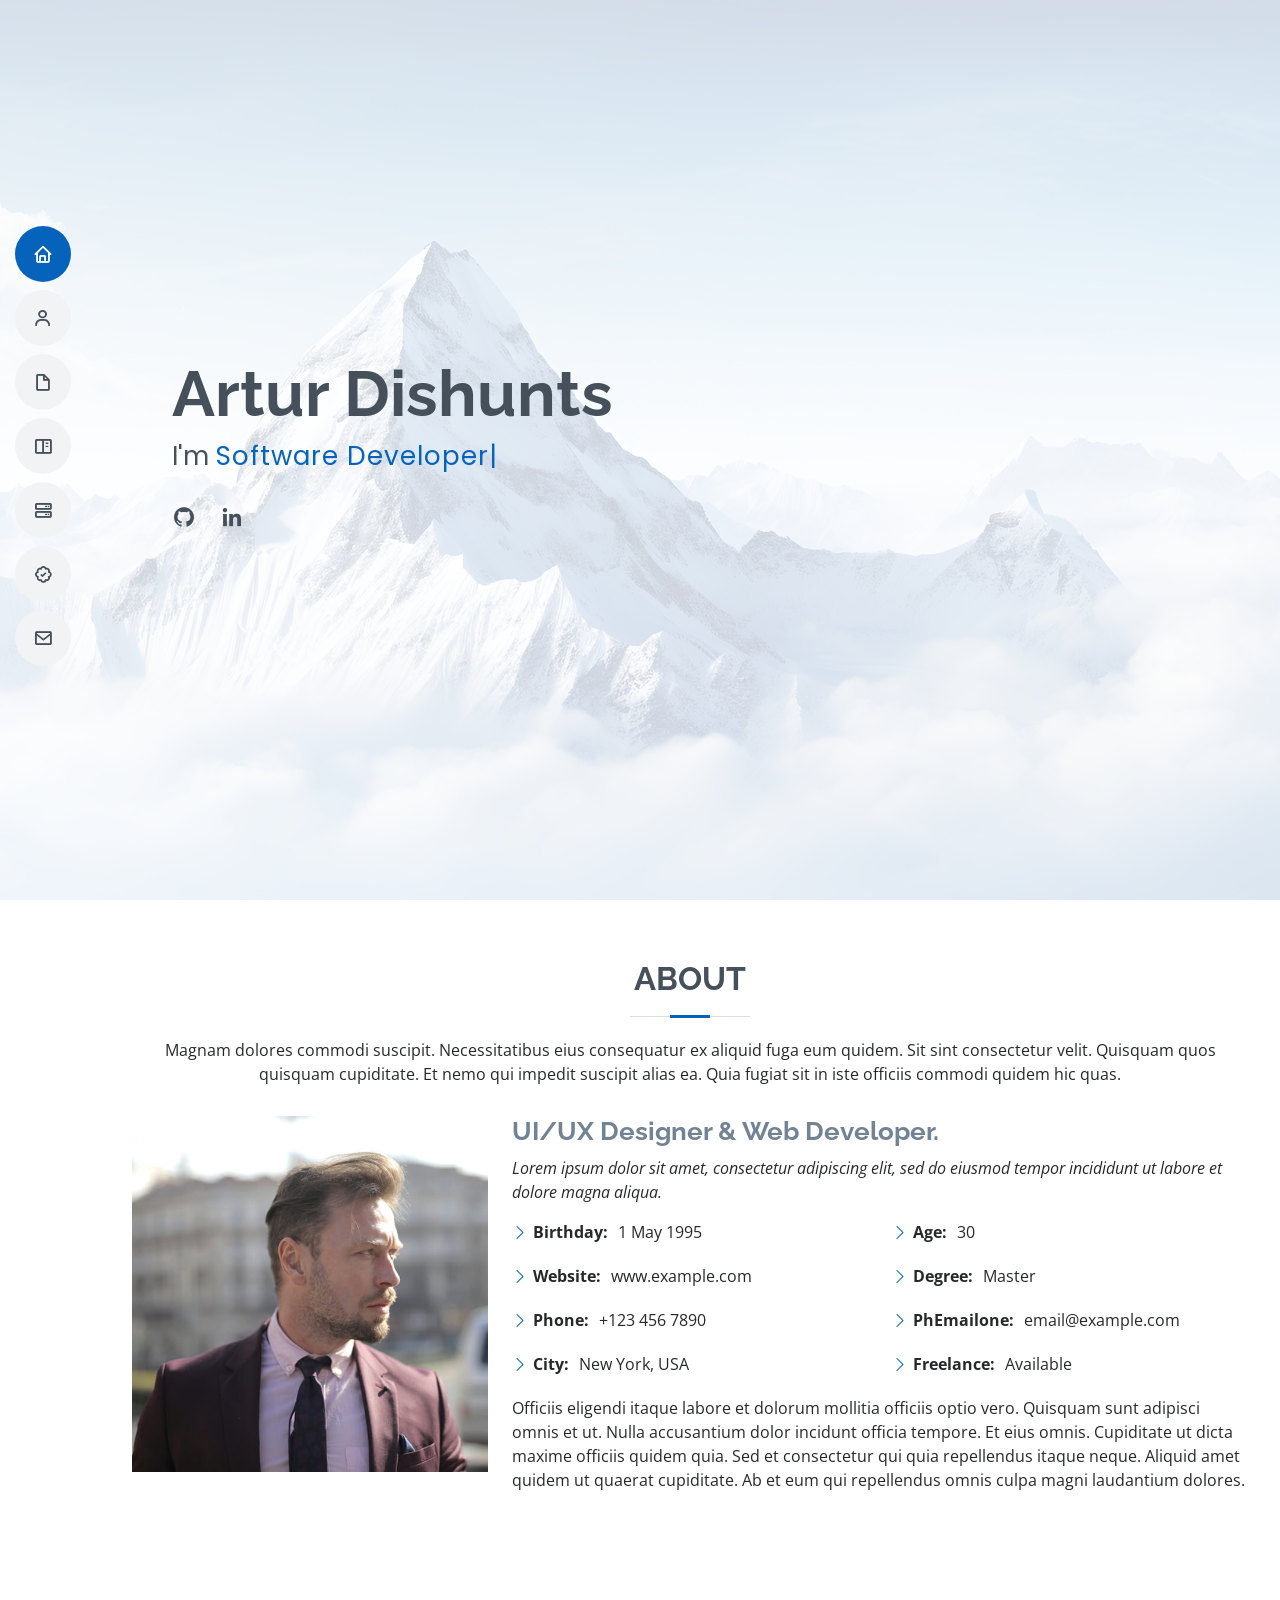
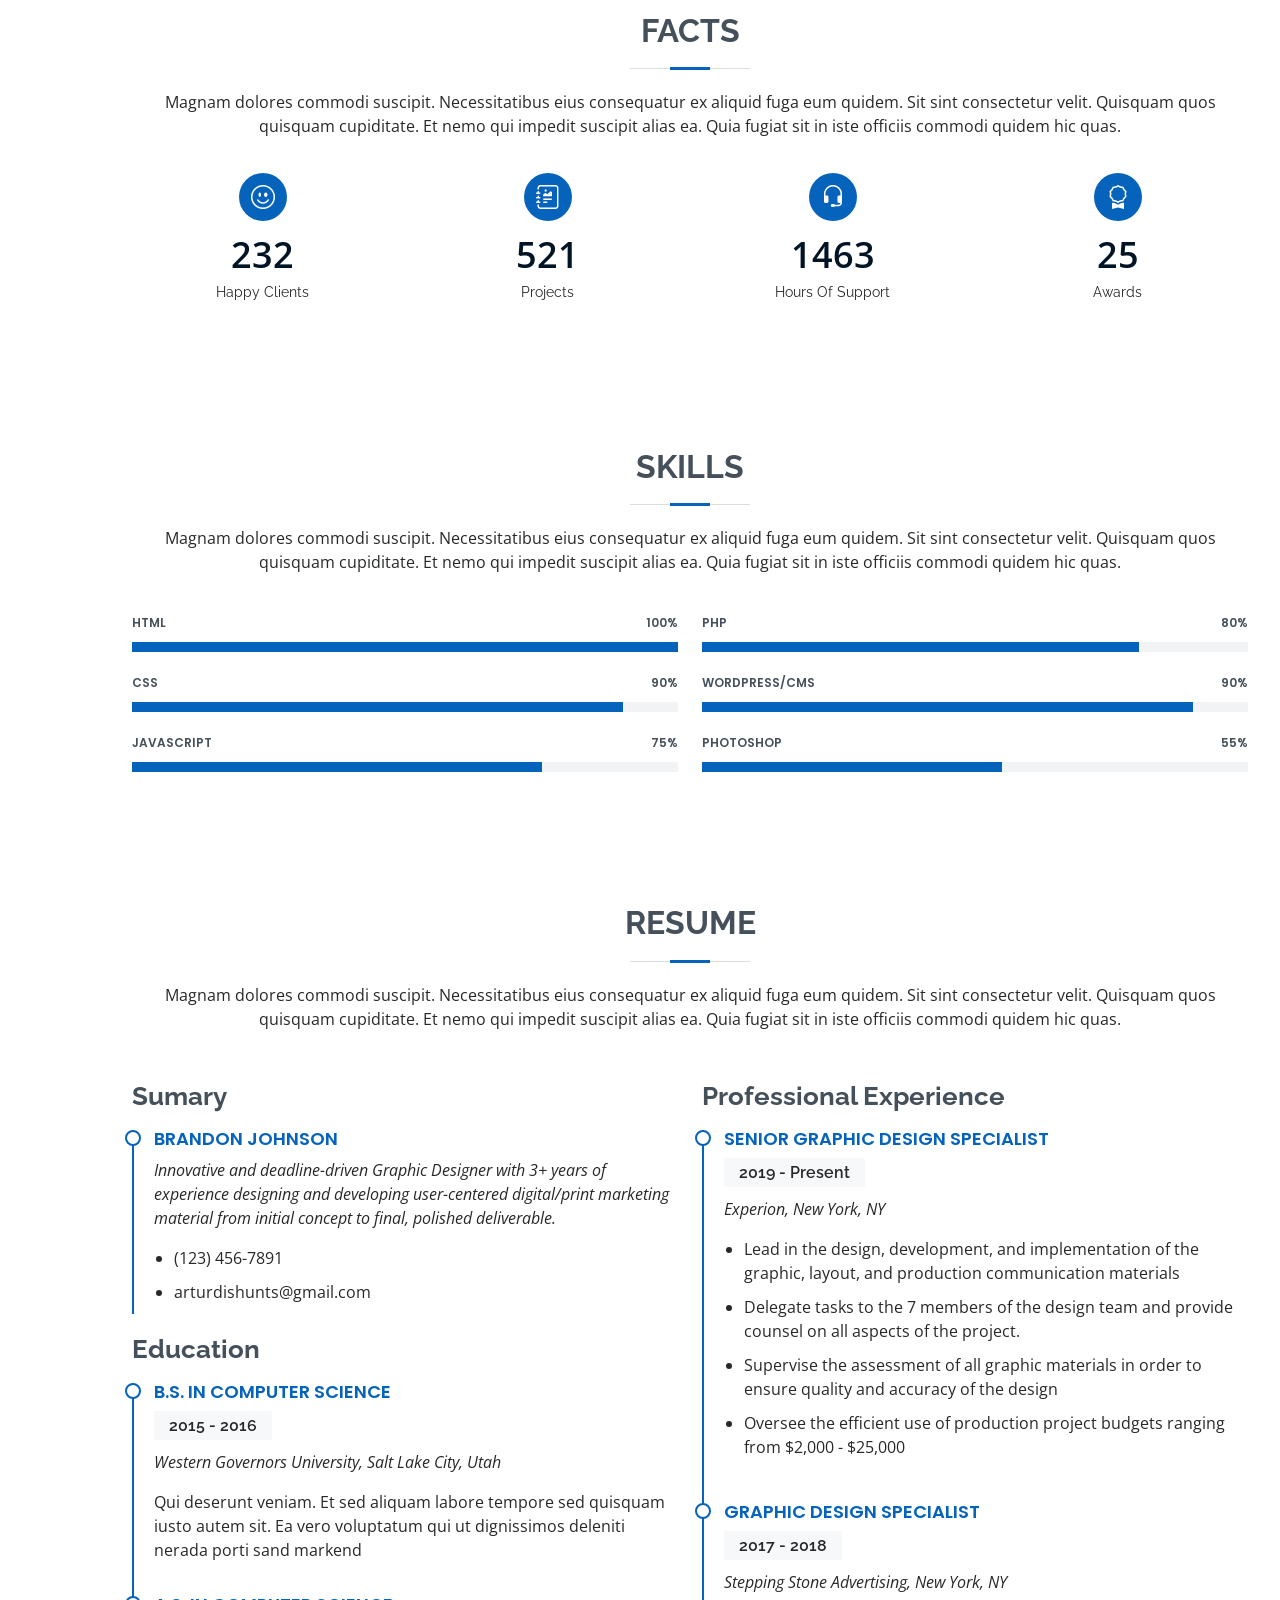
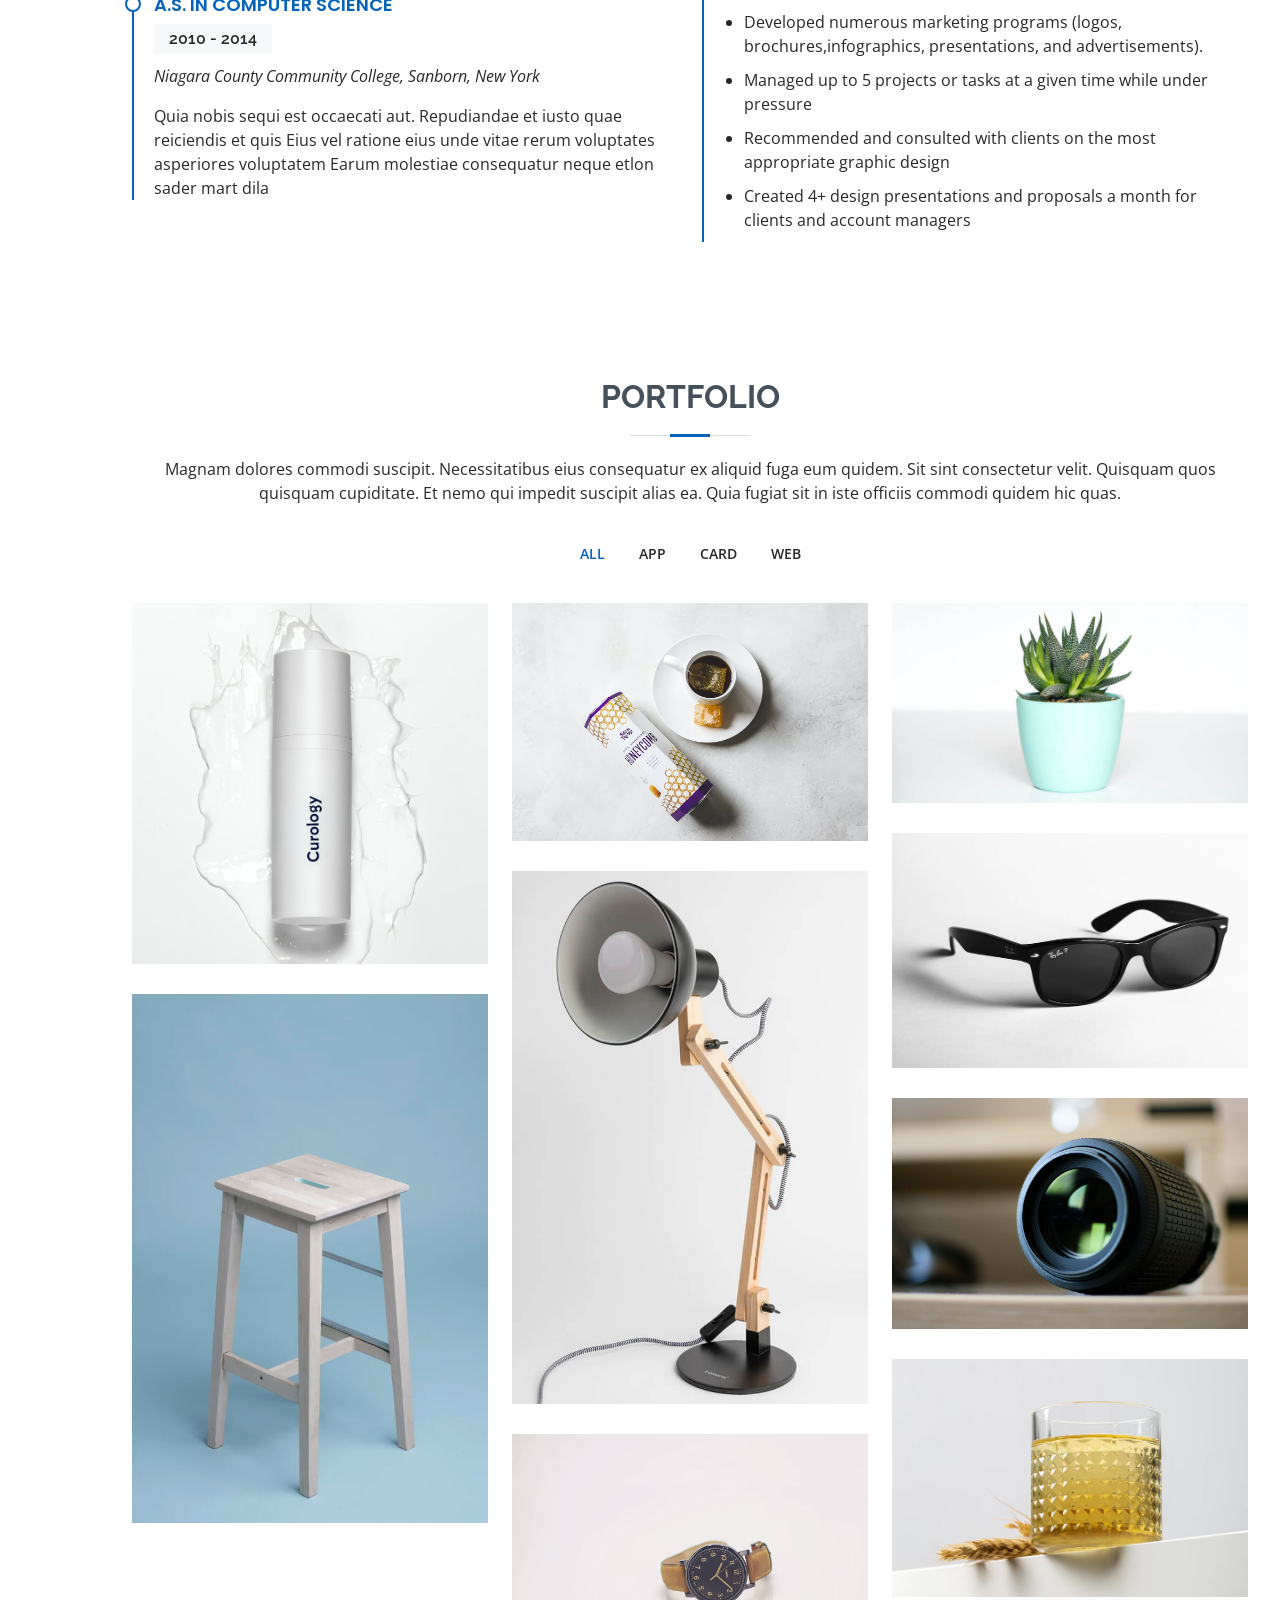
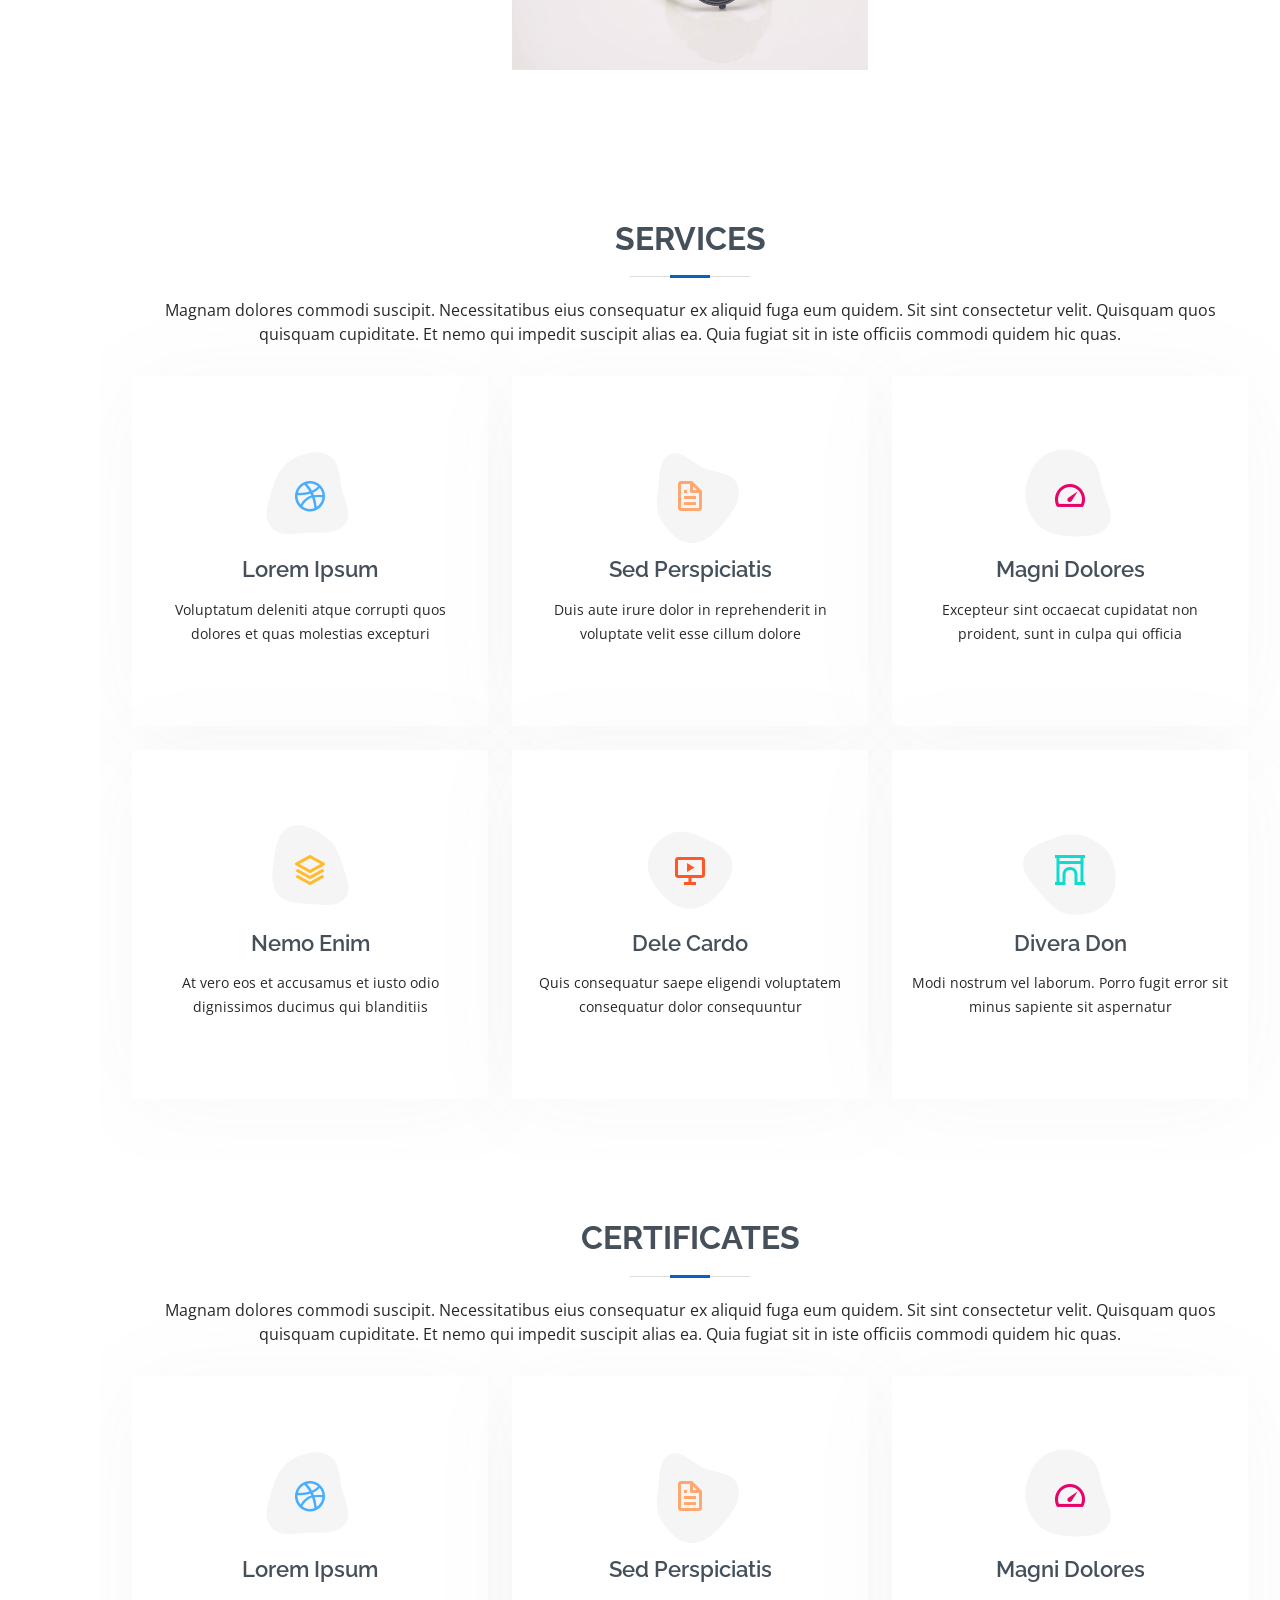
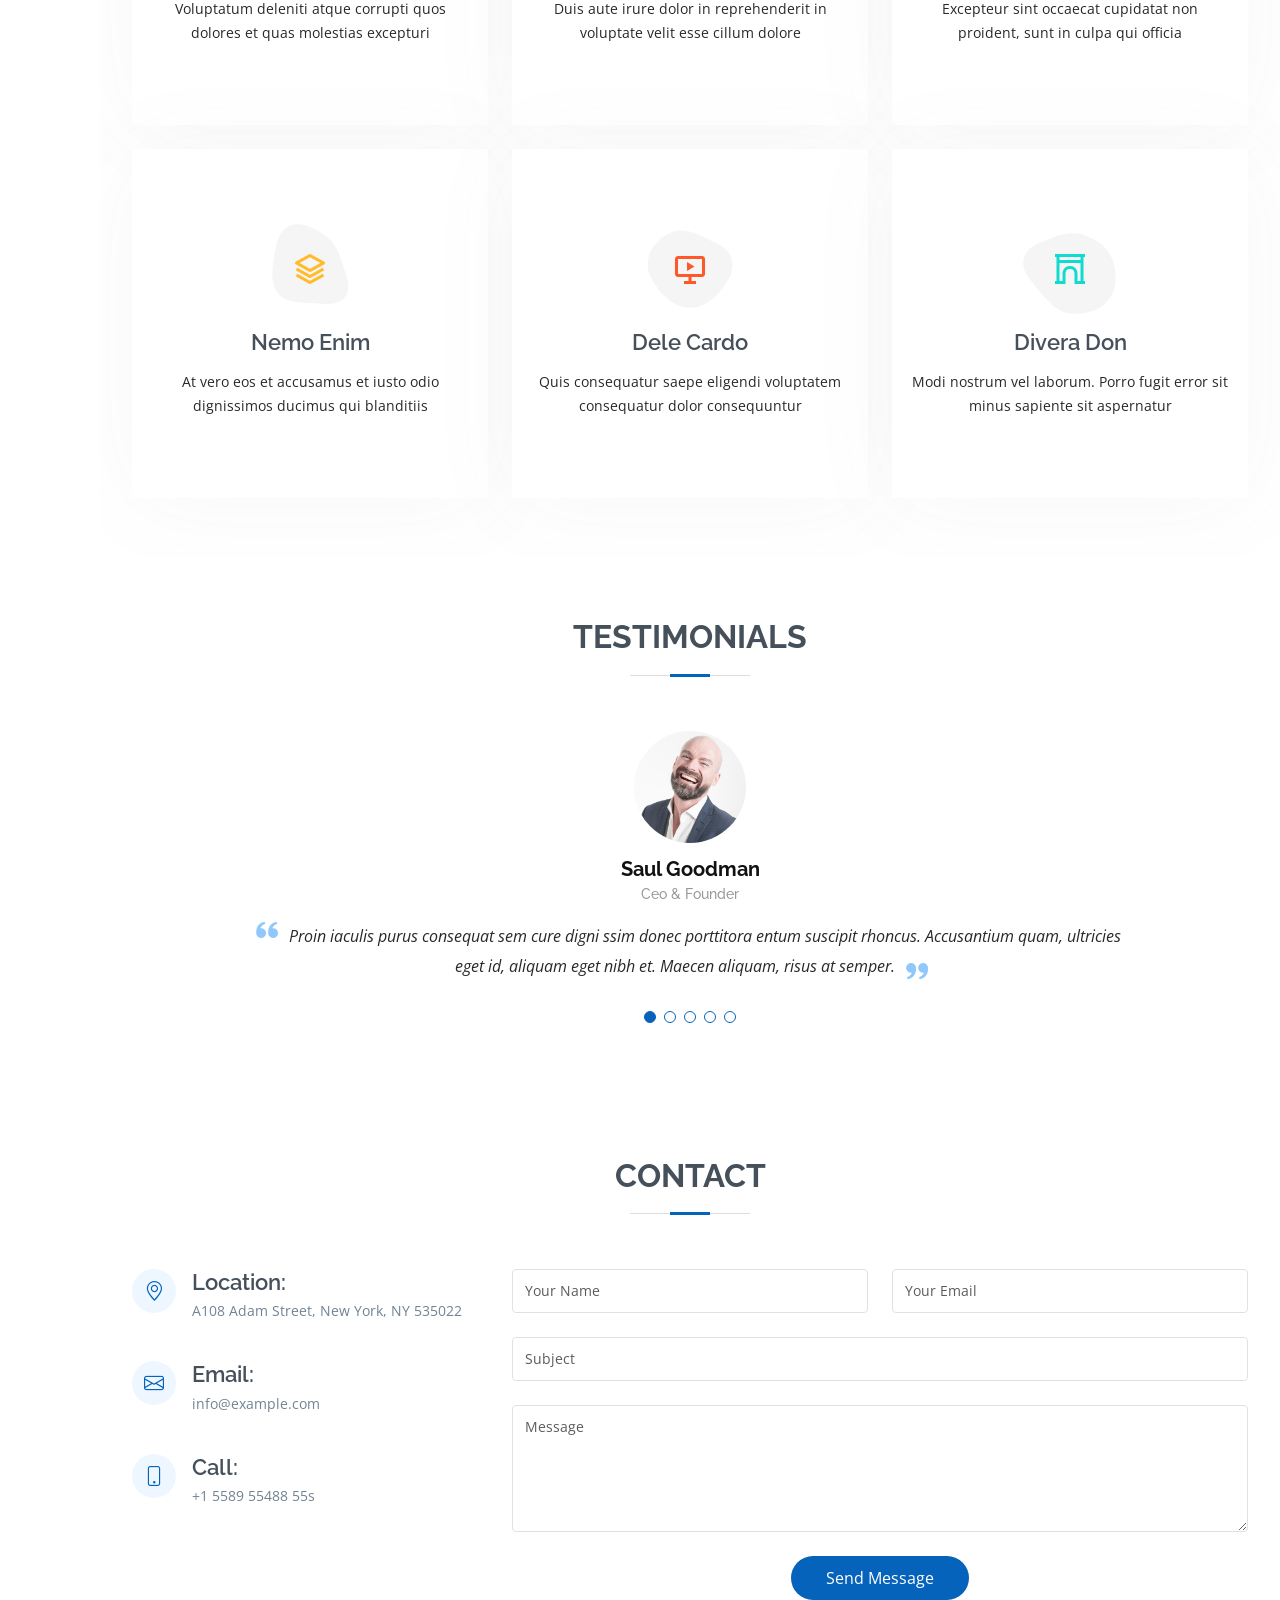
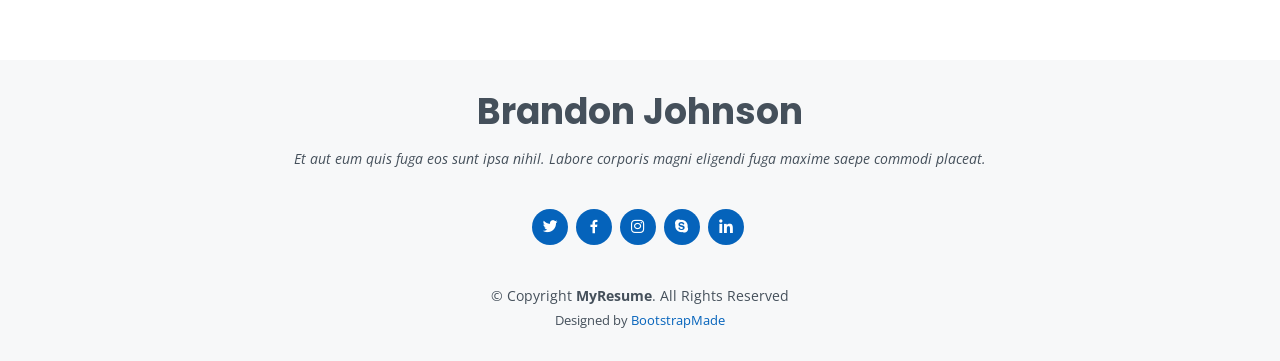
==== index.html @ 03eabfe5 "changed title" ====
<!DOCTYPE html>
<html lang="en">

<head>
  <meta charset="utf-8">
  <meta content="width=device-width, initial-scale=1.0" name="viewport">

  <title>MyResume Bootstrap Template - Index</title>
  <meta content="" name="description">
  <meta content="" name="keywords">

  <!-- Favicons -->
  <link href="assets/img/favicon.png" rel="icon">
  <link href="assets/img/apple-touch-icon.png" rel="apple-touch-icon">

  <!-- Google Fonts -->
  <link href="https://fonts.googleapis.com/css?family=Open+Sans:300,300i,400,400i,600,600i,700,700i|Raleway:300,300i,400,400i,500,500i,600,600i,700,700i|Poppins:300,300i,400,400i,500,500i,600,600i,700,700i" rel="stylesheet">

  <!-- Vendor CSS Files -->
  <link href="assets/vendor/aos/aos.css" rel="stylesheet">
  <link href="assets/vendor/bootstrap/css/bootstrap.min.css" rel="stylesheet">
  <link href="assets/vendor/bootstrap-icons/bootstrap-icons.css" rel="stylesheet">
  <link href="assets/vendor/boxicons/css/boxicons.min.css" rel="stylesheet">
  <link href="assets/vendor/glightbox/css/glightbox.min.css" rel="stylesheet">
  <link href="assets/vendor/swiper/swiper-bundle.min.css" rel="stylesheet">

  <!-- Template Main CSS File -->
  <link href="assets/css/style.css" rel="stylesheet">

  <!-- =======================================================
  * Template Name: MyResume
  * Template URL: https://bootstrapmade.com/free-html-bootstrap-template-my-resume/
  * Updated: Mar 17 2024 with Bootstrap v5.3.3
  * Author: BootstrapMade.com
  * License: https://bootstrapmade.com/license/
  ======================================================== -->
</head>

<body>

  <!-- ======= Mobile nav toggle button ======= -->
  <!-- <button type="button" class="mobile-nav-toggle d-xl-none"><i class="bi bi-list mobile-nav-toggle"></i></button> -->
  <i class="bi bi-list mobile-nav-toggle d-lg-none"></i>
  <!-- ======= Header ======= -->
  <header id="header" class="d-flex flex-column justify-content-center">

    <nav id="navbar" class="navbar nav-menu">
      <ul>
        <li><a href="#hero" class="nav-link scrollto active"><i class="bx bx-home"></i> <span>Home</span></a></li>
        <li><a href="#about" class="nav-link scrollto"><i class="bx bx-user"></i> <span>About</span></a></li>
        <li><a href="#resume" class="nav-link scrollto"><i class="bx bx-file-blank"></i> <span>Resume</span></a></li>
        <li><a href="#portfolio" class="nav-link scrollto"><i class="bx bx-book-content"></i> <span>Portfolio</span></a></li>
        <li><a href="#services" class="nav-link scrollto"><i class="bx bx-server"></i> <span>Services</span></a></li>
		<li><a href="#certificates" class="nav-link scrollto"><i class="bx bx-badge-check"></i> <span>Certificates</span></a></li>
        <li><a href="#contact" class="nav-link scrollto"><i class="bx bx-envelope"></i> <span>Contact</span></a></li>
      </ul>
    </nav><!-- .nav-menu -->

  </header><!-- End Header -->

  <!-- ======= Hero Section ======= -->
  <section id="hero" class="d-flex flex-column justify-content-center">
    <div class="container" data-aos="zoom-in" data-aos-delay="100">
      <h1>Artur Dishunts</h1>
      <p>I'm <span class="typed" data-typed-items="Software Developer, Consultant, Freelancer"></span></p>
      <div class="social-links">
        <a href="https://github.com/arturd03" class="github"><i class="bx bxl-github"></i></a>
        <a href="https://www.linkedin.com/in/artur-dishunts/" class="linkedin"><i class="bx bxl-linkedin"></i></a>
      </div>
    </div>
  </section><!-- End Hero -->

  <main id="main">

    <!-- ======= About Section ======= -->
    <section id="about" class="about">
      <div class="container" data-aos="fade-up">

        <div class="section-title">
          <h2>About</h2>
          <p>Magnam dolores commodi suscipit. Necessitatibus eius consequatur ex aliquid fuga eum quidem. Sit sint consectetur velit. Quisquam quos quisquam cupiditate. Et nemo qui impedit suscipit alias ea. Quia fugiat sit in iste officiis commodi quidem hic quas.</p>
        </div>

        <div class="row">
          <div class="col-lg-4">
            <img src="assets/img/profile-img.jpg" class="img-fluid" alt="">
          </div>
          <div class="col-lg-8 pt-4 pt-lg-0 content">
            <h3>UI/UX Designer &amp; Web Developer.</h3>
            <p class="fst-italic">
              Lorem ipsum dolor sit amet, consectetur adipiscing elit, sed do eiusmod tempor incididunt ut labore et dolore
              magna aliqua.
            </p>
            <div class="row">
              <div class="col-lg-6">
                <ul>
                  <li><i class="bi bi-chevron-right"></i> <strong>Birthday:</strong> <span>1 May 1995</span></li>
                  <li><i class="bi bi-chevron-right"></i> <strong>Website:</strong> <span>www.example.com</span></li>
                  <li><i class="bi bi-chevron-right"></i> <strong>Phone:</strong> <span>+123 456 7890</span></li>
                  <li><i class="bi bi-chevron-right"></i> <strong>City:</strong> <span>New York, USA</span></li>
                </ul>
              </div>
              <div class="col-lg-6">
                <ul>
                  <li><i class="bi bi-chevron-right"></i> <strong>Age:</strong> <span>30</span></li>
                  <li><i class="bi bi-chevron-right"></i> <strong>Degree:</strong> <span>Master</span></li>
                  <li><i class="bi bi-chevron-right"></i> <strong>PhEmailone:</strong> <span>email@example.com</span></li>
                  <li><i class="bi bi-chevron-right"></i> <strong>Freelance:</strong> <span>Available</span></li>
                </ul>
              </div>
            </div>
            <p>
              Officiis eligendi itaque labore et dolorum mollitia officiis optio vero. Quisquam sunt adipisci omnis et ut. Nulla accusantium dolor incidunt officia tempore. Et eius omnis.
              Cupiditate ut dicta maxime officiis quidem quia. Sed et consectetur qui quia repellendus itaque neque. Aliquid amet quidem ut quaerat cupiditate. Ab et eum qui repellendus omnis culpa magni laudantium dolores.
            </p>
          </div>
        </div>

      </div>
    </section><!-- End About Section -->

    <!-- ======= Facts Section ======= -->
    <section id="facts" class="facts">
      <div class="container" data-aos="fade-up">

        <div class="section-title">
          <h2>Facts</h2>
          <p>Magnam dolores commodi suscipit. Necessitatibus eius consequatur ex aliquid fuga eum quidem. Sit sint consectetur velit. Quisquam quos quisquam cupiditate. Et nemo qui impedit suscipit alias ea. Quia fugiat sit in iste officiis commodi quidem hic quas.</p>
        </div>

        <div class="row">

          <div class="col-lg-3 col-md-6">
            <div class="count-box">
              <i class="bi bi-emoji-smile"></i>
              <span data-purecounter-start="0" data-purecounter-end="232" data-purecounter-duration="1" class="purecounter"></span>
              <p>Happy Clients</p>
            </div>
          </div>

          <div class="col-lg-3 col-md-6 mt-5 mt-md-0">
            <div class="count-box">
              <i class="bi bi-journal-richtext"></i>
              <span data-purecounter-start="0" data-purecounter-end="521" data-purecounter-duration="1" class="purecounter"></span>
              <p>Projects</p>
            </div>
          </div>

          <div class="col-lg-3 col-md-6 mt-5 mt-lg-0">
            <div class="count-box">
              <i class="bi bi-headset"></i>
              <span data-purecounter-start="0" data-purecounter-end="1463" data-purecounter-duration="1" class="purecounter"></span>
              <p>Hours Of Support</p>
            </div>
          </div>

          <div class="col-lg-3 col-md-6 mt-5 mt-lg-0">
            <div class="count-box">
              <i class="bi bi-award"></i>
              <span data-purecounter-start="0" data-purecounter-end="25" data-purecounter-duration="1" class="purecounter"></span>
              <p>Awards</p>
            </div>
          </div>

        </div>

      </div>
    </section><!-- End Facts Section -->

    <!-- ======= Skills Section ======= -->
    <section id="skills" class="skills section-bg">
      <div class="container" data-aos="fade-up">

        <div class="section-title">
          <h2>Skills</h2>
          <p>Magnam dolores commodi suscipit. Necessitatibus eius consequatur ex aliquid fuga eum quidem. Sit sint consectetur velit. Quisquam quos quisquam cupiditate. Et nemo qui impedit suscipit alias ea. Quia fugiat sit in iste officiis commodi quidem hic quas.</p>
        </div>

        <div class="row skills-content">

          <div class="col-lg-6">

            <div class="progress">
              <span class="skill">HTML <i class="val">100%</i></span>
              <div class="progress-bar-wrap">
                <div class="progress-bar" role="progressbar" aria-valuenow="100" aria-valuemin="0" aria-valuemax="100"></div>
              </div>
            </div>

            <div class="progress">
              <span class="skill">CSS <i class="val">90%</i></span>
              <div class="progress-bar-wrap">
                <div class="progress-bar" role="progressbar" aria-valuenow="90" aria-valuemin="0" aria-valuemax="100"></div>
              </div>
            </div>

            <div class="progress">
              <span class="skill">JavaScript <i class="val">75%</i></span>
              <div class="progress-bar-wrap">
                <div class="progress-bar" role="progressbar" aria-valuenow="75" aria-valuemin="0" aria-valuemax="100"></div>
              </div>
            </div>

          </div>

          <div class="col-lg-6">

            <div class="progress">
              <span class="skill">PHP <i class="val">80%</i></span>
              <div class="progress-bar-wrap">
                <div class="progress-bar" role="progressbar" aria-valuenow="80" aria-valuemin="0" aria-valuemax="100"></div>
              </div>
            </div>

            <div class="progress">
              <span class="skill">WordPress/CMS <i class="val">90%</i></span>
              <div class="progress-bar-wrap">
                <div class="progress-bar" role="progressbar" aria-valuenow="90" aria-valuemin="0" aria-valuemax="100"></div>
              </div>
            </div>

            <div class="progress">
              <span class="skill">Photoshop <i class="val">55%</i></span>
              <div class="progress-bar-wrap">
                <div class="progress-bar" role="progressbar" aria-valuenow="55" aria-valuemin="0" aria-valuemax="100"></div>
              </div>
            </div>

          </div>

        </div>

      </div>
    </section><!-- End Skills Section -->

    <!-- ======= Resume Section ======= -->
    <section id="resume" class="resume">
      <div class="container" data-aos="fade-up">

        <div class="section-title">
          <h2>Resume</h2>
          <p>Magnam dolores commodi suscipit. Necessitatibus eius consequatur ex aliquid fuga eum quidem. Sit sint consectetur velit. Quisquam quos quisquam cupiditate. Et nemo qui impedit suscipit alias ea. Quia fugiat sit in iste officiis commodi quidem hic quas.</p>
        </div>

        <div class="row">
          <div class="col-lg-6">
            <h3 class="resume-title">Sumary</h3>
            <div class="resume-item pb-0">
              <h4>Brandon Johnson</h4>
              <p><em>Innovative and deadline-driven Graphic Designer with 3+ years of experience designing and developing user-centered digital/print marketing material from initial concept to final, polished deliverable.</em></p>
              <ul>
                <li>(123) 456-7891</li>
                <li>arturdishunts@gmail.com</li>
              </ul>
            </div>

            <h3 class="resume-title">Education</h3>
            <div class="resume-item">
              <h4>B.S. in Computer Science</h4>
              <h5>2015 - 2016</h5>
              <p><em>Western Governors University, Salt Lake City, Utah</em></p>
              <p>Qui deserunt veniam. Et sed aliquam labore tempore sed quisquam iusto autem sit. Ea vero voluptatum qui ut dignissimos deleniti nerada porti sand markend</p>
            </div>
            <div class="resume-item">
              <h4>A.S. in Computer Science</h4>
              <h5>2010 - 2014</h5>
              <p><em>Niagara County Community College, Sanborn, New York</em></p>
              <p>Quia nobis sequi est occaecati aut. Repudiandae et iusto quae reiciendis et quis Eius vel ratione eius unde vitae rerum voluptates asperiores voluptatem Earum molestiae consequatur neque etlon sader mart dila</p>
            </div>
          </div>
          <div class="col-lg-6">
            <h3 class="resume-title">Professional Experience</h3>
            <div class="resume-item">
              <h4>Senior graphic design specialist</h4>
              <h5>2019 - Present</h5>
              <p><em>Experion, New York, NY </em></p>
              <ul>
                <li>Lead in the design, development, and implementation of the graphic, layout, and production communication materials</li>
                <li>Delegate tasks to the 7 members of the design team and provide counsel on all aspects of the project. </li>
                <li>Supervise the assessment of all graphic materials in order to ensure quality and accuracy of the design</li>
                <li>Oversee the efficient use of production project budgets ranging from $2,000 - $25,000</li>
              </ul>
            </div>
            <div class="resume-item">
              <h4>Graphic design specialist</h4>
              <h5>2017 - 2018</h5>
              <p><em>Stepping Stone Advertising, New York, NY</em></p>
              <ul>
                <li>Developed numerous marketing programs (logos, brochures,infographics, presentations, and advertisements).</li>
                <li>Managed up to 5 projects or tasks at a given time while under pressure</li>
                <li>Recommended and consulted with clients on the most appropriate graphic design</li>
                <li>Created 4+ design presentations and proposals a month for clients and account managers</li>
              </ul>
            </div>
          </div>
        </div>

      </div>
    </section><!-- End Resume Section -->

    <!-- ======= Portfolio Section ======= -->
    <section id="portfolio" class="portfolio section-bg">
      <div class="container" data-aos="fade-up">

        <div class="section-title">
          <h2>Portfolio</h2>
          <p>Magnam dolores commodi suscipit. Necessitatibus eius consequatur ex aliquid fuga eum quidem. Sit sint consectetur velit. Quisquam quos quisquam cupiditate. Et nemo qui impedit suscipit alias ea. Quia fugiat sit in iste officiis commodi quidem hic quas.</p>
        </div>

        <div class="row">
          <div class="col-lg-12 d-flex justify-content-center" data-aos="fade-up" data-aos-delay="100">
            <ul id="portfolio-flters">
              <li data-filter="*" class="filter-active">All</li>
              <li data-filter=".filter-app">App</li>
              <li data-filter=".filter-card">Card</li>
              <li data-filter=".filter-web">Web</li>
            </ul>
          </div>
        </div>

        <div class="row portfolio-container" data-aos="fade-up" data-aos-delay="200">

          <div class="col-lg-4 col-md-6 portfolio-item filter-app">
            <div class="portfolio-wrap">
              <img src="assets/img/portfolio/portfolio-1.jpg" class="img-fluid" alt="">
              <div class="portfolio-info">
                <h4>App 1</h4>
                <p>App</p>
                <div class="portfolio-links">
                  <a href="assets/img/portfolio/portfolio-1.jpg" data-gallery="portfolioGallery" class="portfolio-lightbox" title="App 1"><i class="bx bx-plus"></i></a>
                  <a href="portfolio-details.html" class="portfolio-details-lightbox" data-glightbox="type: external" title="Portfolio Details"><i class="bx bx-link"></i></a>
                </div>
              </div>
            </div>
          </div>

          <div class="col-lg-4 col-md-6 portfolio-item filter-web">
            <div class="portfolio-wrap">
              <img src="assets/img/portfolio/portfolio-2.jpg" class="img-fluid" alt="">
              <div class="portfolio-info">
                <h4>Web 3</h4>
                <p>Web</p>
                <div class="portfolio-links">
                  <a href="assets/img/portfolio/portfolio-2.jpg" data-gallery="portfolioGallery" class="portfolio-lightbox" title="Web 3"><i class="bx bx-plus"></i></a>
                  <a href="portfolio-details.html" class="portfolio-details-lightbox" data-glightbox="type: external" title="Portfolio Details"><i class="bx bx-link"></i></a>
                </div>
              </div>
            </div>
          </div>

          <div class="col-lg-4 col-md-6 portfolio-item filter-app">
            <div class="portfolio-wrap">
              <img src="assets/img/portfolio/portfolio-3.jpg" class="img-fluid" alt="">
              <div class="portfolio-info">
                <h4>App 2</h4>
                <p>App</p>
                <div class="portfolio-links">
                  <a href="assets/img/portfolio/portfolio-3.jpg" data-gallery="portfolioGallery" class="portfolio-lightbox" title="App 2"><i class="bx bx-plus"></i></a>
                  <a href="portfolio-details.html" class="portfolio-details-lightbox" data-glightbox="type: external" title="Portfolio Details"><i class="bx bx-link"></i></a>
                </div>
              </div>
            </div>
          </div>

          <div class="col-lg-4 col-md-6 portfolio-item filter-card">
            <div class="portfolio-wrap">
              <img src="assets/img/portfolio/portfolio-4.jpg" class="img-fluid" alt="">
              <div class="portfolio-info">
                <h4>Card 2</h4>
                <p>Card</p>
                <div class="portfolio-links">
                  <a href="assets/img/portfolio/portfolio-4.jpg" data-gallery="portfolioGallery" class="portfolio-lightbox" title="Card 2"><i class="bx bx-plus"></i></a>
                  <a href="portfolio-details.html" class="portfolio-details-lightbox" data-glightbox="type: external" title="Portfolio Details"><i class="bx bx-link"></i></a>
                </div>
              </div>
            </div>
          </div>

          <div class="col-lg-4 col-md-6 portfolio-item filter-web">
            <div class="portfolio-wrap">
              <img src="assets/img/portfolio/portfolio-5.jpg" class="img-fluid" alt="">
              <div class="portfolio-info">
                <h4>Web 2</h4>
                <p>Web</p>
                <div class="portfolio-links">
                  <a href="assets/img/portfolio/portfolio-5.jpg" data-gallery="portfolioGallery" class="portfolio-lightbox" title="Web 2"><i class="bx bx-plus"></i></a>
                  <a href="portfolio-details.html" class="portfolio-details-lightbox" data-glightbox="type: external" title="Portfolio Details"><i class="bx bx-link"></i></a>
                </div>
              </div>
            </div>
          </div>

          <div class="col-lg-4 col-md-6 portfolio-item filter-app">
            <div class="portfolio-wrap">
              <img src="assets/img/portfolio/portfolio-6.jpg" class="img-fluid" alt="">
              <div class="portfolio-info">
                <h4>App 3</h4>
                <p>App</p>
                <div class="portfolio-links">
                  <a href="assets/img/portfolio/portfolio-6.jpg" data-gallery="portfolioGallery" class="portfolio-lightbox" title="App 3"><i class="bx bx-plus"></i></a>
                  <a href="portfolio-details.html" class="portfolio-details-lightbox" data-glightbox="type: external" title="Portfolio Details"><i class="bx bx-link"></i></a>
                </div>
              </div>
            </div>
          </div>

          <div class="col-lg-4 col-md-6 portfolio-item filter-card">
            <div class="portfolio-wrap">
              <img src="assets/img/portfolio/portfolio-7.jpg" class="img-fluid" alt="">
              <div class="portfolio-info">
                <h4>Card 1</h4>
                <p>Card</p>
                <div class="portfolio-links">
                  <a href="assets/img/portfolio/portfolio-7.jpg" data-gallery="portfolioGallery" class="portfolio-lightbox" title="Card 1"><i class="bx bx-plus"></i></a>
                  <a href="portfolio-details.html" class="portfolio-details-lightbox" data-glightbox="type: external" title="Portfolio Details"><i class="bx bx-link"></i></a>
                </div>
              </div>
            </div>
          </div>

          <div class="col-lg-4 col-md-6 portfolio-item filter-card">
            <div class="portfolio-wrap">
              <img src="assets/img/portfolio/portfolio-8.jpg" class="img-fluid" alt="">
              <div class="portfolio-info">
                <h4>Card 3</h4>
                <p>Card</p>
                <div class="portfolio-links">
                  <a href="assets/img/portfolio/portfolio-8.jpg" data-gallery="portfolioGallery" class="portfolio-lightbox" title="Card 3"><i class="bx bx-plus"></i></a>
                  <a href="portfolio-details.html" class="portfolio-details-lightbox" data-glightbox="type: external" title="Portfolio Details"><i class="bx bx-link"></i></a>
                </div>
              </div>
            </div>
          </div>

          <div class="col-lg-4 col-md-6 portfolio-item filter-web">
            <div class="portfolio-wrap">
              <img src="assets/img/portfolio/portfolio-9.jpg" class="img-fluid" alt="">
              <div class="portfolio-info">
                <h4>Web 3</h4>
                <p>Web</p>
                <div class="portfolio-links">
                  <a href="assets/img/portfolio/portfolio-9.jpg" data-gallery="portfolioGallery" class="portfolio-lightbox" title="Web 3"><i class="bx bx-plus"></i></a>
                  <a href="portfolio-details.html" class="portfolio-details-lightbox" data-glightbox="type: external" title="Portfolio Details"><i class="bx bx-link"></i></a>
                </div>
              </div>
            </div>
          </div>

        </div>

      </div>
    </section><!-- End Portfolio Section -->

    <!-- ======= Services Section ======= -->
    <section id="services" class="services">
      <div class="container" data-aos="fade-up">

        <div class="section-title">
          <h2>Services</h2>
          <p>Magnam dolores commodi suscipit. Necessitatibus eius consequatur ex aliquid fuga eum quidem. Sit sint consectetur velit. Quisquam quos quisquam cupiditate. Et nemo qui impedit suscipit alias ea. Quia fugiat sit in iste officiis commodi quidem hic quas.</p>
        </div>

        <div class="row">

          <div class="col-lg-4 col-md-6 d-flex align-items-stretch" data-aos="zoom-in" data-aos-delay="100">
            <div class="icon-box iconbox-blue">
              <div class="icon">
                <svg width="100" height="100" viewBox="0 0 600 600" xmlns="http://www.w3.org/2000/svg">
                  <path stroke="none" stroke-width="0" fill="#f5f5f5" d="M300,521.0016835830174C376.1290562159157,517.8887921683347,466.0731472004068,529.7835943286574,510.70327084640275,468.03025145048787C554.3714126377745,407.6079735673963,508.03601936045806,328.9844924480964,491.2728898941984,256.3432110539036C474.5976632858925,184.082847569629,479.9380746630129,96.60480741107993,416.23090153303,58.64404602377083C348.86323505073057,18.502131276798302,261.93793281208167,40.57373210992963,193.5410806939664,78.93577620505333C130.42746243093433,114.334589627462,98.30271207620316,179.96522072025542,76.75703585869454,249.04625023123273C51.97151888228291,328.5150500222984,13.704378332031375,421.85034740162234,66.52175969318436,486.19268352777647C119.04800174914682,550.1803526380478,217.28368757567262,524.383925680826,300,521.0016835830174"></path>
                </svg>
                <i class="bx bxl-dribbble"></i>
              </div>
              <h4><a href="">Lorem Ipsum</a></h4>
              <p>Voluptatum deleniti atque corrupti quos dolores et quas molestias excepturi</p>
            </div>
          </div>

          <div class="col-lg-4 col-md-6 d-flex align-items-stretch mt-4 mt-md-0" data-aos="zoom-in" data-aos-delay="200">
            <div class="icon-box iconbox-orange ">
              <div class="icon">
                <svg width="100" height="100" viewBox="0 0 600 600" xmlns="http://www.w3.org/2000/svg">
                  <path stroke="none" stroke-width="0" fill="#f5f5f5" d="M300,582.0697525312426C382.5290701553225,586.8405444964366,449.9789794690241,525.3245884688669,502.5850820975895,461.55621195738473C556.606425686781,396.0723002908107,615.8543463187945,314.28637112970534,586.6730223649479,234.56875336149918C558.9533121215079,158.8439757836574,454.9685369536778,164.00468322053177,381.49747125262974,130.76875717737553C312.15926192815925,99.40240125094834,248.97055460311594,18.661163978235184,179.8680185752513,50.54337015887873C110.5421016452524,82.52863877960104,119.82277516462835,180.83849132639028,109.12597500060166,256.43424936330496C100.08760227029461,320.3096726198365,92.17705696193138,384.0621239912766,124.79988738764834,439.7174275375508C164.83382741302287,508.01625554203684,220.96474134820875,577.5009287672846,300,582.0697525312426"></path>
                </svg>
                <i class="bx bx-file"></i>
              </div>
              <h4><a href="">Sed Perspiciatis</a></h4>
              <p>Duis aute irure dolor in reprehenderit in voluptate velit esse cillum dolore</p>
            </div>
          </div>

          <div class="col-lg-4 col-md-6 d-flex align-items-stretch mt-4 mt-lg-0" data-aos="zoom-in" data-aos-delay="300">
            <div class="icon-box iconbox-pink">
              <div class="icon">
                <svg width="100" height="100" viewBox="0 0 600 600" xmlns="http://www.w3.org/2000/svg">
                  <path stroke="none" stroke-width="0" fill="#f5f5f5" d="M300,541.5067337569781C382.14930387511276,545.0595476570109,479.8736841581634,548.3450877840088,526.4010558755058,480.5488172755941C571.5218469581645,414.80211281144784,517.5187510058486,332.0715597781072,496.52539010469104,255.14436215662573C477.37192572678356,184.95920475031193,473.57363656557914,105.61284051026155,413.0603344069578,65.22779650032875C343.27470386102294,18.654635553484475,251.2091493199835,5.337323636656869,175.0934190732945,40.62881213300186C97.87086631185822,76.43348514350839,51.98124368387456,156.15599469081315,36.44837278890362,239.84606092416172C21.716077023791087,319.22268207091537,43.775223500013084,401.1760424656574,96.891909868211,461.97329694683043C147.22146801428983,519.5804099606455,223.5754009179313,538.201503339737,300,541.5067337569781"></path>
                </svg>
                <i class="bx bx-tachometer"></i>
              </div>
              <h4><a href="">Magni Dolores</a></h4>
              <p>Excepteur sint occaecat cupidatat non proident, sunt in culpa qui officia</p>
            </div>
          </div>

          <div class="col-lg-4 col-md-6 d-flex align-items-stretch mt-4" data-aos="zoom-in" data-aos-delay="100">
            <div class="icon-box iconbox-yellow">
              <div class="icon">
                <svg width="100" height="100" viewBox="0 0 600 600" xmlns="http://www.w3.org/2000/svg">
                  <path stroke="none" stroke-width="0" fill="#f5f5f5" d="M300,503.46388370962813C374.79870501325706,506.71871716319447,464.8034551963731,527.1746412648533,510.4981551193396,467.86667711651364C555.9287308511215,408.9015244558933,512.6030010748507,327.5744911775523,490.211057578863,256.5855673507754C471.097692560561,195.9906835881958,447.69079081568157,138.11976852964426,395.19560036434837,102.3242989838813C329.3053358748298,57.3949838291264,248.02791733380457,8.279543830951368,175.87071277845988,42.242879143198664C103.41431057327972,76.34704239035025,93.79494320519305,170.9812938413882,81.28167332365135,250.07896920659033C70.17666984294237,320.27484674793965,64.84698225790005,396.69656628748305,111.28512138212992,450.4950937839243C156.20124167950087,502.5303643271138,231.32542653798444,500.4755392045468,300,503.46388370962813"></path>
                </svg>
                <i class="bx bx-layer"></i>
              </div>
              <h4><a href="">Nemo Enim</a></h4>
              <p>At vero eos et accusamus et iusto odio dignissimos ducimus qui blanditiis</p>
            </div>
          </div>

          <div class="col-lg-4 col-md-6 d-flex align-items-stretch mt-4" data-aos="zoom-in" data-aos-delay="200">
            <div class="icon-box iconbox-red">
              <div class="icon">
                <svg width="100" height="100" viewBox="0 0 600 600" xmlns="http://www.w3.org/2000/svg">
                  <path stroke="none" stroke-width="0" fill="#f5f5f5" d="M300,532.3542879108572C369.38199826031484,532.3153073249985,429.10787420159085,491.63046689027357,474.5244479745417,439.17860296908856C522.8885846962883,383.3225815378663,569.1668002868075,314.3205725914397,550.7432151929288,242.7694973846089C532.6665558377875,172.5657663291529,456.2379748765914,142.6223662098291,390.3689995646985,112.34683881706744C326.66090330228417,83.06452184765237,258.84405631176094,53.51806209861945,193.32584062364296,78.48882559362697C121.61183558270385,105.82097193414197,62.805066853699245,167.19869350419734,48.57481801355237,242.6138429142374C34.843463184063346,315.3850353017275,76.69343916112496,383.4422959591041,125.22947124332185,439.3748458443577C170.7312796277747,491.8107796887764,230.57421082200815,532.3932930995766,300,532.3542879108572"></path>
                </svg>
                <i class="bx bx-slideshow"></i>
              </div>
              <h4><a href="">Dele Cardo</a></h4>
              <p>Quis consequatur saepe eligendi voluptatem consequatur dolor consequuntur</p>
            </div>
          </div>

          <div class="col-lg-4 col-md-6 d-flex align-items-stretch mt-4" data-aos="zoom-in" data-aos-delay="300">
            <div class="icon-box iconbox-teal">
              <div class="icon">
                <svg width="100" height="100" viewBox="0 0 600 600" xmlns="http://www.w3.org/2000/svg">
                  <path stroke="none" stroke-width="0" fill="#f5f5f5" d="M300,566.797414625762C385.7384707136149,576.1784315230908,478.7894351017131,552.8928747891023,531.9192734346935,484.94944893311C584.6109503024035,417.5663521118492,582.489472248146,322.67544863468447,553.9536738515405,242.03673114598146C529.1557734026468,171.96086150256528,465.24506316201064,127.66468636344209,395.9583748389544,100.7403814666027C334.2173773831606,76.7482773500951,269.4350130405921,84.62216499799875,207.1952322260088,107.2889140133804C132.92018162631612,134.33871894543012,41.79353780512637,160.00259165414826,22.644507872594943,236.69541883565114C3.319112789854554,314.0945973066697,72.72355303640163,379.243833228382,124.04198916343866,440.3218312028393C172.9286146004772,498.5055451809895,224.45579914871206,558.5317968840102,300,566.797414625762"></path>
                </svg>
                <i class="bx bx-arch"></i>
              </div>
              <h4><a href="">Divera Don</a></h4>
              <p>Modi nostrum vel laborum. Porro fugit error sit minus sapiente sit aspernatur</p>
            </div>
          </div>

        </div>

      </div>
    </section><!-- End Services Section -->
 <!-- ======= Certificates Section ======= -->
 <section id="certificates" class="services">
	<div class="container" data-aos="fade-up">

	  <div class="section-title">
		<h2>Certificates</h2>
		<p>Magnam dolores commodi suscipit. Necessitatibus eius consequatur ex aliquid fuga eum quidem. Sit sint consectetur velit. Quisquam quos quisquam cupiditate. Et nemo qui impedit suscipit alias ea. Quia fugiat sit in iste officiis commodi quidem hic quas.</p>
	  </div>

	  <div class="row">

		<div class="col-lg-4 col-md-6 d-flex align-items-stretch" data-aos="zoom-in" data-aos-delay="100">
		  <div class="icon-box iconbox-blue">
			<div class="icon">
			  <svg width="100" height="100" viewBox="0 0 600 600" xmlns="http://www.w3.org/2000/svg">
				<path stroke="none" stroke-width="0" fill="#f5f5f5" d="M300,521.0016835830174C376.1290562159157,517.8887921683347,466.0731472004068,529.7835943286574,510.70327084640275,468.03025145048787C554.3714126377745,407.6079735673963,508.03601936045806,328.9844924480964,491.2728898941984,256.3432110539036C474.5976632858925,184.082847569629,479.9380746630129,96.60480741107993,416.23090153303,58.64404602377083C348.86323505073057,18.502131276798302,261.93793281208167,40.57373210992963,193.5410806939664,78.93577620505333C130.42746243093433,114.334589627462,98.30271207620316,179.96522072025542,76.75703585869454,249.04625023123273C51.97151888228291,328.5150500222984,13.704378332031375,421.85034740162234,66.52175969318436,486.19268352777647C119.04800174914682,550.1803526380478,217.28368757567262,524.383925680826,300,521.0016835830174"></path>
			  </svg>
			  <i class="bx bxl-dribbble"></i>
			</div>
			<h4><a href="">Lorem Ipsum</a></h4>
			<p>Voluptatum deleniti atque corrupti quos dolores et quas molestias excepturi</p>
		  </div>
		</div>

		<div class="col-lg-4 col-md-6 d-flex align-items-stretch mt-4 mt-md-0" data-aos="zoom-in" data-aos-delay="200">
		  <div class="icon-box iconbox-orange ">
			<div class="icon">
			  <svg width="100" height="100" viewBox="0 0 600 600" xmlns="http://www.w3.org/2000/svg">
				<path stroke="none" stroke-width="0" fill="#f5f5f5" d="M300,582.0697525312426C382.5290701553225,586.8405444964366,449.9789794690241,525.3245884688669,502.5850820975895,461.55621195738473C556.606425686781,396.0723002908107,615.8543463187945,314.28637112970534,586.6730223649479,234.56875336149918C558.9533121215079,158.8439757836574,454.9685369536778,164.00468322053177,381.49747125262974,130.76875717737553C312.15926192815925,99.40240125094834,248.97055460311594,18.661163978235184,179.8680185752513,50.54337015887873C110.5421016452524,82.52863877960104,119.82277516462835,180.83849132639028,109.12597500060166,256.43424936330496C100.08760227029461,320.3096726198365,92.17705696193138,384.0621239912766,124.79988738764834,439.7174275375508C164.83382741302287,508.01625554203684,220.96474134820875,577.5009287672846,300,582.0697525312426"></path>
			  </svg>
			  <i class="bx bx-file"></i>
			</div>
			<h4><a href="">Sed Perspiciatis</a></h4>
			<p>Duis aute irure dolor in reprehenderit in voluptate velit esse cillum dolore</p>
		  </div>
		</div>

		<div class="col-lg-4 col-md-6 d-flex align-items-stretch mt-4 mt-lg-0" data-aos="zoom-in" data-aos-delay="300">
		  <div class="icon-box iconbox-pink">
			<div class="icon">
			  <svg width="100" height="100" viewBox="0 0 600 600" xmlns="http://www.w3.org/2000/svg">
				<path stroke="none" stroke-width="0" fill="#f5f5f5" d="M300,541.5067337569781C382.14930387511276,545.0595476570109,479.8736841581634,548.3450877840088,526.4010558755058,480.5488172755941C571.5218469581645,414.80211281144784,517.5187510058486,332.0715597781072,496.52539010469104,255.14436215662573C477.37192572678356,184.95920475031193,473.57363656557914,105.61284051026155,413.0603344069578,65.22779650032875C343.27470386102294,18.654635553484475,251.2091493199835,5.337323636656869,175.0934190732945,40.62881213300186C97.87086631185822,76.43348514350839,51.98124368387456,156.15599469081315,36.44837278890362,239.84606092416172C21.716077023791087,319.22268207091537,43.775223500013084,401.1760424656574,96.891909868211,461.97329694683043C147.22146801428983,519.5804099606455,223.5754009179313,538.201503339737,300,541.5067337569781"></path>
			  </svg>
			  <i class="bx bx-tachometer"></i>
			</div>
			<h4><a href="">Magni Dolores</a></h4>
			<p>Excepteur sint occaecat cupidatat non proident, sunt in culpa qui officia</p>
		  </div>
		</div>

		<div class="col-lg-4 col-md-6 d-flex align-items-stretch mt-4" data-aos="zoom-in" data-aos-delay="100">
		  <div class="icon-box iconbox-yellow">
			<div class="icon">
			  <svg width="100" height="100" viewBox="0 0 600 600" xmlns="http://www.w3.org/2000/svg">
				<path stroke="none" stroke-width="0" fill="#f5f5f5" d="M300,503.46388370962813C374.79870501325706,506.71871716319447,464.8034551963731,527.1746412648533,510.4981551193396,467.86667711651364C555.9287308511215,408.9015244558933,512.6030010748507,327.5744911775523,490.211057578863,256.5855673507754C471.097692560561,195.9906835881958,447.69079081568157,138.11976852964426,395.19560036434837,102.3242989838813C329.3053358748298,57.3949838291264,248.02791733380457,8.279543830951368,175.87071277845988,42.242879143198664C103.41431057327972,76.34704239035025,93.79494320519305,170.9812938413882,81.28167332365135,250.07896920659033C70.17666984294237,320.27484674793965,64.84698225790005,396.69656628748305,111.28512138212992,450.4950937839243C156.20124167950087,502.5303643271138,231.32542653798444,500.4755392045468,300,503.46388370962813"></path>
			  </svg>
			  <i class="bx bx-layer"></i>
			</div>
			<h4><a href="">Nemo Enim</a></h4>
			<p>At vero eos et accusamus et iusto odio dignissimos ducimus qui blanditiis</p>
		  </div>
		</div>

		<div class="col-lg-4 col-md-6 d-flex align-items-stretch mt-4" data-aos="zoom-in" data-aos-delay="200">
		  <div class="icon-box iconbox-red">
			<div class="icon">
			  <svg width="100" height="100" viewBox="0 0 600 600" xmlns="http://www.w3.org/2000/svg">
				<path stroke="none" stroke-width="0" fill="#f5f5f5" d="M300,532.3542879108572C369.38199826031484,532.3153073249985,429.10787420159085,491.63046689027357,474.5244479745417,439.17860296908856C522.8885846962883,383.3225815378663,569.1668002868075,314.3205725914397,550.7432151929288,242.7694973846089C532.6665558377875,172.5657663291529,456.2379748765914,142.6223662098291,390.3689995646985,112.34683881706744C326.66090330228417,83.06452184765237,258.84405631176094,53.51806209861945,193.32584062364296,78.48882559362697C121.61183558270385,105.82097193414197,62.805066853699245,167.19869350419734,48.57481801355237,242.6138429142374C34.843463184063346,315.3850353017275,76.69343916112496,383.4422959591041,125.22947124332185,439.3748458443577C170.7312796277747,491.8107796887764,230.57421082200815,532.3932930995766,300,532.3542879108572"></path>
			  </svg>
			  <i class="bx bx-slideshow"></i>
			</div>
			<h4><a href="">Dele Cardo</a></h4>
			<p>Quis consequatur saepe eligendi voluptatem consequatur dolor consequuntur</p>
		  </div>
		</div>

		<div class="col-lg-4 col-md-6 d-flex align-items-stretch mt-4" data-aos="zoom-in" data-aos-delay="300">
		  <div class="icon-box iconbox-teal">
			<div class="icon">
			  <svg width="100" height="100" viewBox="0 0 600 600" xmlns="http://www.w3.org/2000/svg">
				<path stroke="none" stroke-width="0" fill="#f5f5f5" d="M300,566.797414625762C385.7384707136149,576.1784315230908,478.7894351017131,552.8928747891023,531.9192734346935,484.94944893311C584.6109503024035,417.5663521118492,582.489472248146,322.67544863468447,553.9536738515405,242.03673114598146C529.1557734026468,171.96086150256528,465.24506316201064,127.66468636344209,395.9583748389544,100.7403814666027C334.2173773831606,76.7482773500951,269.4350130405921,84.62216499799875,207.1952322260088,107.2889140133804C132.92018162631612,134.33871894543012,41.79353780512637,160.00259165414826,22.644507872594943,236.69541883565114C3.319112789854554,314.0945973066697,72.72355303640163,379.243833228382,124.04198916343866,440.3218312028393C172.9286146004772,498.5055451809895,224.45579914871206,558.5317968840102,300,566.797414625762"></path>
			  </svg>
			  <i class="bx bx-arch"></i>
			</div>
			<h4><a href="">Divera Don</a></h4>
			<p>Modi nostrum vel laborum. Porro fugit error sit minus sapiente sit aspernatur</p>
		  </div>
		</div>

	  </div>

	</div>
  </section><!-- End Certificates Section -->

    <!-- ======= Testimonials Section ======= -->
    <section id="testimonials" class="testimonials section-bg">
      <div class="container" data-aos="fade-up">

        <div class="section-title">
          <h2>Testimonials</h2>
        </div>

        <div class="testimonials-slider swiper" data-aos="fade-up" data-aos-delay="100">
          <div class="swiper-wrapper">

            <div class="swiper-slide">
              <div class="testimonial-item">
                <img src="assets/img/testimonials/testimonials-1.jpg" class="testimonial-img" alt="">
                <h3>Saul Goodman</h3>
                <h4>Ceo &amp; Founder</h4>
                <p>
                  <i class="bx bxs-quote-alt-left quote-icon-left"></i>
                  Proin iaculis purus consequat sem cure digni ssim donec porttitora entum suscipit rhoncus. Accusantium quam, ultricies eget id, aliquam eget nibh et. Maecen aliquam, risus at semper.
                  <i class="bx bxs-quote-alt-right quote-icon-right"></i>
                </p>
              </div>
            </div><!-- End testimonial item -->

            <div class="swiper-slide">
              <div class="testimonial-item">
                <img src="assets/img/testimonials/testimonials-2.jpg" class="testimonial-img" alt="">
                <h3>Sara Wilsson</h3>
                <h4>Designer</h4>
                <p>
                  <i class="bx bxs-quote-alt-left quote-icon-left"></i>
                  Export tempor illum tamen malis malis eram quae irure esse labore quem cillum quid cillum eram malis quorum velit fore eram velit sunt aliqua noster fugiat irure amet legam anim culpa.
                  <i class="bx bxs-quote-alt-right quote-icon-right"></i>
                </p>
              </div>
            </div><!-- End testimonial item -->

            <div class="swiper-slide">
              <div class="testimonial-item">
                <img src="assets/img/testimonials/testimonials-3.jpg" class="testimonial-img" alt="">
                <h3>Jena Karlis</h3>
                <h4>Store Owner</h4>
                <p>
                  <i class="bx bxs-quote-alt-left quote-icon-left"></i>
                  Enim nisi quem export duis labore cillum quae magna enim sint quorum nulla quem veniam duis minim tempor labore quem eram duis noster aute amet eram fore quis sint minim.
                  <i class="bx bxs-quote-alt-right quote-icon-right"></i>
                </p>
              </div>
            </div><!-- End testimonial item -->

            <div class="swiper-slide">
              <div class="testimonial-item">
                <img src="assets/img/testimonials/testimonials-4.jpg" class="testimonial-img" alt="">
                <h3>Matt Brandon</h3>
                <h4>Freelancer</h4>
                <p>
                  <i class="bx bxs-quote-alt-left quote-icon-left"></i>
                  Fugiat enim eram quae cillum dolore dolor amet nulla culpa multos export minim fugiat minim velit minim dolor enim duis veniam ipsum anim magna sunt elit fore quem dolore labore illum veniam.
                  <i class="bx bxs-quote-alt-right quote-icon-right"></i>
                </p>
              </div>
            </div><!-- End testimonial item -->

            <div class="swiper-slide">
              <div class="testimonial-item">
                <img src="assets/img/testimonials/testimonials-5.jpg" class="testimonial-img" alt="">
                <h3>John Larson</h3>
                <h4>Entrepreneur</h4>
                <p>
                  <i class="bx bxs-quote-alt-left quote-icon-left"></i>
                  Quis quorum aliqua sint quem legam fore sunt eram irure aliqua veniam tempor noster veniam enim culpa labore duis sunt culpa nulla illum cillum fugiat legam esse veniam culpa fore nisi cillum quid.
                  <i class="bx bxs-quote-alt-right quote-icon-right"></i>
                </p>
              </div>
            </div><!-- End testimonial item -->

          </div>
          <div class="swiper-pagination"></div>
        </div>

      </div>
    </section><!-- End Testimonials Section -->

    <!-- ======= Contact Section ======= -->
    <section id="contact" class="contact">
      <div class="container" data-aos="fade-up">

        <div class="section-title">
          <h2>Contact</h2>
        </div>

        <div class="row mt-1">

          <div class="col-lg-4">
            <div class="info">
              <div class="address">
                <i class="bi bi-geo-alt"></i>
                <h4>Location:</h4>
                <p>A108 Adam Street, New York, NY 535022</p>
              </div>

              <div class="email">
                <i class="bi bi-envelope"></i>
                <h4>Email:</h4>
                <p>info@example.com</p>
              </div>

              <div class="phone">
                <i class="bi bi-phone"></i>
                <h4>Call:</h4>
                <p>+1 5589 55488 55s</p>
              </div>

            </div>

          </div>

          <div class="col-lg-8 mt-5 mt-lg-0">

            <form action="forms/contact.php" method="post" role="form" class="php-email-form">
              <div class="row">
                <div class="col-md-6 form-group">
                  <input type="text" name="name" class="form-control" id="name" placeholder="Your Name" required>
                </div>
                <div class="col-md-6 form-group mt-3 mt-md-0">
                  <input type="email" class="form-control" name="email" id="email" placeholder="Your Email" required>
                </div>
              </div>
              <div class="form-group mt-3">
                <input type="text" class="form-control" name="subject" id="subject" placeholder="Subject" required>
              </div>
              <div class="form-group mt-3">
                <textarea class="form-control" name="message" rows="5" placeholder="Message" required></textarea>
              </div>
              <div class="my-3">
                <div class="loading">Loading</div>
                <div class="error-message"></div>
                <div class="sent-message">Your message has been sent. Thank you!</div>
              </div>
              <div class="text-center"><button type="submit">Send Message</button></div>
            </form>

          </div>

        </div>

      </div>
    </section><!-- End Contact Section -->

  </main><!-- End #main -->

  <!-- ======= Footer ======= -->
  <footer id="footer">
    <div class="container">
      <h3>Brandon Johnson</h3>
      <p>Et aut eum quis fuga eos sunt ipsa nihil. Labore corporis magni eligendi fuga maxime saepe commodi placeat.</p>
      <div class="social-links">
        <a href="#" class="twitter"><i class="bx bxl-twitter"></i></a>
        <a href="#" class="facebook"><i class="bx bxl-facebook"></i></a>
        <a href="#" class="instagram"><i class="bx bxl-instagram"></i></a>
        <a href="#" class="google-plus"><i class="bx bxl-skype"></i></a>
        <a href="#" class="linkedin"><i class="bx bxl-linkedin"></i></a>
      </div>
      <div class="copyright">
        &copy; Copyright <strong><span>MyResume</span></strong>. All Rights Reserved
      </div>
      <div class="credits">
        <!-- All the links in the footer should remain intact. -->
        <!-- You can delete the links only if you purchased the pro version. -->
        <!-- Licensing information: [license-url] -->
        <!-- Purchase the pro version with working PHP/AJAX contact form: https://bootstrapmade.com/free-html-bootstrap-template-my-resume/ -->
        Designed by <a href="https://bootstrapmade.com/">BootstrapMade</a>
      </div>
    </div>
  </footer><!-- End Footer -->

  <div id="preloader"></div>
  <a href="#" class="back-to-top d-flex align-items-center justify-content-center"><i class="bi bi-arrow-up-short"></i></a>

  <!-- Vendor JS Files -->
  <script src="assets/vendor/purecounter/purecounter_vanilla.js"></script>
  <script src="assets/vendor/aos/aos.js"></script>
  <script src="assets/vendor/bootstrap/js/bootstrap.bundle.min.js"></script>
  <script src="assets/vendor/glightbox/js/glightbox.min.js"></script>
  <script src="assets/vendor/isotope-layout/isotope.pkgd.min.js"></script>
  <script src="assets/vendor/swiper/swiper-bundle.min.js"></script>
  <script src="assets/vendor/typed.js/typed.umd.js"></script>
  <script src="assets/vendor/waypoints/noframework.waypoints.js"></script>
  <script src="assets/vendor/php-email-form/validate.js"></script>

  <!-- Template Main JS File -->
  <script src="assets/js/main.js"></script>

</body>

</html>
---- assets/css/style.css ----
/**
* Template Name: MyResume
* Template URL: https://bootstrapmade.com/free-html-bootstrap-template-my-resume/
* Updated: Mar 17 2024 with Bootstrap v5.3.3
* Author: BootstrapMade.com
* License: https://bootstrapmade.com/license/
*/

/*--------------------------------------------------------------
# General
--------------------------------------------------------------*/
body {
  font-family: "Open Sans", sans-serif;
  color: #272829;
}

a {
  color: #0563bb;
  text-decoration: none;
}

a:hover {
  color: #067ded;
  text-decoration: none;
}

h1,
h2,
h3,
h4,
h5,
h6 {
  font-family: "Raleway", sans-serif;
}

/*--------------------------------------------------------------
# Back to top button
--------------------------------------------------------------*/
.back-to-top {
  position: fixed;
  visibility: hidden;
  opacity: 0;
  right: 15px;
  bottom: 15px;
  z-index: 996;
  background: #0563bb;
  width: 40px;
  height: 40px;
  border-radius: 50px;
  transition: all 0.4s;
}

.back-to-top i {
  font-size: 28px;
  color: #fff;
  line-height: 0;
}

.back-to-top:hover {
  background: #0678e3;
  color: #fff;
}

.back-to-top.active {
  visibility: visible;
  opacity: 1;
}

/*--------------------------------------------------------------
# Preloader
--------------------------------------------------------------*/
#preloader {
  position: fixed;
  top: 0;
  left: 0;
  right: 0;
  bottom: 0;
  z-index: 9999;
  overflow: hidden;
  background: #fff;
}

#preloader:before {
  content: "";
  position: fixed;
  top: calc(50% - 30px);
  left: calc(50% - 30px);
  border: 6px solid #0563bb;
  border-top-color: #fff;
  border-bottom-color: #fff;
  border-radius: 50%;
  width: 60px;
  height: 60px;
  animation: animate-preloader 1s linear infinite;
}

@keyframes animate-preloader {
  0% {
    transform: rotate(0deg);
  }

  100% {
    transform: rotate(360deg);
  }
}

/*--------------------------------------------------------------
# Disable aos animation delay on mobile devices
--------------------------------------------------------------*/
@media screen and (max-width: 768px) {
  [data-aos-delay] {
    transition-delay: 0 !important;
  }
}

/*--------------------------------------------------------------
# Header
--------------------------------------------------------------*/
#header {
  position: fixed;
  top: 0;
  left: 0;
  bottom: 0;
  z-index: 9997;
  transition: all 0.5s;
  padding: 15px;
  overflow-y: auto;
}

@media (max-width: 991px) {
  #header {
    width: 300px;
    background: #fff;
    border-right: 1px solid #e6e9ec;
    left: -300px;
  }
}

@media (min-width: 991px) {
  #main {
    margin-left: 100px;
  }
}

/*--------------------------------------------------------------
# Navigation Menu
--------------------------------------------------------------*/
/**
* Desktop Navigation 
*/
.nav-menu {
  padding: 0;
  display: block;
}

.nav-menu * {
  margin: 0;
  padding: 0;
  list-style: none;
}

.nav-menu>ul>li {
  position: relative;
  white-space: nowrap;
}

.nav-menu a,
.nav-menu a:focus {
  display: flex;
  align-items: center;
  color: #45505b;
  padding: 10px 18px;
  margin-bottom: 8px;
  transition: 0.3s;
  font-size: 15px;
  border-radius: 50px;
  background: #f2f3f5;
  height: 56px;
  width: 100%;
  overflow: hidden;
  transition: 0.3s;
}

.nav-menu a i,
.nav-menu a:focus i {
  font-size: 20px;
}

.nav-menu a span,
.nav-menu a:focus span {
  padding: 0 5px 0 7px;
  color: #45505b;
}

@media (min-width: 992px) {

  .nav-menu a,
  .nav-menu a:focus {
    width: 56px;
  }

  .nav-menu a span,
  .nav-menu a:focus span {
    display: none;
    color: #fff;
  }
}

.nav-menu a:hover,
.nav-menu .active,
.nav-menu .active:focus,
.nav-menu li:hover>a {
  color: #fff;
  background: #0563bb;
}

.nav-menu a:hover span,
.nav-menu .active span,
.nav-menu .active:focus span,
.nav-menu li:hover>a span {
  color: #fff;
}

.nav-menu a:hover,
.nav-menu li:hover>a {
  width: 100%;
  color: #fff;
}

.nav-menu a:hover span,
.nav-menu li:hover>a span {
  display: block;
}

/**
* Mobile Navigation 
*/
.mobile-nav-toggle {
  position: fixed;
  right: 10px;
  top: 10px;
  z-index: 9998;
  border: 0;
  background: none;
  font-size: 28px;
  transition: all 0.4s;
  outline: none !important;
  line-height: 0;
  cursor: pointer;
  border-radius: 50px;
  padding: 5px;
}

.mobile-nav-toggle i {
  color: #45505b;
}

.mobile-nav-active {
  overflow: hidden;
}

.mobile-nav-active #header {
  left: 0;
}

.mobile-nav-active .mobile-nav-toggle {
  color: #fff;
  background-color: #0563bb;
}

/*--------------------------------------------------------------
# Hero Section
--------------------------------------------------------------*/
#hero {
  width: 100%;
  height: 100vh;
  background: url("../img/hero-bg.jpg") top right no-repeat;
  background-size: cover;
  position: relative;
}

@media (min-width: 992px) {
  #hero {
    padding-left: 160px;
  }
}

#hero:before {
  content: "";
  background: rgba(255, 255, 255, 0.8);
  position: absolute;
  bottom: 0;
  top: 0;
  left: 0;
  right: 0;
}

#hero h1 {
  margin: 0;
  font-size: 64px;
  font-weight: 700;
  line-height: 56px;
  color: #45505b;
}

#hero p {
  color: #45505b;
  margin: 15px 0 0 0;
  font-size: 26px;
  font-family: "Poppins", sans-serif;
}

#hero p span {
  color: #0563bb;
  letter-spacing: 1px;
}

#hero .social-links {
  margin-top: 30px;
}

#hero .social-links a {
  font-size: 24px;
  display: inline-block;
  color: #45505b;
  line-height: 1;
  margin-right: 20px;
  transition: 0.3s;
}

#hero .social-links a:hover {
  color: #0563bb;
}

@media (max-width: 992px) {
  #hero {
    text-align: center;
  }

  #hero h1 {
    font-size: 32px;
    line-height: 36px;
  }

  #hero p {
    margin-top: 10px;
    font-size: 20px;
    line-height: 24px;
  }
}

/*--------------------------------------------------------------
# Sections General
--------------------------------------------------------------*/
section {
  padding: 60px 0;
  overflow: hidden;
}

.section-title {
  text-align: center;
  padding-bottom: 30px;
}

.section-title h2 {
  font-size: 32px;
  font-weight: bold;
  text-transform: uppercase;
  margin-bottom: 20px;
  padding-bottom: 20px;
  position: relative;
  color: #45505b;
}

.section-title h2::before {
  content: "";
  position: absolute;
  display: block;
  width: 120px;
  height: 1px;
  background: #ddd;
  bottom: 1px;
  left: calc(50% - 60px);
}

.section-title h2::after {
  content: "";
  position: absolute;
  display: block;
  width: 40px;
  height: 3px;
  background: #0563bb;
  bottom: 0;
  left: calc(50% - 20px);
}

.section-title p {
  margin-bottom: 0;
}

/*--------------------------------------------------------------
# About
--------------------------------------------------------------*/
.about .content h3 {
  font-weight: 700;
  font-size: 26px;
  color: #728394;
}

.about .content ul {
  list-style: none;
  padding: 0;
}

.about .content ul li {
  margin-bottom: 20px;
  display: flex;
  align-items: center;
}

.about .content ul strong {
  margin-right: 10px;
}

.about .content ul i {
  font-size: 16px;
  margin-right: 5px;
  color: #0563bb;
  line-height: 0;
}

.about .content p:last-child {
  margin-bottom: 0;
}

/*--------------------------------------------------------------
# Facts
--------------------------------------------------------------*/
.facts .count-box {
  padding: 30px 30px 25px 30px;
  margin-top: 30px;
  width: 100%;
  position: relative;
  text-align: center;
  background: #fff;
}

.facts .count-box i {
  position: absolute;
  top: -25px;
  left: 50%;
  transform: translateX(-50%);
  font-size: 24px;
  background: #0563bb;
  color: #fff;
  border-radius: 50px;
  display: inline-flex;
  align-items: center;
  justify-content: center;
  width: 48px;
  height: 48px;
}

.facts .count-box span {
  font-size: 36px;
  display: block;
  font-weight: 600;
  color: #011426;
}

.facts .count-box p {
  padding: 0;
  margin: 0;
  font-family: "Raleway", sans-serif;
  font-size: 14px;
}

/*--------------------------------------------------------------
# Akills
--------------------------------------------------------------*/
.skills .progress {
  height: 60px;
  display: block;
  background: none;
  border-radius: 0;
}

.skills .progress .skill {
  padding: 10px 0;
  margin: 0;
  text-transform: uppercase;
  display: block;
  font-weight: 600;
  font-family: "Poppins", sans-serif;
  color: #45505b;
}

.skills .progress .skill .val {
  float: right;
  font-style: normal;
}

.skills .progress-bar-wrap {
  background: #f2f3f5;
}

.skills .progress-bar {
  width: 1px;
  height: 10px;
  transition: 0.9s;
  background-color: #0563bb;
}

/*--------------------------------------------------------------
# Resume
--------------------------------------------------------------*/
.resume .resume-title {
  font-size: 26px;
  font-weight: 700;
  margin-top: 20px;
  margin-bottom: 20px;
  color: #45505b;
}

.resume .resume-item {
  padding: 0 0 20px 20px;
  margin-top: -2px;
  border-left: 2px solid #0563bb;
  position: relative;
}

.resume .resume-item h4 {
  line-height: 18px;
  font-size: 18px;
  font-weight: 600;
  text-transform: uppercase;
  font-family: "Poppins", sans-serif;
  color: #0563bb;
  margin-bottom: 10px;
}

.resume .resume-item h5 {
  font-size: 16px;
  background: #f7f8f9;
  padding: 5px 15px;
  display: inline-block;
  font-weight: 600;
  margin-bottom: 10px;
}

.resume .resume-item ul {
  padding-left: 20px;
}

.resume .resume-item ul li {
  padding-bottom: 10px;
}

.resume .resume-item:last-child {
  padding-bottom: 0;
}

.resume .resume-item::before {
  content: "";
  position: absolute;
  width: 16px;
  height: 16px;
  border-radius: 50px;
  left: -9px;
  top: 0;
  background: #fff;
  border: 2px solid #0563bb;
}

/*--------------------------------------------------------------
# Portfolio
--------------------------------------------------------------*/
.portfolio .portfolio-item {
  margin-bottom: 30px;
}

.portfolio #portfolio-flters {
  padding: 0;
  margin: 0 auto 25px auto;
  list-style: none;
  text-align: center;
  background: #fff;
  border-radius: 50px;
  padding: 2px 15px;
}

.portfolio #portfolio-flters li {
  cursor: pointer;
  display: inline-block;
  padding: 10px 15px;
  font-size: 14px;
  font-weight: 600;
  line-height: 1;
  text-transform: uppercase;
  color: #272829;
  margin-bottom: 5px;
  transition: all 0.3s ease-in-out;
}

.portfolio #portfolio-flters li:hover,
.portfolio #portfolio-flters li.filter-active {
  color: #0563bb;
}

.portfolio #portfolio-flters li:last-child {
  margin-right: 0;
}

.portfolio .portfolio-wrap {
  transition: 0.3s;
  position: relative;
  overflow: hidden;
  z-index: 1;
  background: rgba(69, 80, 91, 0.8);
}

.portfolio .portfolio-wrap::before {
  content: "";
  background: rgba(255, 255, 255, 0.7);
  position: absolute;
  left: 30px;
  right: 30px;
  top: 30px;
  bottom: 30px;
  transition: all ease-in-out 0.3s;
  z-index: 2;
  opacity: 0;
}

.portfolio .portfolio-wrap .portfolio-info {
  opacity: 0;
  position: absolute;
  top: 0;
  left: 0;
  right: 0;
  bottom: 0;
  text-align: center;
  z-index: 3;
  transition: all ease-in-out 0.3s;
  display: flex;
  flex-direction: column;
  justify-content: center;
  align-items: center;
}

.portfolio .portfolio-wrap .portfolio-info::before {
  display: block;
  content: "";
  width: 48px;
  height: 48px;
  position: absolute;
  top: 35px;
  left: 35px;
  border-top: 3px solid #d7dce1;
  border-left: 3px solid #d7dce1;
  transition: all 0.5s ease 0s;
  z-index: 9994;
}

.portfolio .portfolio-wrap .portfolio-info::after {
  display: block;
  content: "";
  width: 48px;
  height: 48px;
  position: absolute;
  bottom: 35px;
  right: 35px;
  border-bottom: 3px solid #d7dce1;
  border-right: 3px solid #d7dce1;
  transition: all 0.5s ease 0s;
  z-index: 9994;
}

.portfolio .portfolio-wrap .portfolio-info h4 {
  font-size: 20px;
  color: #45505b;
  font-weight: 600;
}

.portfolio .portfolio-wrap .portfolio-info p {
  color: #45505b;
  font-size: 14px;
  text-transform: uppercase;
  padding: 0;
  margin: 0;
}

.portfolio .portfolio-wrap .portfolio-links {
  text-align: center;
  z-index: 4;
}

.portfolio .portfolio-wrap .portfolio-links a {
  color: #45505b;
  margin: 0 2px;
  font-size: 28px;
  display: inline-block;
  transition: 0.3s;
}

.portfolio .portfolio-wrap .portfolio-links a:hover {
  color: #148af9;
}

.portfolio .portfolio-wrap:hover::before {
  top: 0;
  left: 0;
  right: 0;
  bottom: 0;
  opacity: 1;
}

.portfolio .portfolio-wrap:hover .portfolio-info {
  opacity: 1;
}

.portfolio .portfolio-wrap:hover .portfolio-info::before {
  top: 15px;
  left: 15px;
}

.portfolio .portfolio-wrap:hover .portfolio-info::after {
  bottom: 15px;
  right: 15px;
}

/*--------------------------------------------------------------
# Portfolio Details
--------------------------------------------------------------*/
.portfolio-details {
  padding-top: 40px;
}

.portfolio-details .portfolio-details-slider img {
  width: 100%;
}

.portfolio-details .portfolio-details-slider .swiper-pagination {
  margin-top: 20px;
  position: relative;
}

.portfolio-details .portfolio-details-slider .swiper-pagination .swiper-pagination-bullet {
  width: 12px;
  height: 12px;
  background-color: #fff;
  opacity: 1;
  border: 1px solid #0563bb;
}

.portfolio-details .portfolio-details-slider .swiper-pagination .swiper-pagination-bullet-active {
  background-color: #0563bb;
}

.portfolio-details .portfolio-info {
  padding: 30px;
  box-shadow: 0px 0 30px rgba(69, 80, 91, 0.08);
}

.portfolio-details .portfolio-info h3 {
  font-size: 22px;
  font-weight: 700;
  margin-bottom: 20px;
  padding-bottom: 20px;
  border-bottom: 1px solid #eee;
}

.portfolio-details .portfolio-info ul {
  list-style: none;
  padding: 0;
  font-size: 15px;
}

.portfolio-details .portfolio-info ul li+li {
  margin-top: 10px;
}

.portfolio-details .portfolio-description {
  padding-top: 30px;
}

.portfolio-details .portfolio-description h2 {
  font-size: 26px;
  font-weight: 700;
  margin-bottom: 20px;
}

.portfolio-details .portfolio-description p {
  padding: 0;
}

/*--------------------------------------------------------------
# Services
--------------------------------------------------------------*/
.services .icon-box {
  text-align: center;
  padding: 70px 20px 80px 20px;
  transition: all ease-in-out 0.3s;
  background: #fff;
  box-shadow: 0px 5px 90px 0px rgba(110, 123, 131, 0.05);
}

.services .icon-box .icon {
  margin: 0 auto;
  width: 100px;
  height: 100px;
  display: flex;
  align-items: center;
  justify-content: center;
  transition: ease-in-out 0.3s;
  position: relative;
}

.services .icon-box .icon i {
  font-size: 36px;
  transition: 0.5s;
  position: relative;
}

.services .icon-box .icon svg {
  position: absolute;
  top: 0;
  left: 0;
}

.services .icon-box .icon svg path {
  transition: 0.5s;
  fill: #f5f5f5;
}

.services .icon-box h4 {
  font-weight: 600;
  margin: 10px 0 15px 0;
  font-size: 22px;
}

.services .icon-box h4 a {
  color: #45505b;
  transition: ease-in-out 0.3s;
}

.services .icon-box p {
  line-height: 24px;
  font-size: 14px;
  margin-bottom: 0;
}

.services .icon-box:hover {
  border-color: #fff;
  box-shadow: 0px 0 35px 0 rgba(0, 0, 0, 0.08);
}

.services .iconbox-blue i {
  color: #47aeff;
}

.services .iconbox-blue:hover .icon i {
  color: #fff;
}

.services .iconbox-blue:hover .icon path {
  fill: #47aeff;
}

.services .iconbox-orange i {
  color: #ffa76e;
}

.services .iconbox-orange:hover .icon i {
  color: #fff;
}

.services .iconbox-orange:hover .icon path {
  fill: #ffa76e;
}

.services .iconbox-pink i {
  color: #e80368;
}

.services .iconbox-pink:hover .icon i {
  color: #fff;
}

.services .iconbox-pink:hover .icon path {
  fill: #e80368;
}

.services .iconbox-yellow i {
  color: #ffbb2c;
}

.services .iconbox-yellow:hover .icon i {
  color: #fff;
}

.services .iconbox-yellow:hover .icon path {
  fill: #ffbb2c;
}

.services .iconbox-red i {
  color: #ff5828;
}

.services .iconbox-red:hover .icon i {
  color: #fff;
}

.services .iconbox-red:hover .icon path {
  fill: #ff5828;
}

.services .iconbox-teal i {
  color: #11dbcf;
}

.services .iconbox-teal:hover .icon i {
  color: #fff;
}

.services .iconbox-teal:hover .icon path {
  fill: #11dbcf;
}

/*--------------------------------------------------------------
# Testimonials
--------------------------------------------------------------*/
.testimonials .section-header {
  margin-bottom: 40px;
}

.testimonials .testimonials-carousel,
.testimonials .testimonials-slider {
  overflow: hidden;
}

.testimonials .testimonial-item {
  text-align: center;
}

.testimonials .testimonial-item .testimonial-img {
  width: 120px;
  border-radius: 50%;
  border: 4px solid #fff;
  margin: 0 auto;
}

.testimonials .testimonial-item h3 {
  font-size: 20px;
  font-weight: bold;
  margin: 10px 0 5px 0;
  color: #111;
}

.testimonials .testimonial-item h4 {
  font-size: 14px;
  color: #999;
  margin: 0 0 15px 0;
}

.testimonials .testimonial-item .quote-icon-left,
.testimonials .testimonial-item .quote-icon-right {
  color: #90c8fc;
  font-size: 26px;
}

.testimonials .testimonial-item .quote-icon-left {
  display: inline-block;
  left: -5px;
  position: relative;
}

.testimonials .testimonial-item .quote-icon-right {
  display: inline-block;
  right: -5px;
  position: relative;
  top: 10px;
}

.testimonials .testimonial-item p {
  font-style: italic;
  margin: 0 auto 15px auto;
}

.testimonials .swiper-pagination {
  margin-top: 20px;
  position: relative;
}

.testimonials .swiper-pagination .swiper-pagination-bullet {
  width: 12px;
  height: 12px;
  background-color: #fff;
  opacity: 1;
  border: 1px solid #0563bb;
}

.testimonials .swiper-pagination .swiper-pagination-bullet-active {
  background-color: #0563bb;
}

@media (min-width: 992px) {
  .testimonials .testimonial-item p {
    width: 80%;
  }
}

/*--------------------------------------------------------------
# Contact
--------------------------------------------------------------*/
.contact .info {
  width: 100%;
  background: #fff;
}

.contact .info i {
  font-size: 20px;
  color: #0563bb;
  float: left;
  width: 44px;
  height: 44px;
  background: #eef7ff;
  display: flex;
  justify-content: center;
  align-items: center;
  border-radius: 50px;
  transition: all 0.3s ease-in-out;
}

.contact .info h4 {
  padding: 0 0 0 60px;
  font-size: 22px;
  font-weight: 600;
  margin-bottom: 5px;
  color: #45505b;
}

.contact .info p {
  padding: 0 0 0 60px;
  margin-bottom: 0;
  font-size: 14px;
  color: #728394;
}

.contact .info .email,
.contact .info .phone {
  margin-top: 40px;
}

.contact .info .email:hover i,
.contact .info .address:hover i,
.contact .info .phone:hover i {
  background: #0563bb;
  color: #fff;
}

.contact .php-email-form {
  width: 100%;
  background: #fff;
}

.contact .php-email-form .form-group {
  padding-bottom: 8px;
}

.contact .php-email-form .error-message {
  display: none;
  color: #fff;
  background: #ed3c0d;
  text-align: left;
  padding: 15px;
  font-weight: 600;
}

.contact .php-email-form .error-message br+br {
  margin-top: 25px;
}

.contact .php-email-form .sent-message {
  display: none;
  color: #fff;
  background: #18d26e;
  text-align: center;
  padding: 15px;
  font-weight: 600;
}

.contact .php-email-form .loading {
  display: none;
  background: #fff;
  text-align: center;
  padding: 15px;
}

.contact .php-email-form .loading:before {
  content: "";
  display: inline-block;
  border-radius: 50%;
  width: 24px;
  height: 24px;
  margin: 0 10px -6px 0;
  border: 3px solid #18d26e;
  border-top-color: #eee;
  animation: animate-loading 1s linear infinite;
}

.contact .php-email-form input,
.contact .php-email-form textarea {
  border-radius: 4px;
  box-shadow: none;
  font-size: 14px;
}

.contact .php-email-form input[type=text],
.contact .php-email-form input[type=email] {
  height: 44px;
}

.contact .php-email-form textarea {
  padding: 10px 12px;
}

.contact .php-email-form button[type=submit] {
  background: #0563bb;
  border: 0;
  padding: 10px 35px;
  color: #fff;
  transition: 0.4s;
  border-radius: 50px;
}

.contact .php-email-form button[type=submit]:hover {
  background: #0678e3;
}

@keyframes animate-loading {
  0% {
    transform: rotate(0deg);
  }

  100% {
    transform: rotate(360deg);
  }
}

/*--------------------------------------------------------------
# Footer
--------------------------------------------------------------*/
#footer {
  background: #f7f8f9;
  color: #45505b;
  font-size: 14px;
  text-align: center;
  padding: 30px 0;
}

#footer h3 {
  font-size: 36px;
  font-weight: 700;
  position: relative;
  font-family: "Poppins", sans-serif;
  padding: 0;
  margin: 0 0 15px 0;
}

#footer p {
  font-size: 15;
  font-style: italic;
  padding: 0;
  margin: 0 0 40px 0;
}

#footer .social-links {
  margin: 0 0 40px 0;
}

#footer .social-links a {
  font-size: 18px;
  display: inline-block;
  background: #0563bb;
  color: #fff;
  line-height: 1;
  padding: 8px 0;
  margin-right: 4px;
  border-radius: 50%;
  text-align: center;
  width: 36px;
  height: 36px;
  transition: 0.3s;
}

#footer .social-links a:hover {
  background: #0678e3;
  color: #fff;
  text-decoration: none;
}

#footer .copyright {
  margin: 0 0 5px 0;
}

#footer .credits {
  font-size: 13px;
}
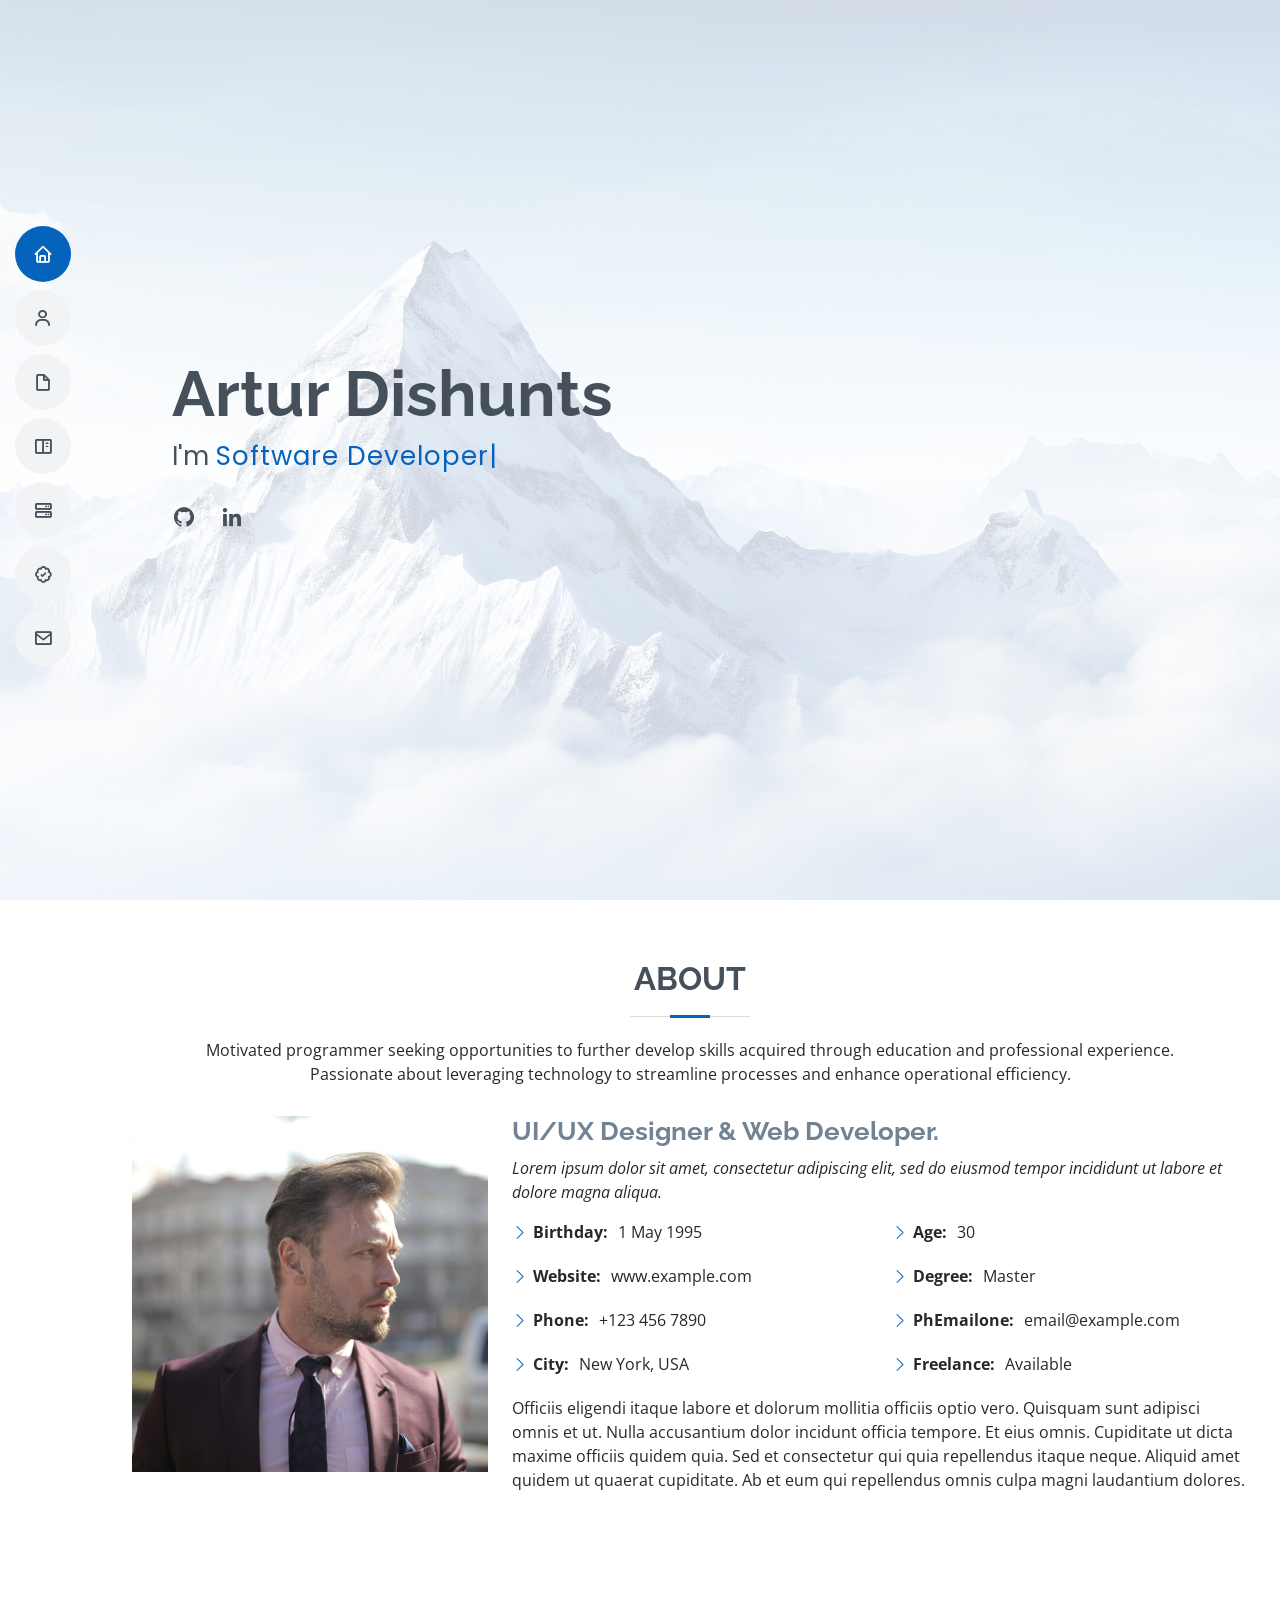
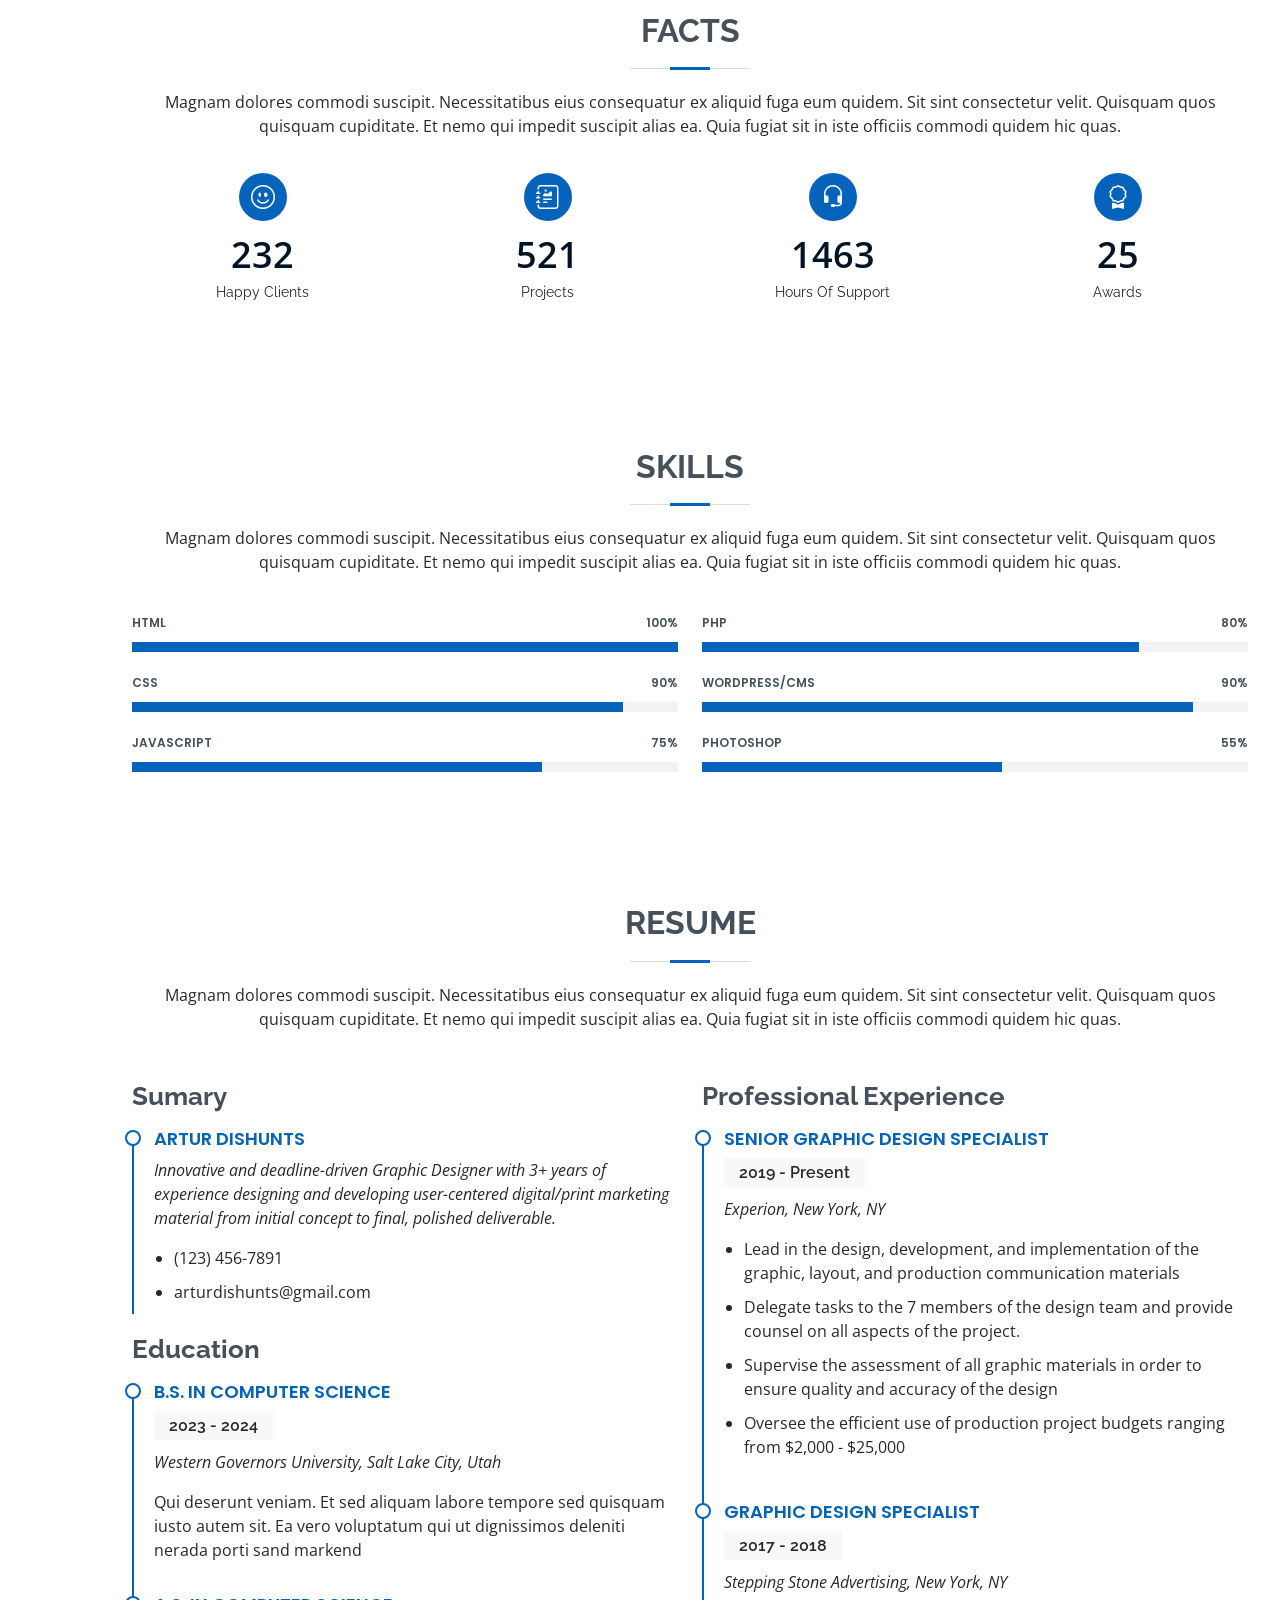
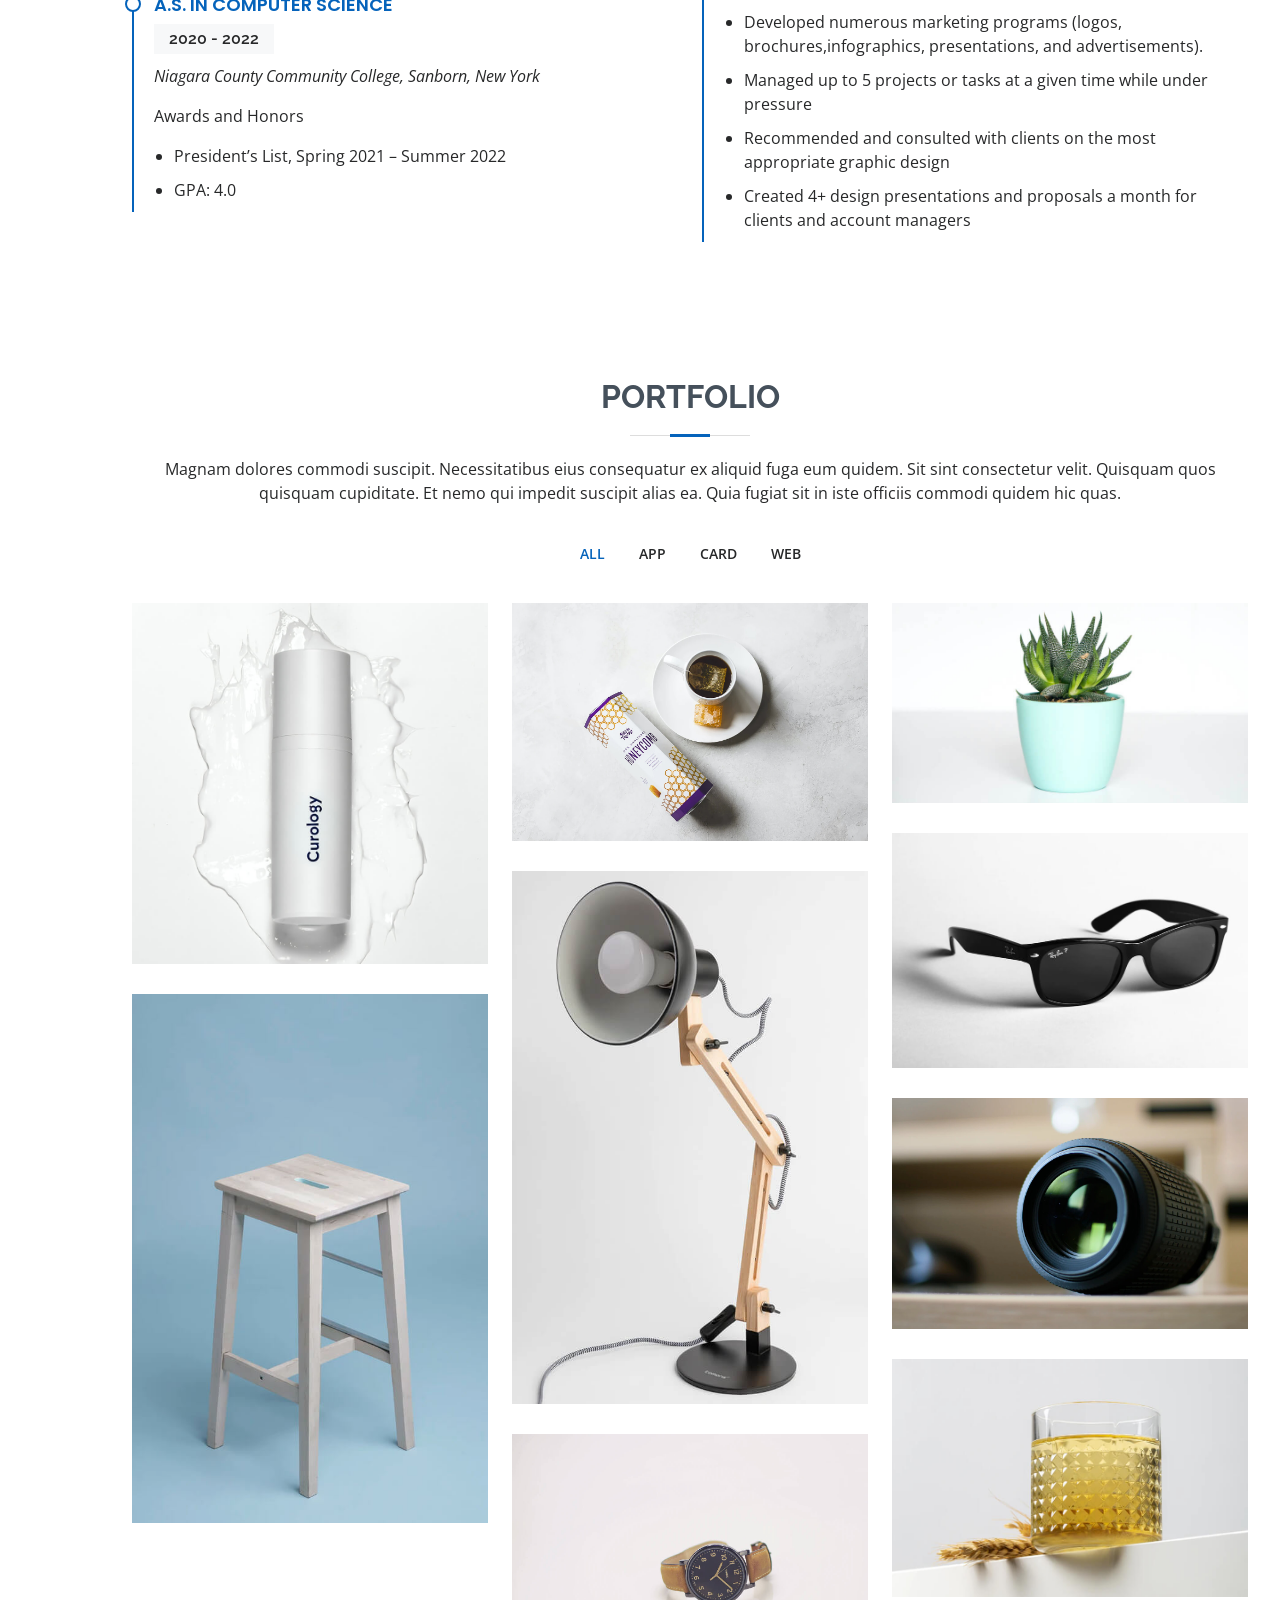
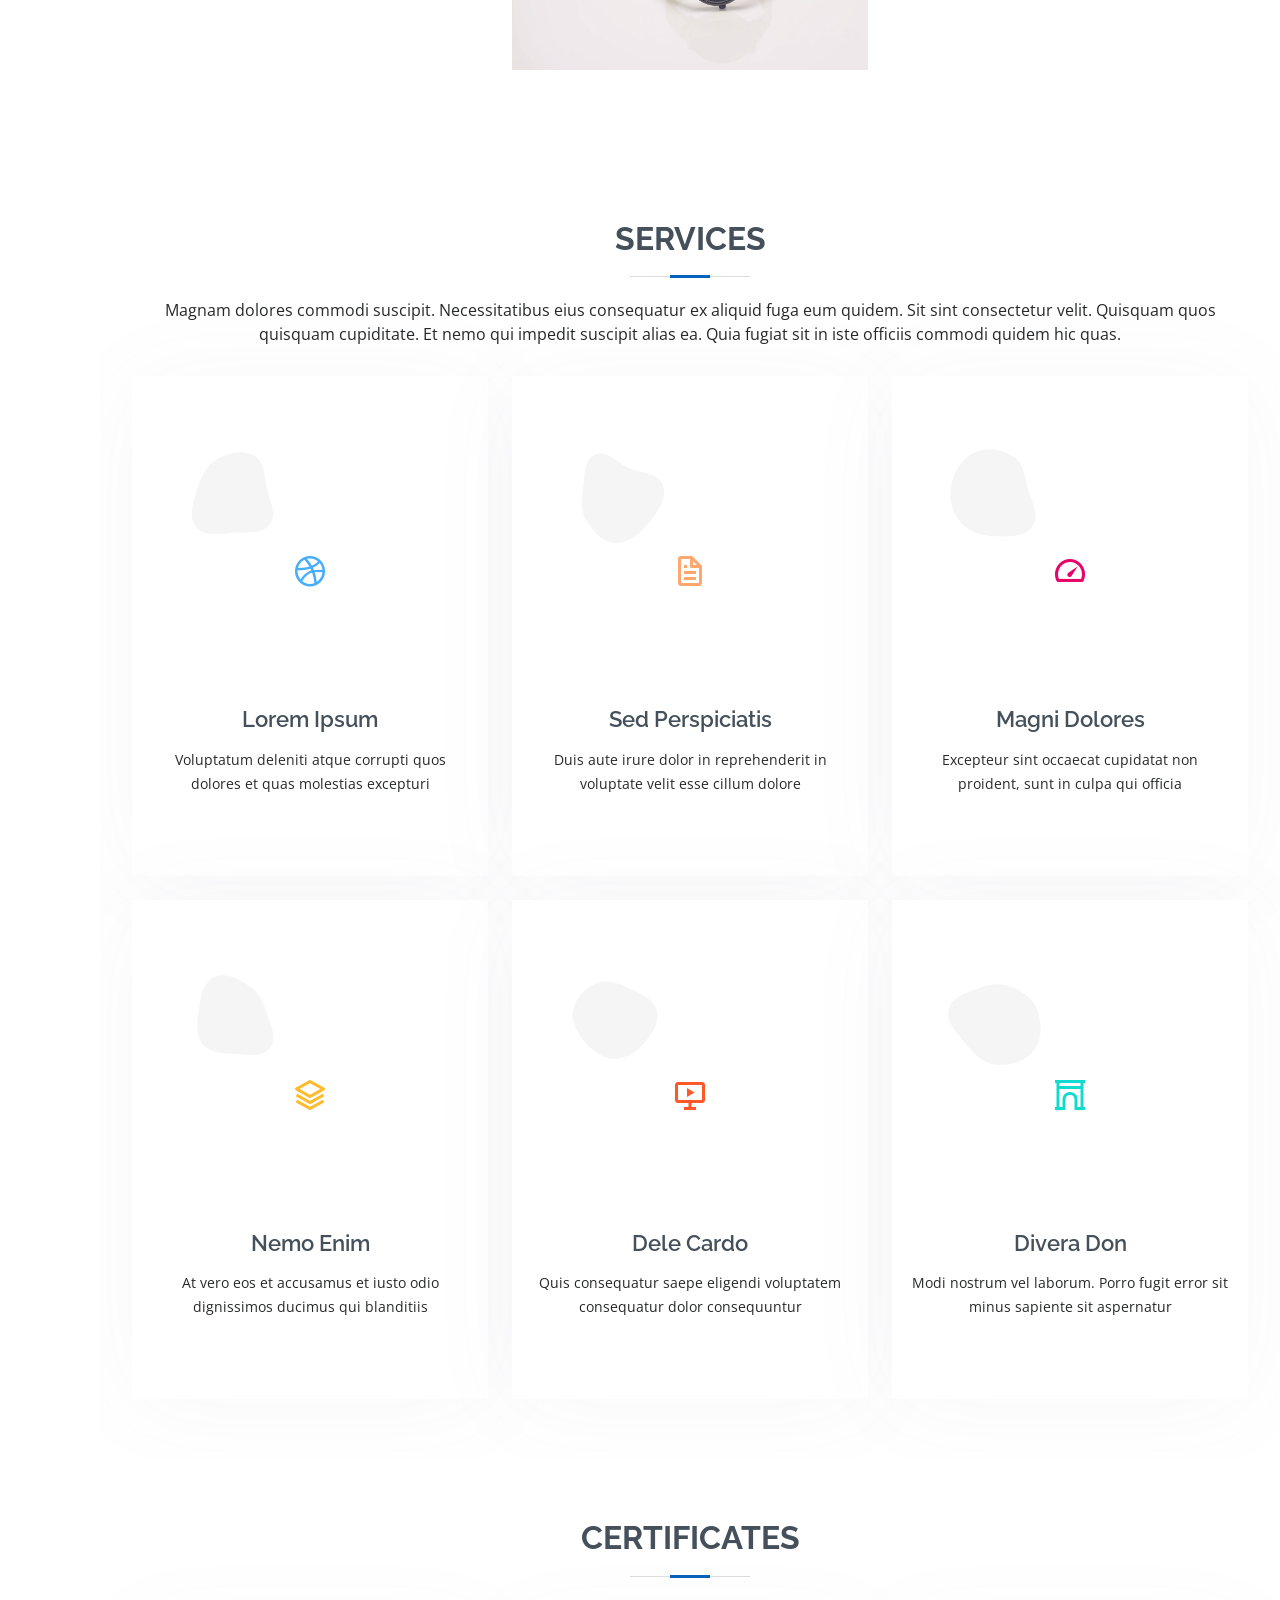
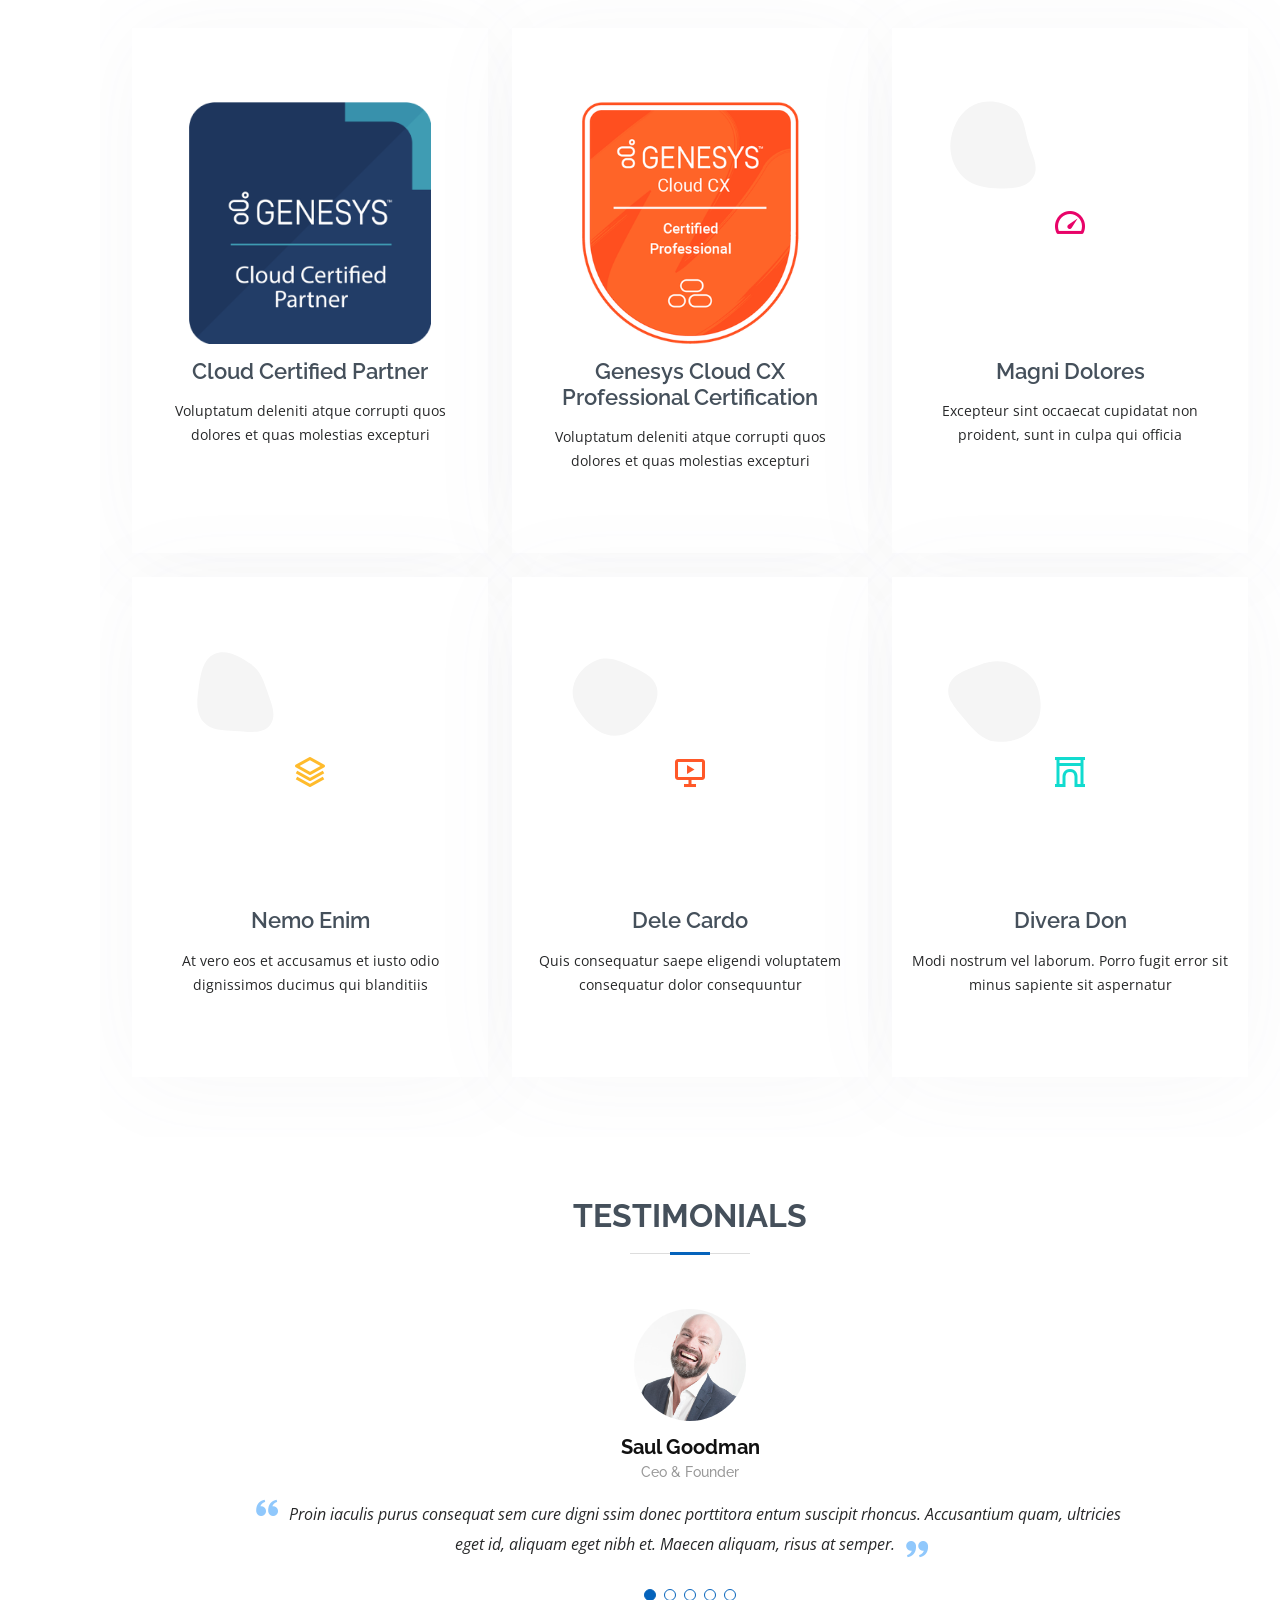
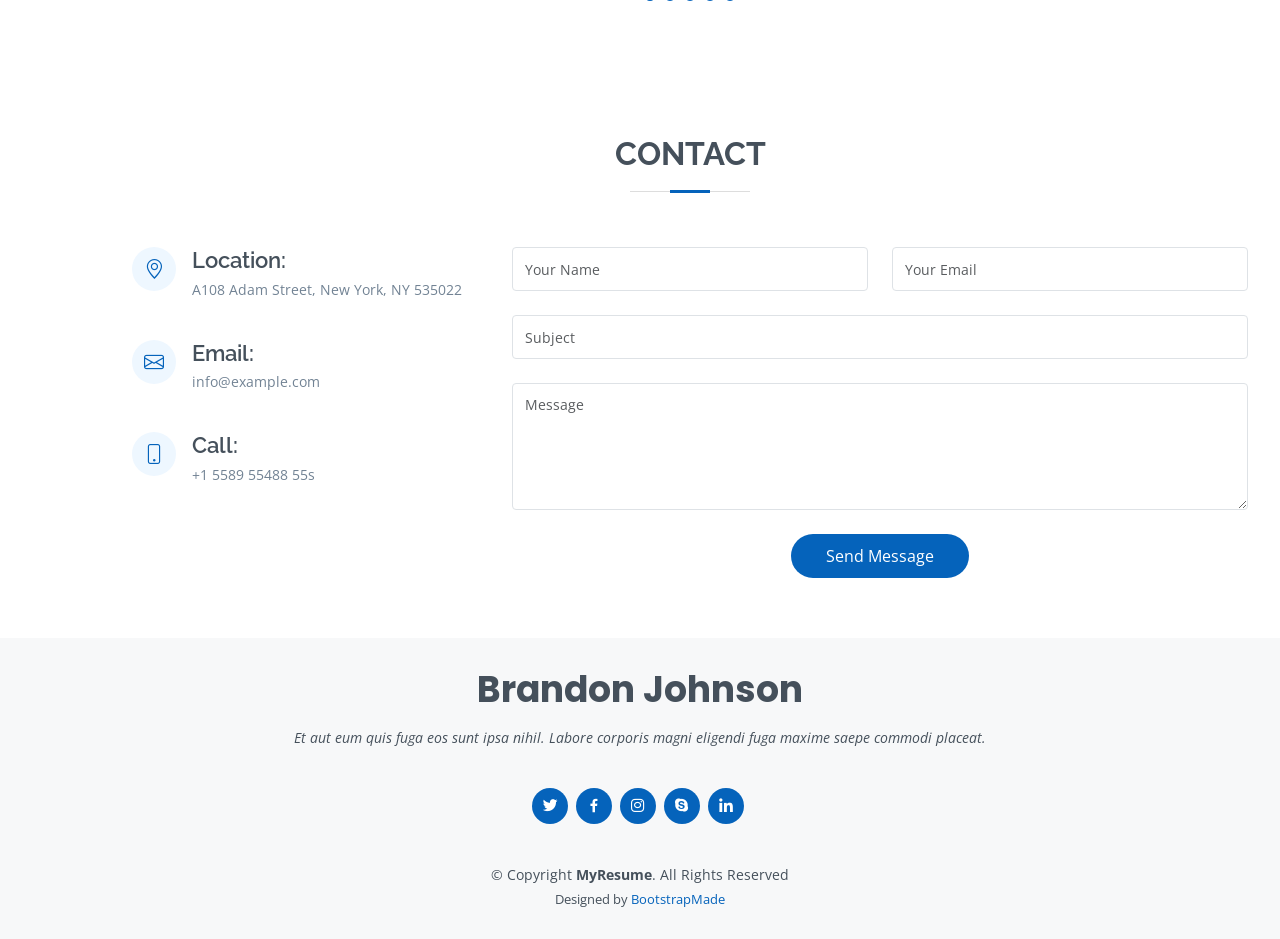
==== commit 831272d4: "add certificates section" ====
--- a/index.html
+++ b/index.html
@@ -78,7 +78,7 @@
 
         <div class="section-title">
           <h2>About</h2>
-          <p>Magnam dolores commodi suscipit. Necessitatibus eius consequatur ex aliquid fuga eum quidem. Sit sint consectetur velit. Quisquam quos quisquam cupiditate. Et nemo qui impedit suscipit alias ea. Quia fugiat sit in iste officiis commodi quidem hic quas.</p>
+          <p>Motivated programmer seeking opportunities to further develop skills acquired through education and professional experience.<br> Passionate about leveraging technology to streamline processes and enhance operational efficiency.</p>
         </div>
 
         <div class="row">
@@ -246,7 +246,7 @@
           <div class="col-lg-6">
             <h3 class="resume-title">Sumary</h3>
             <div class="resume-item pb-0">
-              <h4>Brandon Johnson</h4>
+              <h4>Artur Dishunts</h4>
               <p><em>Innovative and deadline-driven Graphic Designer with 3+ years of experience designing and developing user-centered digital/print marketing material from initial concept to final, polished deliverable.</em></p>
               <ul>
                 <li>(123) 456-7891</li>
@@ -257,15 +257,19 @@
             <h3 class="resume-title">Education</h3>
             <div class="resume-item">
               <h4>B.S. in Computer Science</h4>
-              <h5>2015 - 2016</h5>
+              <h5>2023 - 2024</h5>
               <p><em>Western Governors University, Salt Lake City, Utah</em></p>
               <p>Qui deserunt veniam. Et sed aliquam labore tempore sed quisquam iusto autem sit. Ea vero voluptatum qui ut dignissimos deleniti nerada porti sand markend</p>
             </div>
             <div class="resume-item">
               <h4>A.S. in Computer Science</h4>
-              <h5>2010 - 2014</h5>
+              <h5>2020 - 2022</h5>
               <p><em>Niagara County Community College, Sanborn, New York</em></p>
-              <p>Quia nobis sequi est occaecati aut. Repudiandae et iusto quae reiciendis et quis Eius vel ratione eius unde vitae rerum voluptates asperiores voluptatem Earum molestiae consequatur neque etlon sader mart dila</p>
+              <p>Awards and Honors</p>
+				<ul>
+					<li>President’s List, Spring 2021 – Summer 2022</li>
+					<li>GPA: 4.0</li>
+				</ul>
             </div>
           </div>
           <div class="col-lg-6">
@@ -550,7 +554,6 @@
 
 	  <div class="section-title">
 		<h2>Certificates</h2>
-		<p>Magnam dolores commodi suscipit. Necessitatibus eius consequatur ex aliquid fuga eum quidem. Sit sint consectetur velit. Quisquam quos quisquam cupiditate. Et nemo qui impedit suscipit alias ea. Quia fugiat sit in iste officiis commodi quidem hic quas.</p>
 	  </div>
 
 	  <div class="row">
@@ -558,26 +561,21 @@
 		<div class="col-lg-4 col-md-6 d-flex align-items-stretch" data-aos="zoom-in" data-aos-delay="100">
 		  <div class="icon-box iconbox-blue">
 			<div class="icon">
-			  <svg width="100" height="100" viewBox="0 0 600 600" xmlns="http://www.w3.org/2000/svg">
-				<path stroke="none" stroke-width="0" fill="#f5f5f5" d="M300,521.0016835830174C376.1290562159157,517.8887921683347,466.0731472004068,529.7835943286574,510.70327084640275,468.03025145048787C554.3714126377745,407.6079735673963,508.03601936045806,328.9844924480964,491.2728898941984,256.3432110539036C474.5976632858925,184.082847569629,479.9380746630129,96.60480741107993,416.23090153303,58.64404602377083C348.86323505073057,18.502131276798302,261.93793281208167,40.57373210992963,193.5410806939664,78.93577620505333C130.42746243093433,114.334589627462,98.30271207620316,179.96522072025542,76.75703585869454,249.04625023123273C51.97151888228291,328.5150500222984,13.704378332031375,421.85034740162234,66.52175969318436,486.19268352777647C119.04800174914682,550.1803526380478,217.28368757567262,524.383925680826,300,521.0016835830174"></path>
-			  </svg>
-			  <i class="bx bxl-dribbble"></i>
+				<img class="border-0 img-thumbnail"  src="assets/img/certificates/ccp.png" alt="Cloud Certified Partner">
 			</div>
-			<h4><a href="">Lorem Ipsum</a></h4>
-			<p>Voluptatum deleniti atque corrupti quos dolores et quas molestias excepturi</p>
+			<h4><a href="">Cloud Certified Partner</a></h4>
+			  <p>Voluptatum deleniti atque corrupti quos dolores et quas molestias excepturi</p>
 		  </div>
+		  
 		</div>
 
 		<div class="col-lg-4 col-md-6 d-flex align-items-stretch mt-4 mt-md-0" data-aos="zoom-in" data-aos-delay="200">
 		  <div class="icon-box iconbox-orange ">
 			<div class="icon">
-			  <svg width="100" height="100" viewBox="0 0 600 600" xmlns="http://www.w3.org/2000/svg">
-				<path stroke="none" stroke-width="0" fill="#f5f5f5" d="M300,582.0697525312426C382.5290701553225,586.8405444964366,449.9789794690241,525.3245884688669,502.5850820975895,461.55621195738473C556.606425686781,396.0723002908107,615.8543463187945,314.28637112970534,586.6730223649479,234.56875336149918C558.9533121215079,158.8439757836574,454.9685369536778,164.00468322053177,381.49747125262974,130.76875717737553C312.15926192815925,99.40240125094834,248.97055460311594,18.661163978235184,179.8680185752513,50.54337015887873C110.5421016452524,82.52863877960104,119.82277516462835,180.83849132639028,109.12597500060166,256.43424936330496C100.08760227029461,320.3096726198365,92.17705696193138,384.0621239912766,124.79988738764834,439.7174275375508C164.83382741302287,508.01625554203684,220.96474134820875,577.5009287672846,300,582.0697525312426"></path>
-			  </svg>
-			  <i class="bx bx-file"></i>
+				<img class="border-0 img-thumbnail"  src="assets/img/certificates/GCP.png" alt="Genesys Cloud CX: Professional Certification">
 			</div>
-			<h4><a href="">Sed Perspiciatis</a></h4>
-			<p>Duis aute irure dolor in reprehenderit in voluptate velit esse cillum dolore</p>
+			<h4><a href="">Genesys Cloud CX<br> Professional Certification</a></h4>
+			<p>Voluptatum deleniti atque corrupti quos dolores et quas molestias excepturi</p>
 		  </div>
 		</div>
 
--- a/assets/css/style.css
+++ b/assets/css/style.css
@@ -807,8 +807,8 @@
 
 .services .icon-box .icon {
   margin: 0 auto;
-  width: 100px;
-  height: 100px;
+  width: 250px;
+  height: 250px;
   display: flex;
   align-items: center;
   justify-content: center;
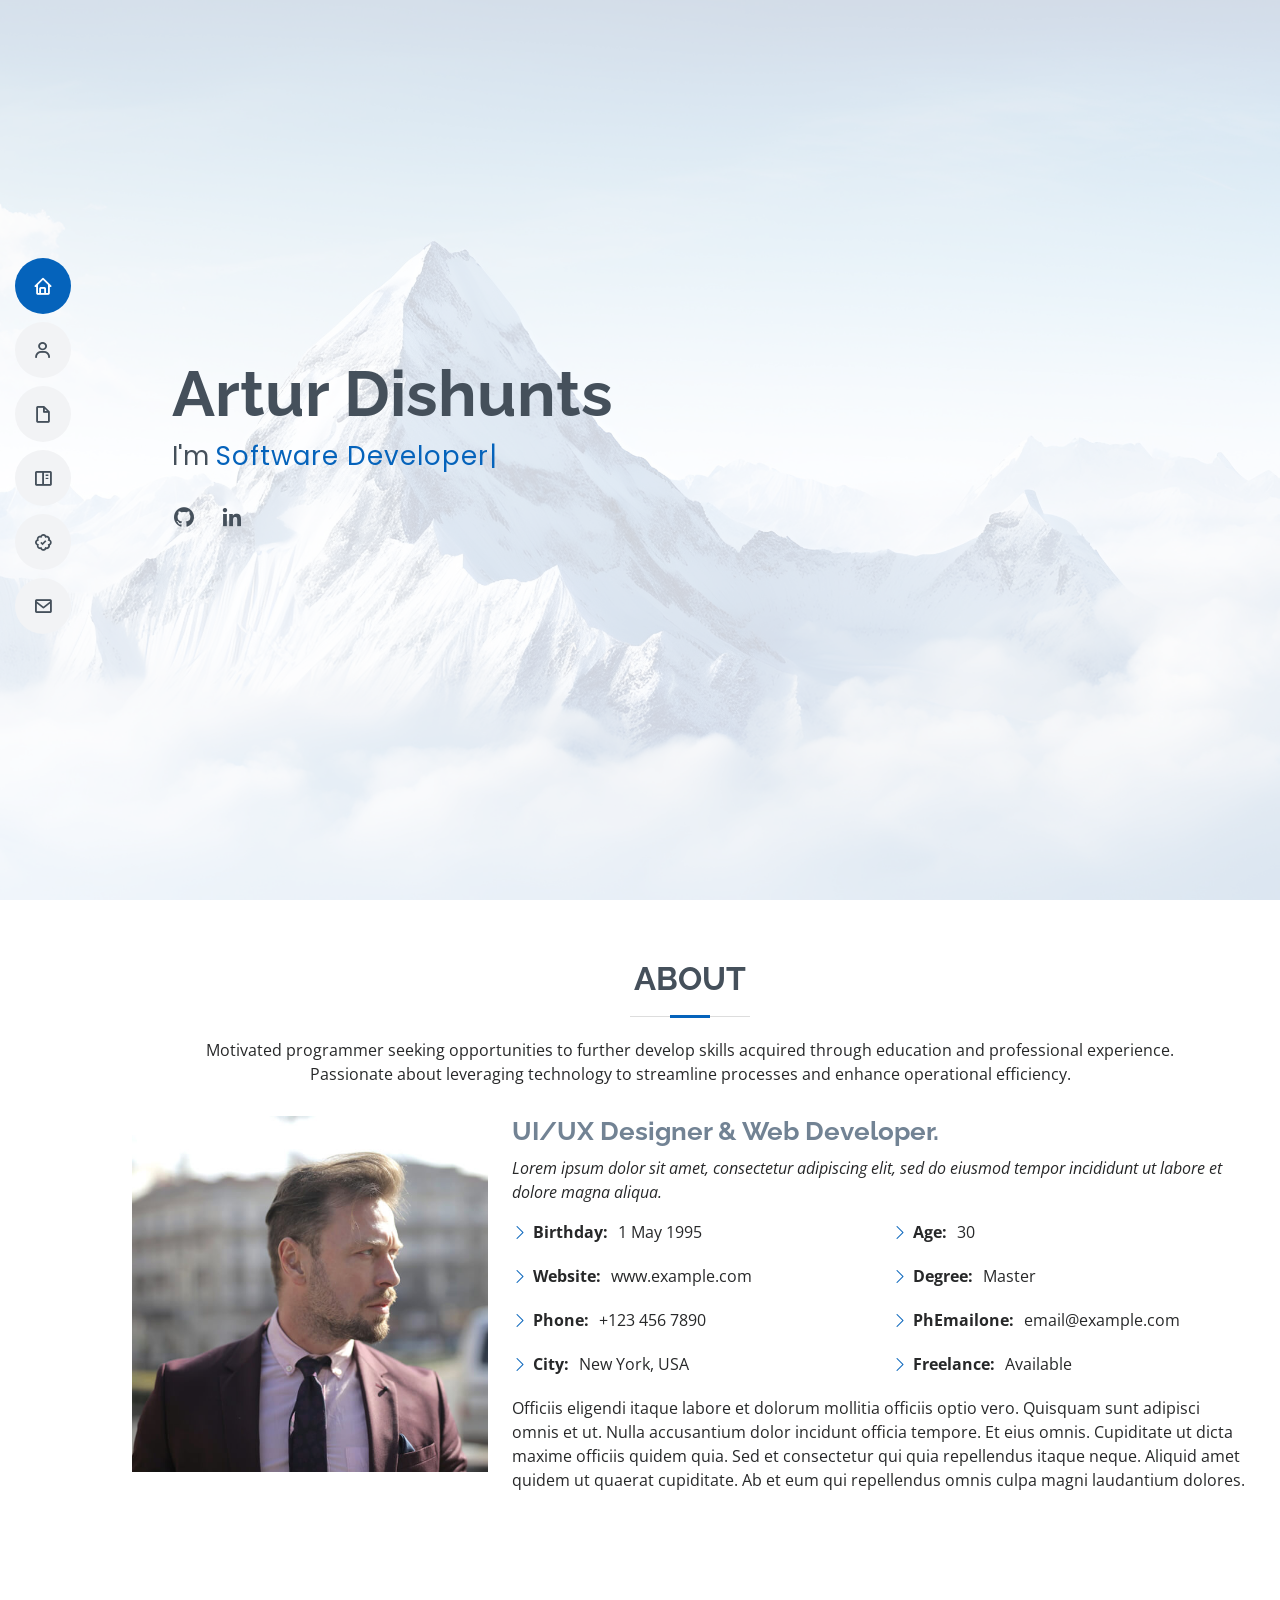
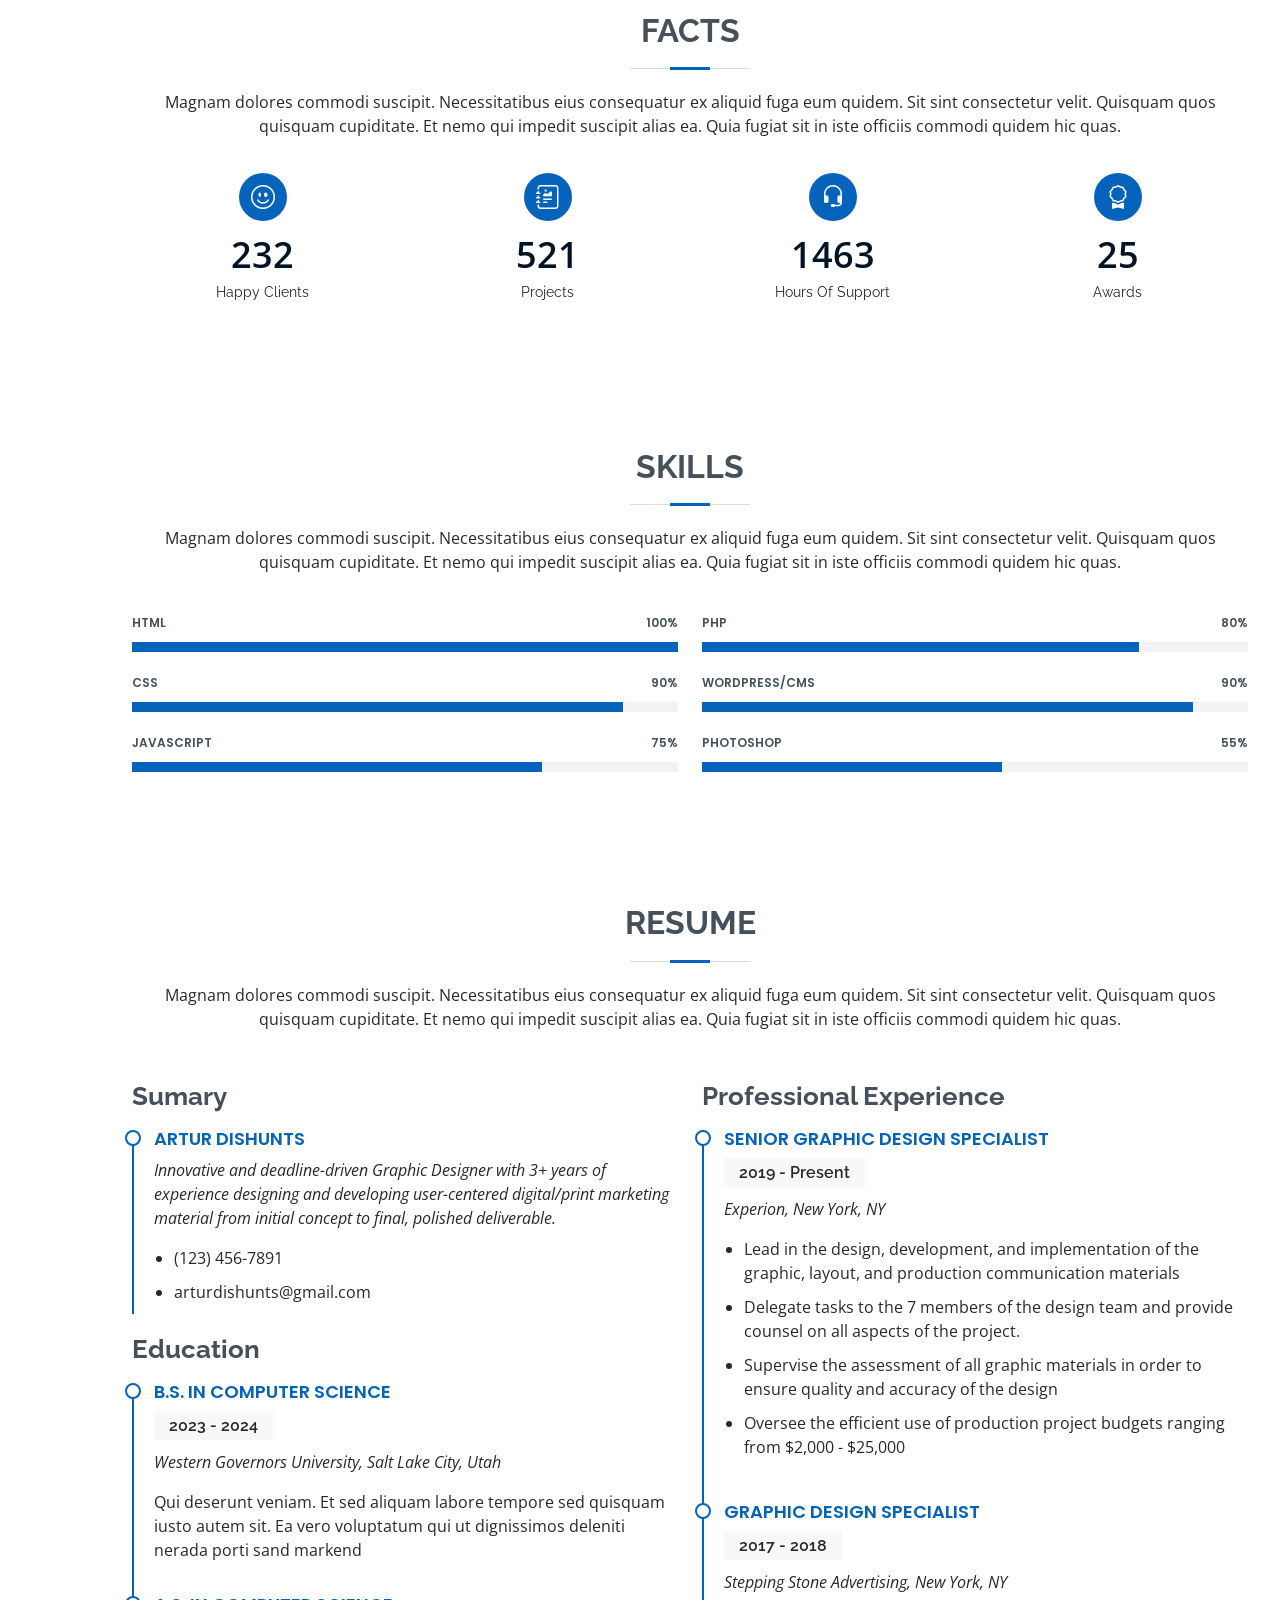
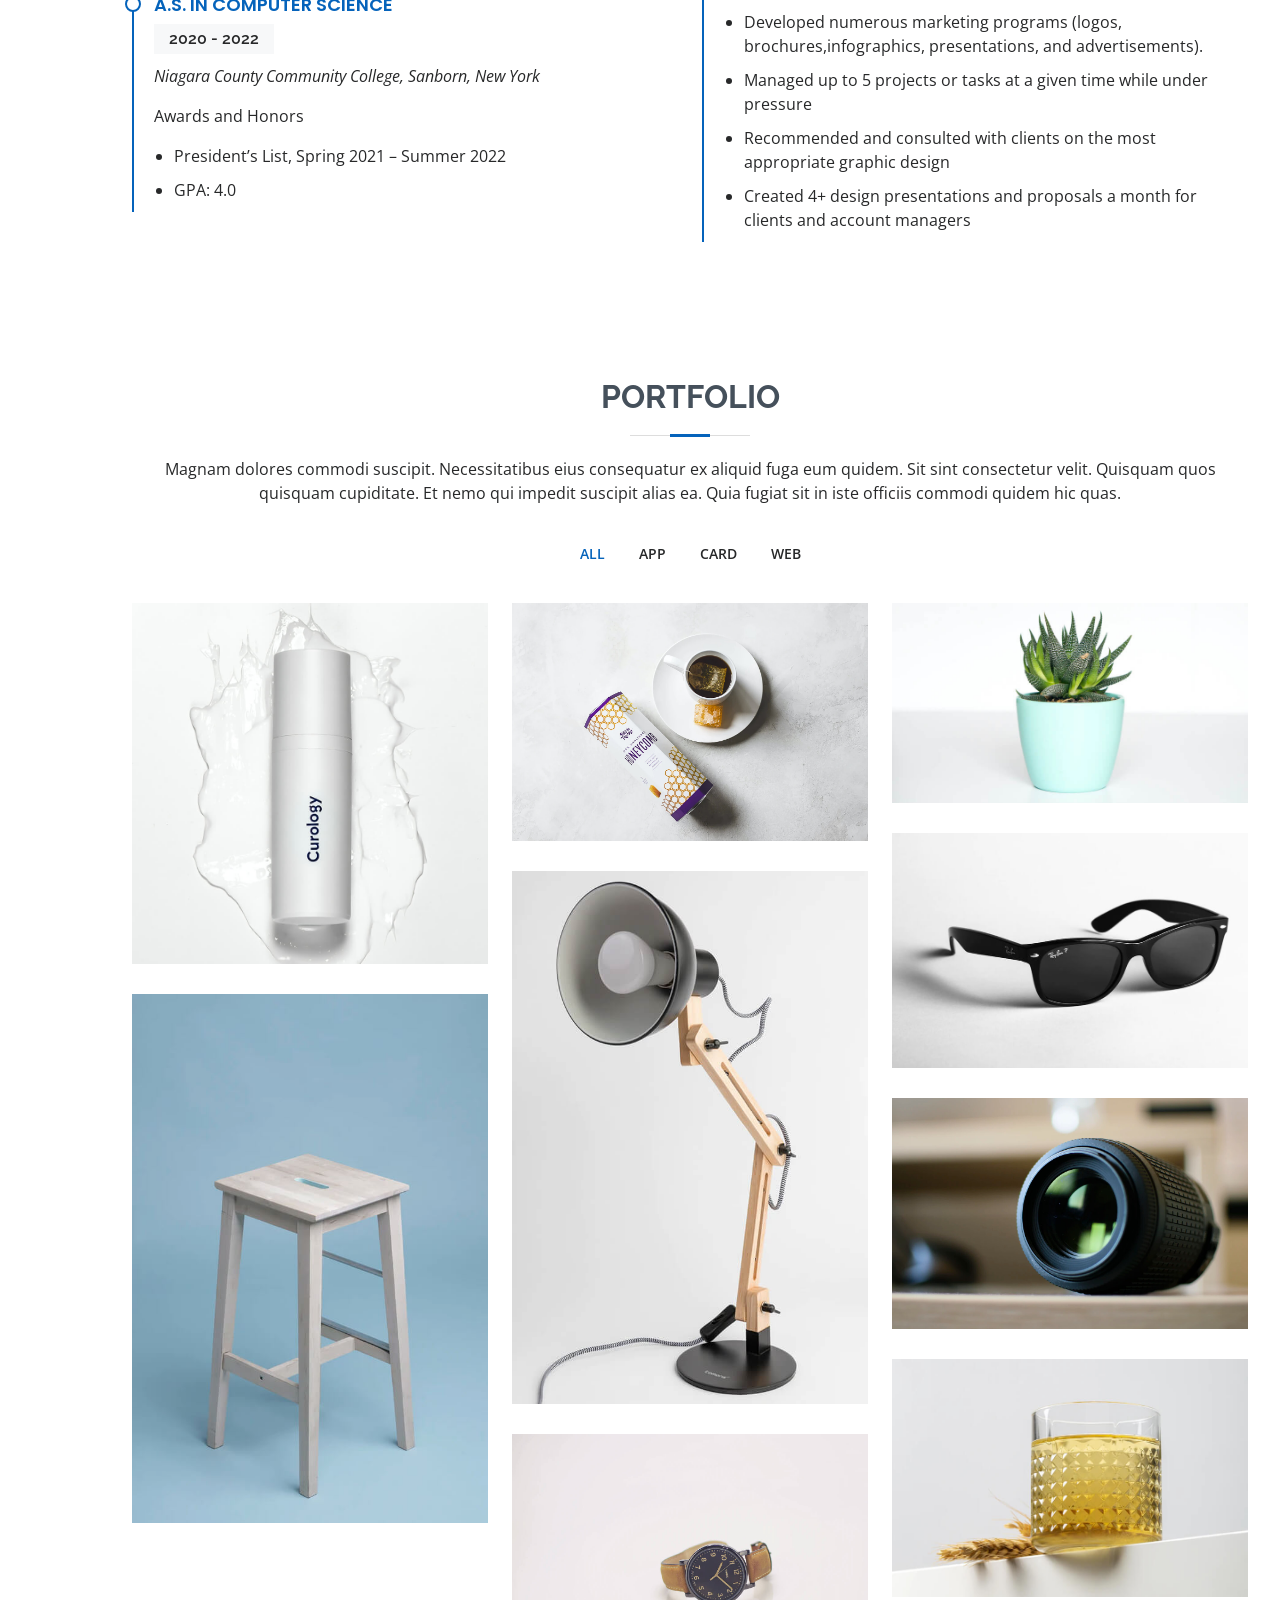
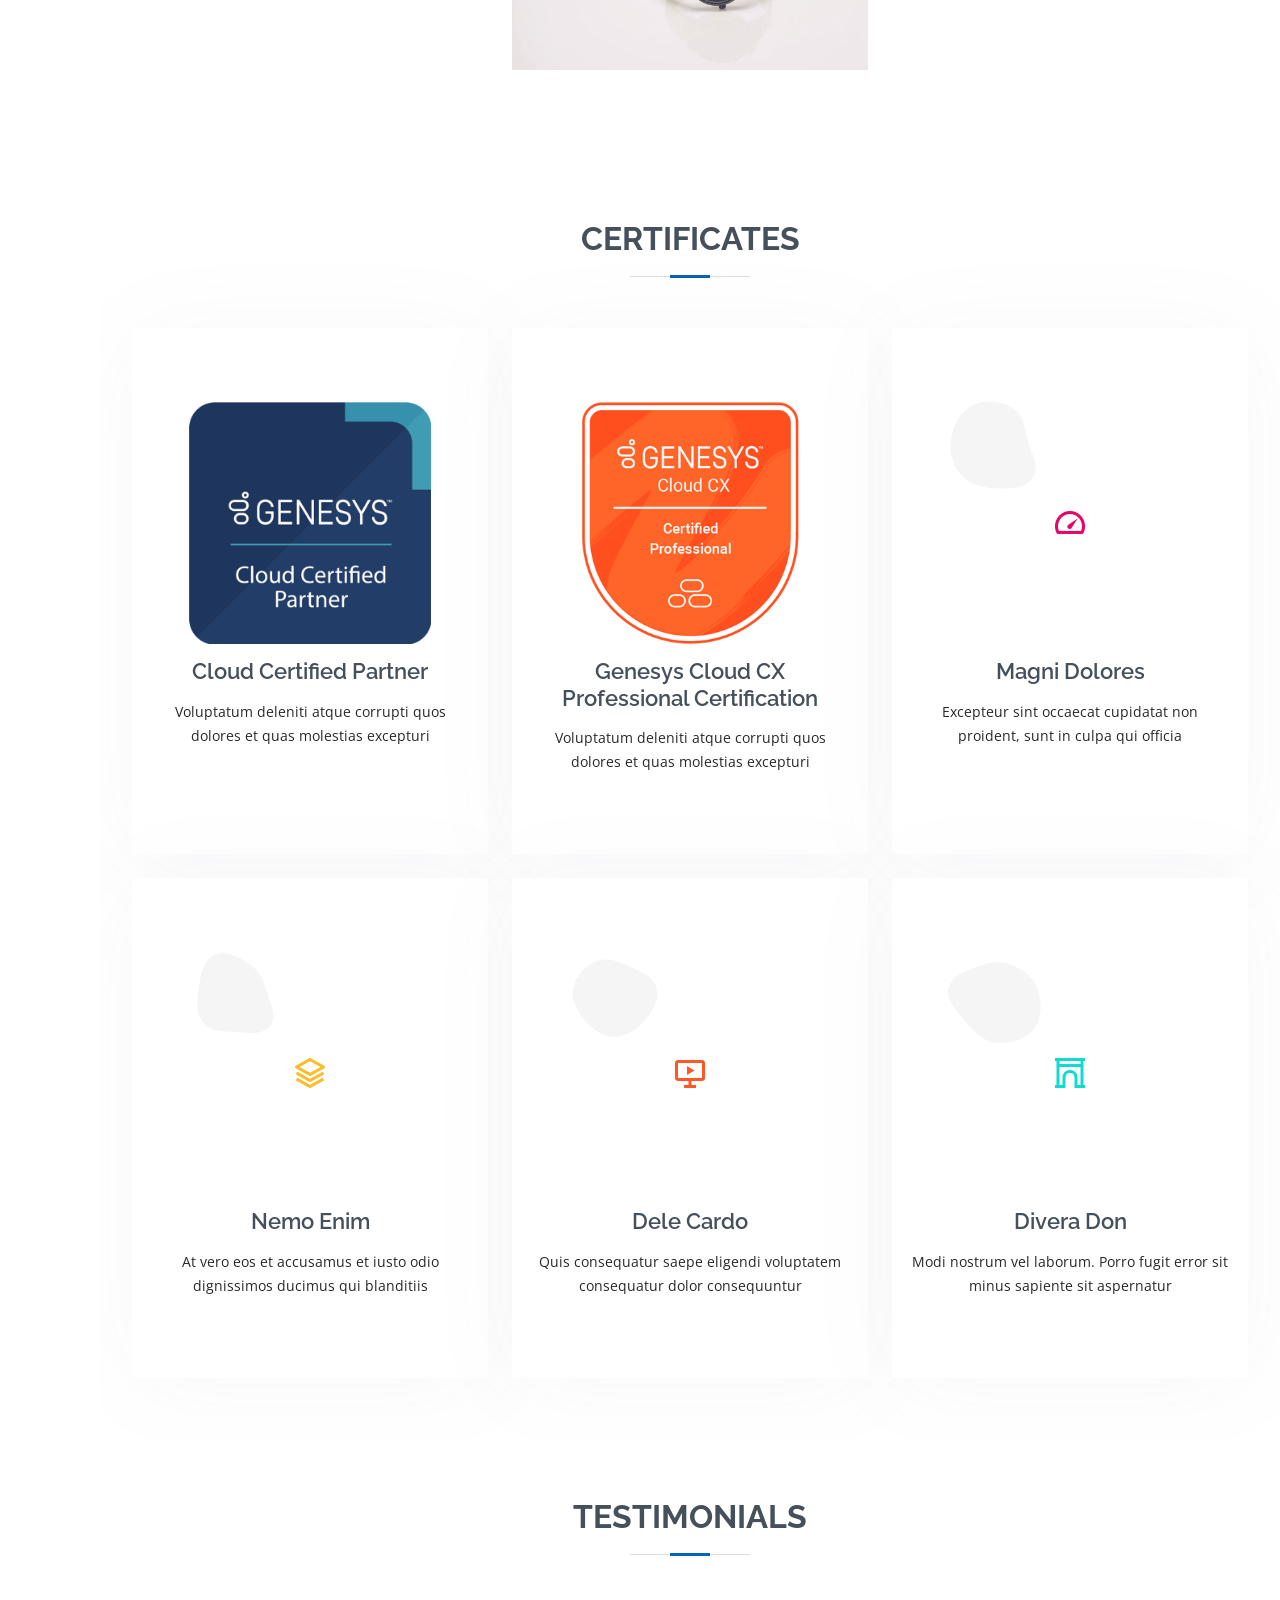
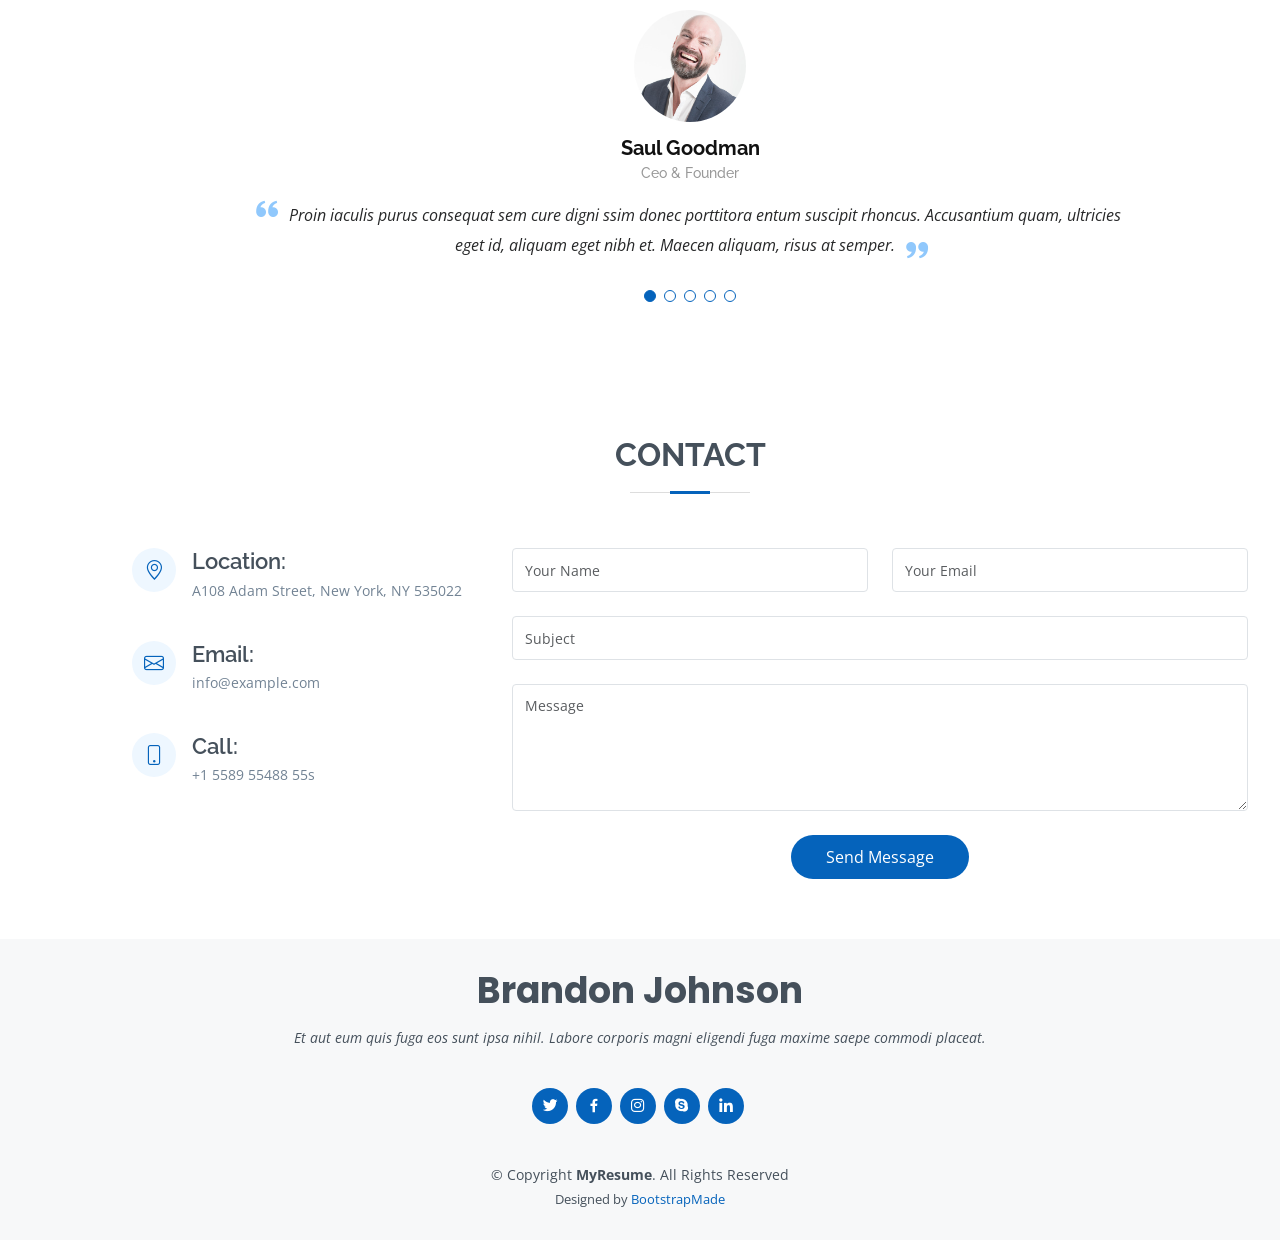
==== commit 89f9956c: "remove certificates section" ====
--- a/index.html
+++ b/index.html
@@ -50,8 +50,7 @@
         <li><a href="#about" class="nav-link scrollto"><i class="bx bx-user"></i> <span>About</span></a></li>
         <li><a href="#resume" class="nav-link scrollto"><i class="bx bx-file-blank"></i> <span>Resume</span></a></li>
         <li><a href="#portfolio" class="nav-link scrollto"><i class="bx bx-book-content"></i> <span>Portfolio</span></a></li>
-        <li><a href="#services" class="nav-link scrollto"><i class="bx bx-server"></i> <span>Services</span></a></li>
-		<li><a href="#certificates" class="nav-link scrollto"><i class="bx bx-badge-check"></i> <span>Certificates</span></a></li>
+        <li><a href="#certificates" class="nav-link scrollto"><i class="bx bx-badge-check"></i> <span>Certificates</span></a></li>
         <li><a href="#contact" class="nav-link scrollto"><i class="bx bx-envelope"></i> <span>Contact</span></a></li>
       </ul>
     </nav><!-- .nav-menu -->
@@ -455,99 +454,7 @@
       </div>
     </section><!-- End Portfolio Section -->
 
-    <!-- ======= Services Section ======= -->
-    <section id="services" class="services">
-      <div class="container" data-aos="fade-up">
-
-        <div class="section-title">
-          <h2>Services</h2>
-          <p>Magnam dolores commodi suscipit. Necessitatibus eius consequatur ex aliquid fuga eum quidem. Sit sint consectetur velit. Quisquam quos quisquam cupiditate. Et nemo qui impedit suscipit alias ea. Quia fugiat sit in iste officiis commodi quidem hic quas.</p>
-        </div>
-
-        <div class="row">
-
-          <div class="col-lg-4 col-md-6 d-flex align-items-stretch" data-aos="zoom-in" data-aos-delay="100">
-            <div class="icon-box iconbox-blue">
-              <div class="icon">
-                <svg width="100" height="100" viewBox="0 0 600 600" xmlns="http://www.w3.org/2000/svg">
-                  <path stroke="none" stroke-width="0" fill="#f5f5f5" d="M300,521.0016835830174C376.1290562159157,517.8887921683347,466.0731472004068,529.7835943286574,510.70327084640275,468.03025145048787C554.3714126377745,407.6079735673963,508.03601936045806,328.9844924480964,491.2728898941984,256.3432110539036C474.5976632858925,184.082847569629,479.9380746630129,96.60480741107993,416.23090153303,58.64404602377083C348.86323505073057,18.502131276798302,261.93793281208167,40.57373210992963,193.5410806939664,78.93577620505333C130.42746243093433,114.334589627462,98.30271207620316,179.96522072025542,76.75703585869454,249.04625023123273C51.97151888228291,328.5150500222984,13.704378332031375,421.85034740162234,66.52175969318436,486.19268352777647C119.04800174914682,550.1803526380478,217.28368757567262,524.383925680826,300,521.0016835830174"></path>
-                </svg>
-                <i class="bx bxl-dribbble"></i>
-              </div>
-              <h4><a href="">Lorem Ipsum</a></h4>
-              <p>Voluptatum deleniti atque corrupti quos dolores et quas molestias excepturi</p>
-            </div>
-          </div>
-
-          <div class="col-lg-4 col-md-6 d-flex align-items-stretch mt-4 mt-md-0" data-aos="zoom-in" data-aos-delay="200">
-            <div class="icon-box iconbox-orange ">
-              <div class="icon">
-                <svg width="100" height="100" viewBox="0 0 600 600" xmlns="http://www.w3.org/2000/svg">
-                  <path stroke="none" stroke-width="0" fill="#f5f5f5" d="M300,582.0697525312426C382.5290701553225,586.8405444964366,449.9789794690241,525.3245884688669,502.5850820975895,461.55621195738473C556.606425686781,396.0723002908107,615.8543463187945,314.28637112970534,586.6730223649479,234.56875336149918C558.9533121215079,158.8439757836574,454.9685369536778,164.00468322053177,381.49747125262974,130.76875717737553C312.15926192815925,99.40240125094834,248.97055460311594,18.661163978235184,179.8680185752513,50.54337015887873C110.5421016452524,82.52863877960104,119.82277516462835,180.83849132639028,109.12597500060166,256.43424936330496C100.08760227029461,320.3096726198365,92.17705696193138,384.0621239912766,124.79988738764834,439.7174275375508C164.83382741302287,508.01625554203684,220.96474134820875,577.5009287672846,300,582.0697525312426"></path>
-                </svg>
-                <i class="bx bx-file"></i>
-              </div>
-              <h4><a href="">Sed Perspiciatis</a></h4>
-              <p>Duis aute irure dolor in reprehenderit in voluptate velit esse cillum dolore</p>
-            </div>
-          </div>
-
-          <div class="col-lg-4 col-md-6 d-flex align-items-stretch mt-4 mt-lg-0" data-aos="zoom-in" data-aos-delay="300">
-            <div class="icon-box iconbox-pink">
-              <div class="icon">
-                <svg width="100" height="100" viewBox="0 0 600 600" xmlns="http://www.w3.org/2000/svg">
-                  <path stroke="none" stroke-width="0" fill="#f5f5f5" d="M300,541.5067337569781C382.14930387511276,545.0595476570109,479.8736841581634,548.3450877840088,526.4010558755058,480.5488172755941C571.5218469581645,414.80211281144784,517.5187510058486,332.0715597781072,496.52539010469104,255.14436215662573C477.37192572678356,184.95920475031193,473.57363656557914,105.61284051026155,413.0603344069578,65.22779650032875C343.27470386102294,18.654635553484475,251.2091493199835,5.337323636656869,175.0934190732945,40.62881213300186C97.87086631185822,76.43348514350839,51.98124368387456,156.15599469081315,36.44837278890362,239.84606092416172C21.716077023791087,319.22268207091537,43.775223500013084,401.1760424656574,96.891909868211,461.97329694683043C147.22146801428983,519.5804099606455,223.5754009179313,538.201503339737,300,541.5067337569781"></path>
-                </svg>
-                <i class="bx bx-tachometer"></i>
-              </div>
-              <h4><a href="">Magni Dolores</a></h4>
-              <p>Excepteur sint occaecat cupidatat non proident, sunt in culpa qui officia</p>
-            </div>
-          </div>
-
-          <div class="col-lg-4 col-md-6 d-flex align-items-stretch mt-4" data-aos="zoom-in" data-aos-delay="100">
-            <div class="icon-box iconbox-yellow">
-              <div class="icon">
-                <svg width="100" height="100" viewBox="0 0 600 600" xmlns="http://www.w3.org/2000/svg">
-                  <path stroke="none" stroke-width="0" fill="#f5f5f5" d="M300,503.46388370962813C374.79870501325706,506.71871716319447,464.8034551963731,527.1746412648533,510.4981551193396,467.86667711651364C555.9287308511215,408.9015244558933,512.6030010748507,327.5744911775523,490.211057578863,256.5855673507754C471.097692560561,195.9906835881958,447.69079081568157,138.11976852964426,395.19560036434837,102.3242989838813C329.3053358748298,57.3949838291264,248.02791733380457,8.279543830951368,175.87071277845988,42.242879143198664C103.41431057327972,76.34704239035025,93.79494320519305,170.9812938413882,81.28167332365135,250.07896920659033C70.17666984294237,320.27484674793965,64.84698225790005,396.69656628748305,111.28512138212992,450.4950937839243C156.20124167950087,502.5303643271138,231.32542653798444,500.4755392045468,300,503.46388370962813"></path>
-                </svg>
-                <i class="bx bx-layer"></i>
-              </div>
-              <h4><a href="">Nemo Enim</a></h4>
-              <p>At vero eos et accusamus et iusto odio dignissimos ducimus qui blanditiis</p>
-            </div>
-          </div>
-
-          <div class="col-lg-4 col-md-6 d-flex align-items-stretch mt-4" data-aos="zoom-in" data-aos-delay="200">
-            <div class="icon-box iconbox-red">
-              <div class="icon">
-                <svg width="100" height="100" viewBox="0 0 600 600" xmlns="http://www.w3.org/2000/svg">
-                  <path stroke="none" stroke-width="0" fill="#f5f5f5" d="M300,532.3542879108572C369.38199826031484,532.3153073249985,429.10787420159085,491.63046689027357,474.5244479745417,439.17860296908856C522.8885846962883,383.3225815378663,569.1668002868075,314.3205725914397,550.7432151929288,242.7694973846089C532.6665558377875,172.5657663291529,456.2379748765914,142.6223662098291,390.3689995646985,112.34683881706744C326.66090330228417,83.06452184765237,258.84405631176094,53.51806209861945,193.32584062364296,78.48882559362697C121.61183558270385,105.82097193414197,62.805066853699245,167.19869350419734,48.57481801355237,242.6138429142374C34.843463184063346,315.3850353017275,76.69343916112496,383.4422959591041,125.22947124332185,439.3748458443577C170.7312796277747,491.8107796887764,230.57421082200815,532.3932930995766,300,532.3542879108572"></path>
-                </svg>
-                <i class="bx bx-slideshow"></i>
-              </div>
-              <h4><a href="">Dele Cardo</a></h4>
-              <p>Quis consequatur saepe eligendi voluptatem consequatur dolor consequuntur</p>
-            </div>
-          </div>
-
-          <div class="col-lg-4 col-md-6 d-flex align-items-stretch mt-4" data-aos="zoom-in" data-aos-delay="300">
-            <div class="icon-box iconbox-teal">
-              <div class="icon">
-                <svg width="100" height="100" viewBox="0 0 600 600" xmlns="http://www.w3.org/2000/svg">
-                  <path stroke="none" stroke-width="0" fill="#f5f5f5" d="M300,566.797414625762C385.7384707136149,576.1784315230908,478.7894351017131,552.8928747891023,531.9192734346935,484.94944893311C584.6109503024035,417.5663521118492,582.489472248146,322.67544863468447,553.9536738515405,242.03673114598146C529.1557734026468,171.96086150256528,465.24506316201064,127.66468636344209,395.9583748389544,100.7403814666027C334.2173773831606,76.7482773500951,269.4350130405921,84.62216499799875,207.1952322260088,107.2889140133804C132.92018162631612,134.33871894543012,41.79353780512637,160.00259165414826,22.644507872594943,236.69541883565114C3.319112789854554,314.0945973066697,72.72355303640163,379.243833228382,124.04198916343866,440.3218312028393C172.9286146004772,498.5055451809895,224.45579914871206,558.5317968840102,300,566.797414625762"></path>
-                </svg>
-                <i class="bx bx-arch"></i>
-              </div>
-              <h4><a href="">Divera Don</a></h4>
-              <p>Modi nostrum vel laborum. Porro fugit error sit minus sapiente sit aspernatur</p>
-            </div>
-          </div>
-
-        </div>
-
-      </div>
-    </section><!-- End Services Section -->
+   
  <!-- ======= Certificates Section ======= -->
  <section id="certificates" class="services">
 	<div class="container" data-aos="fade-up">
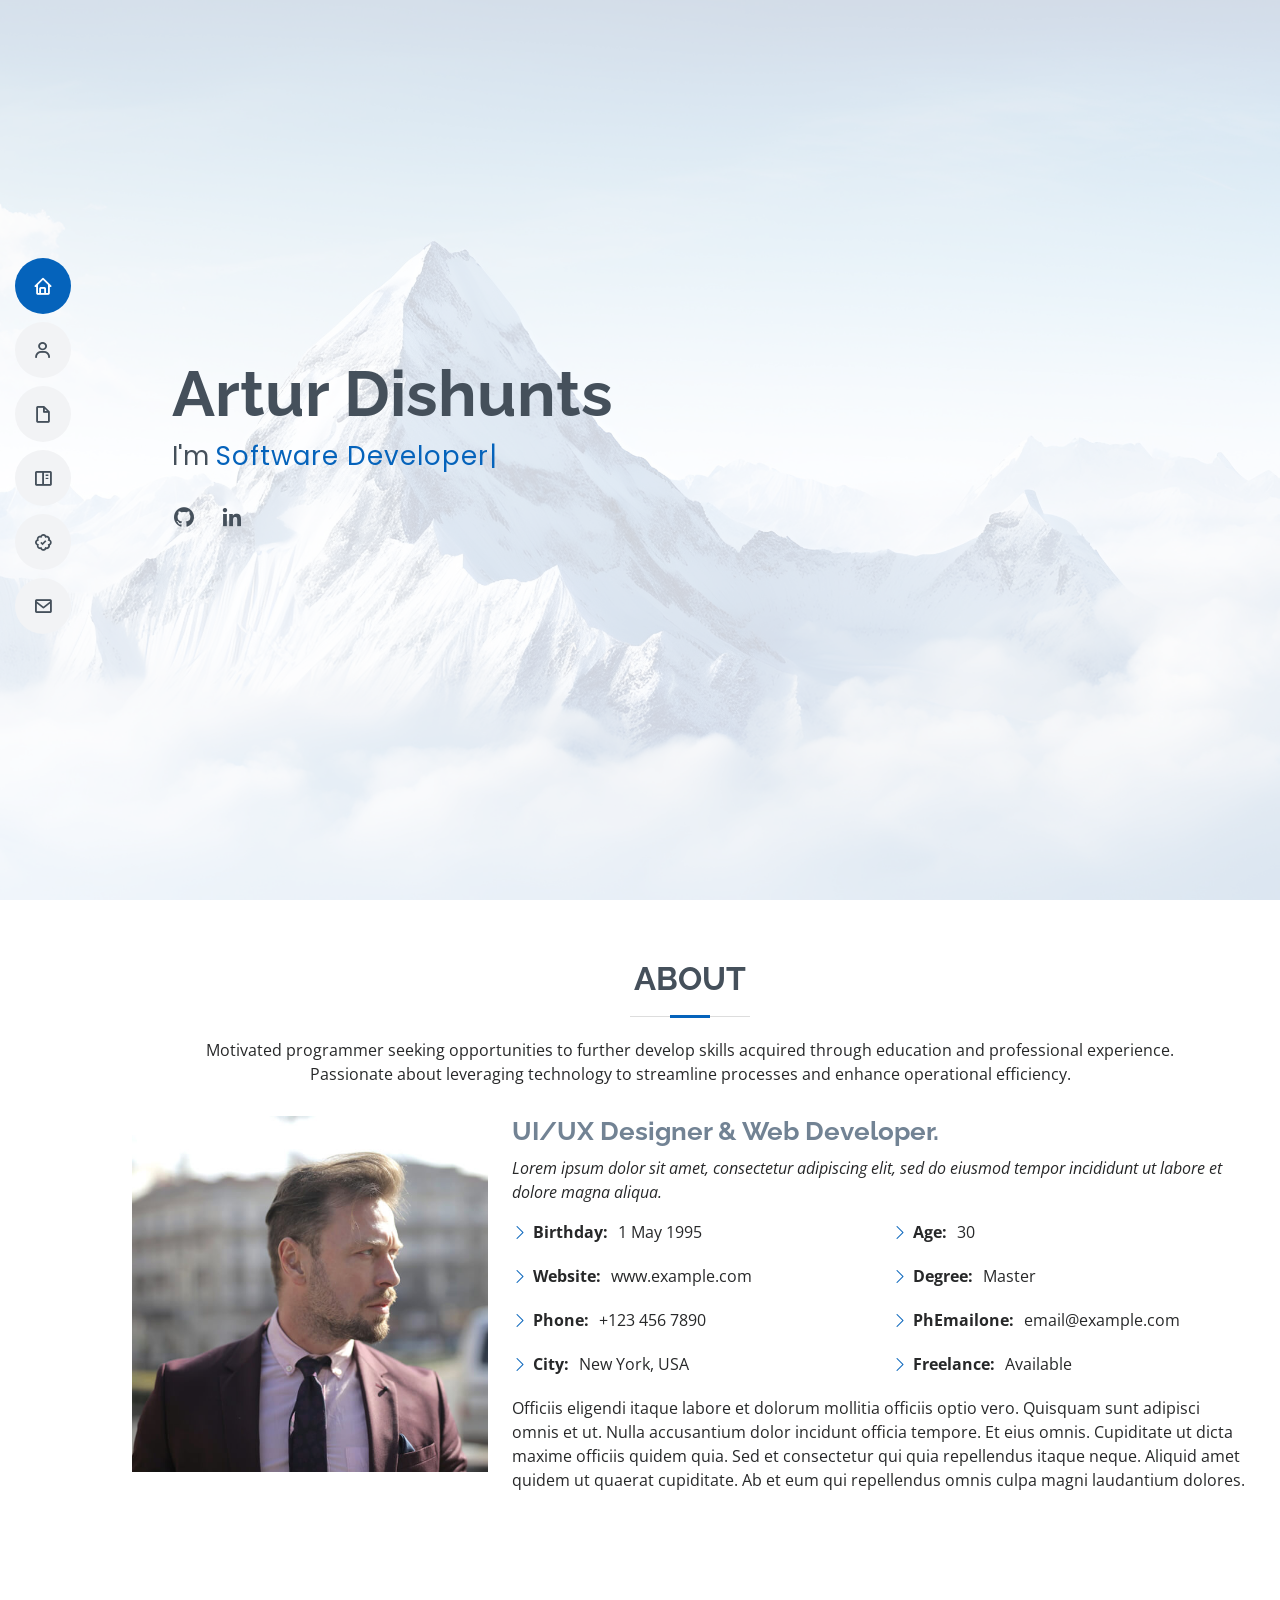
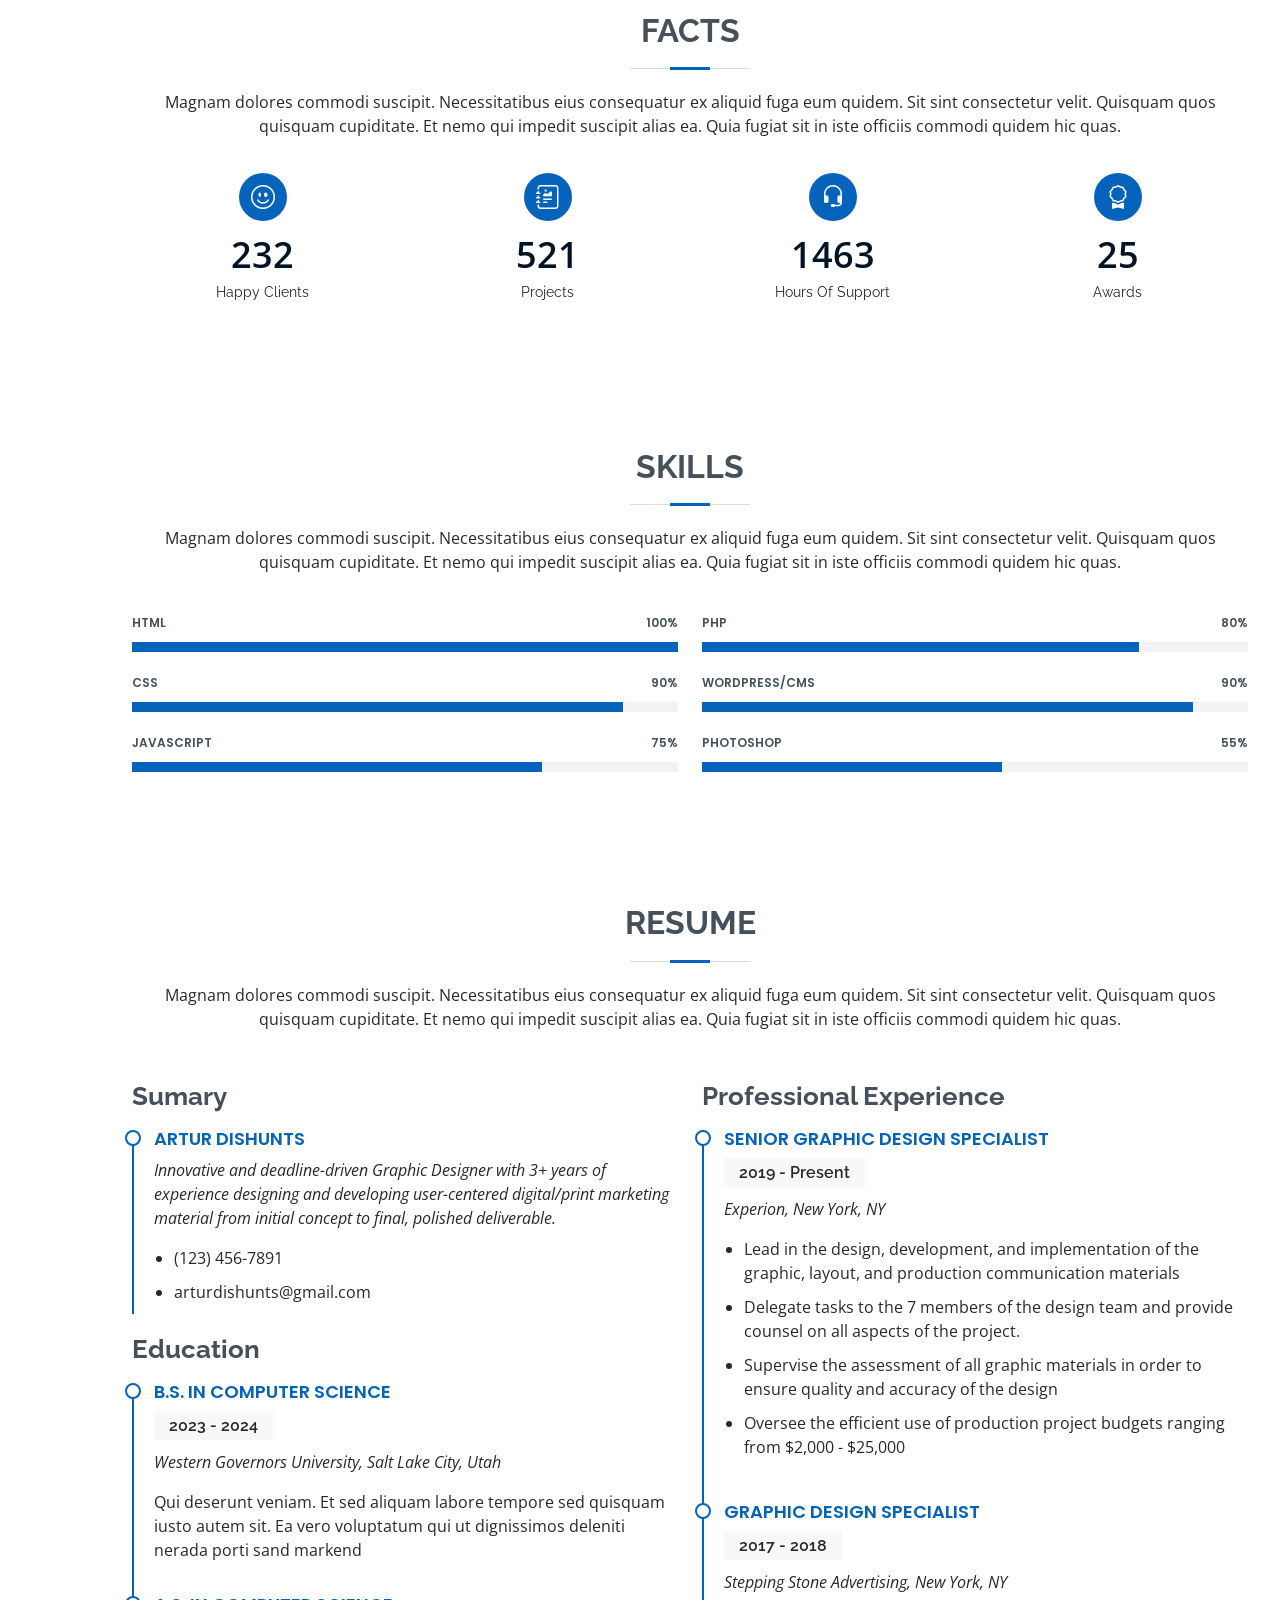
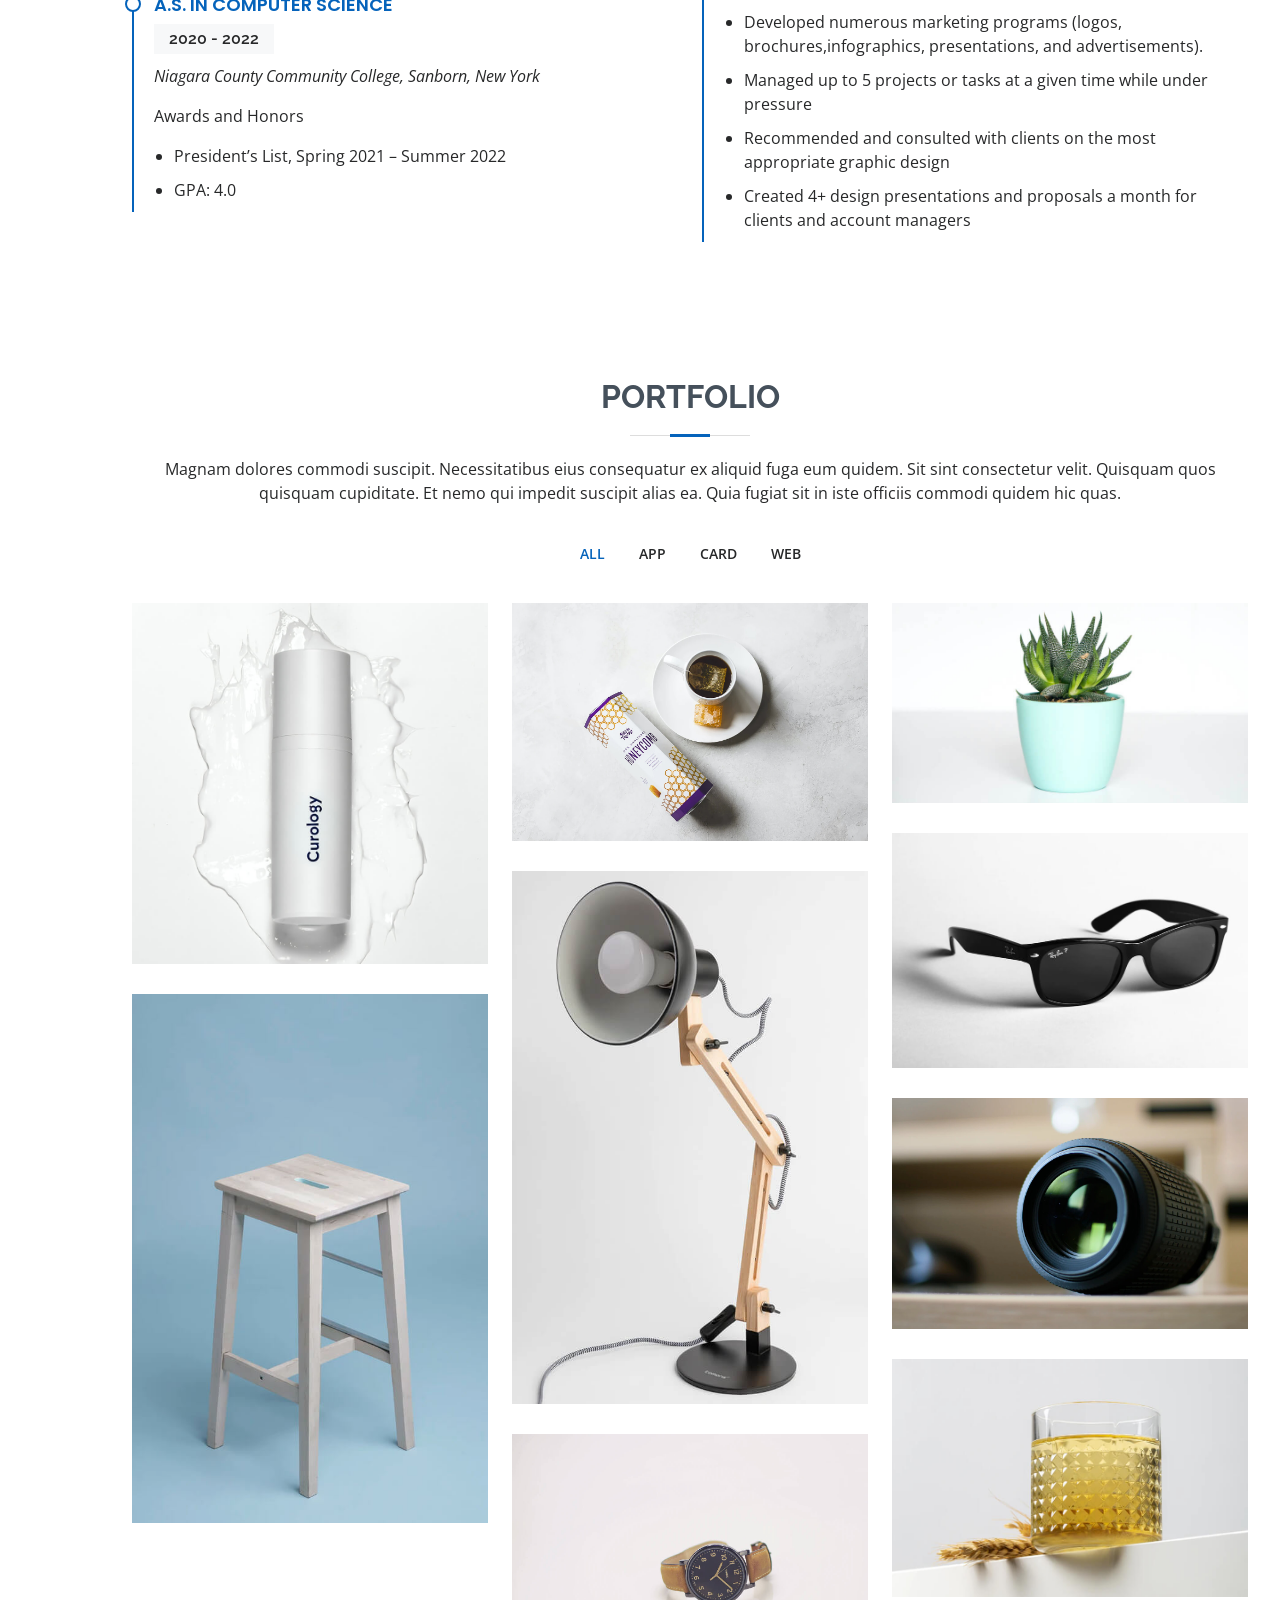
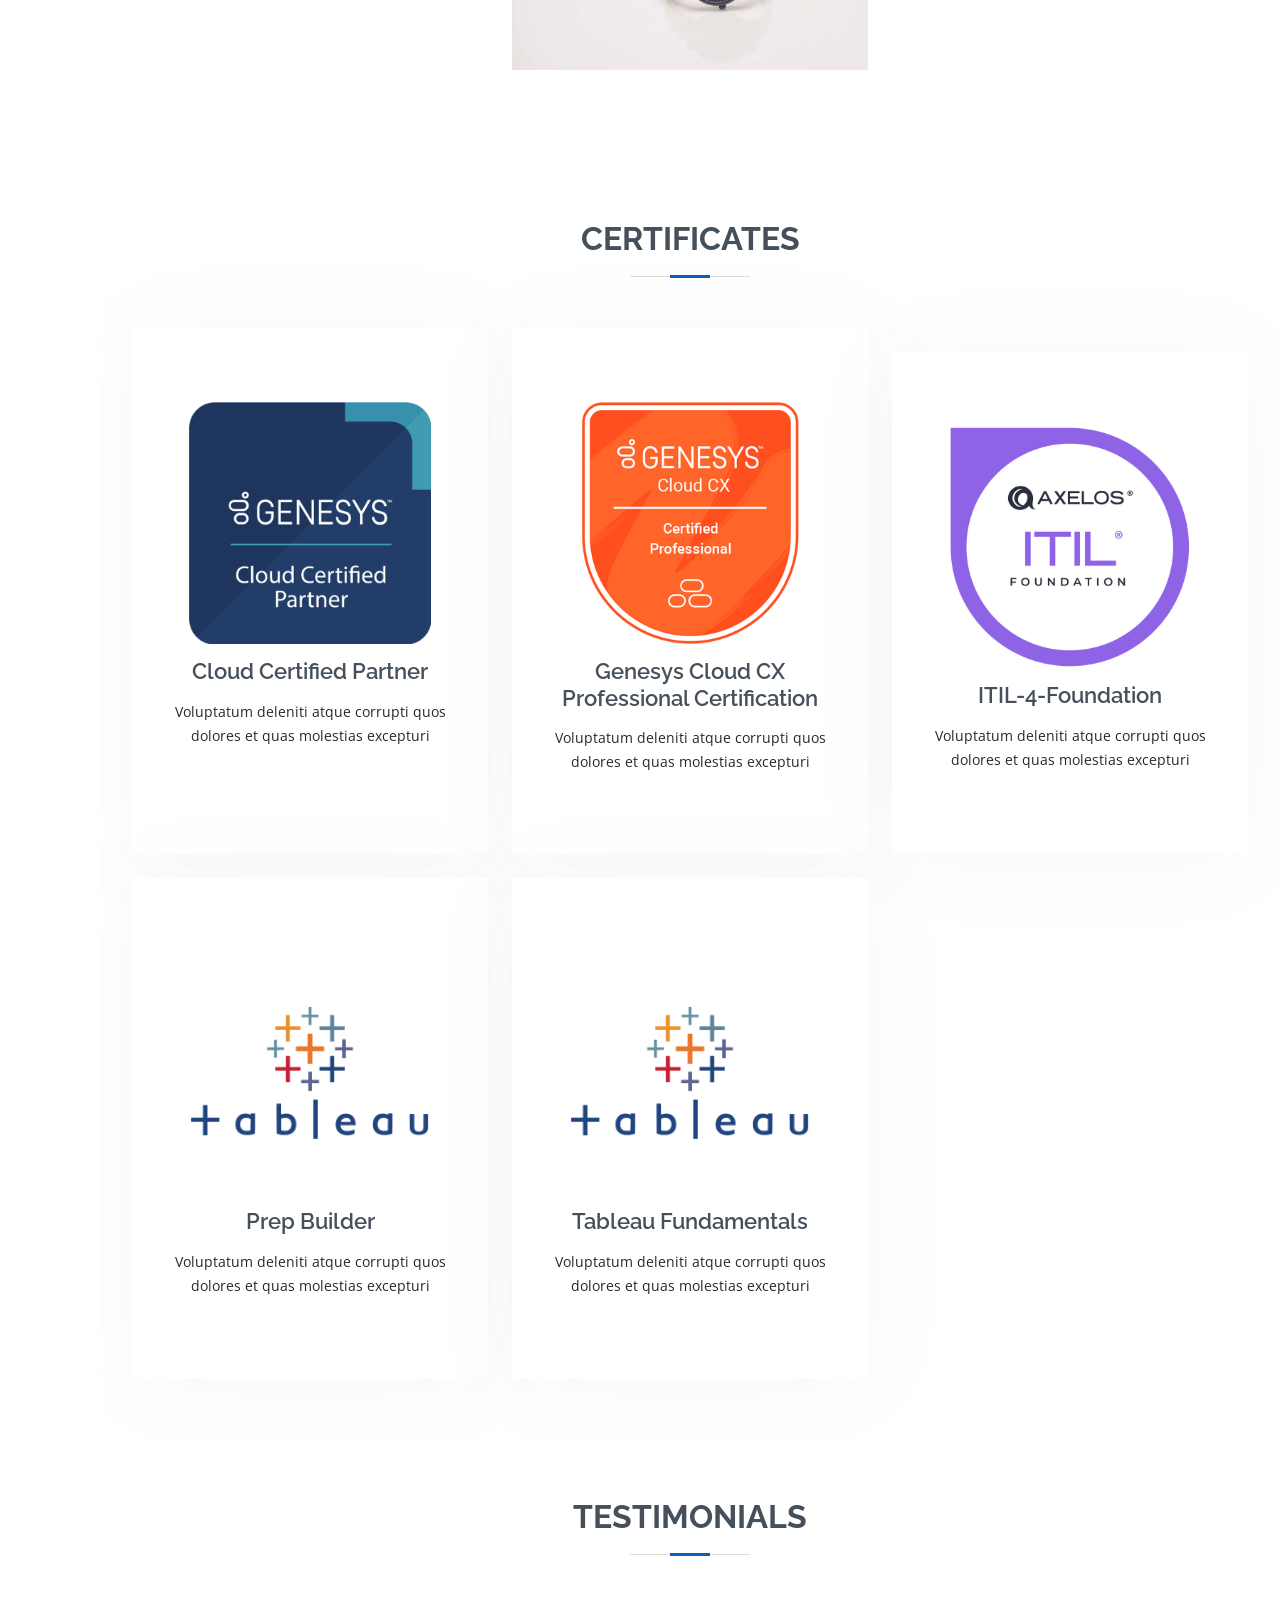
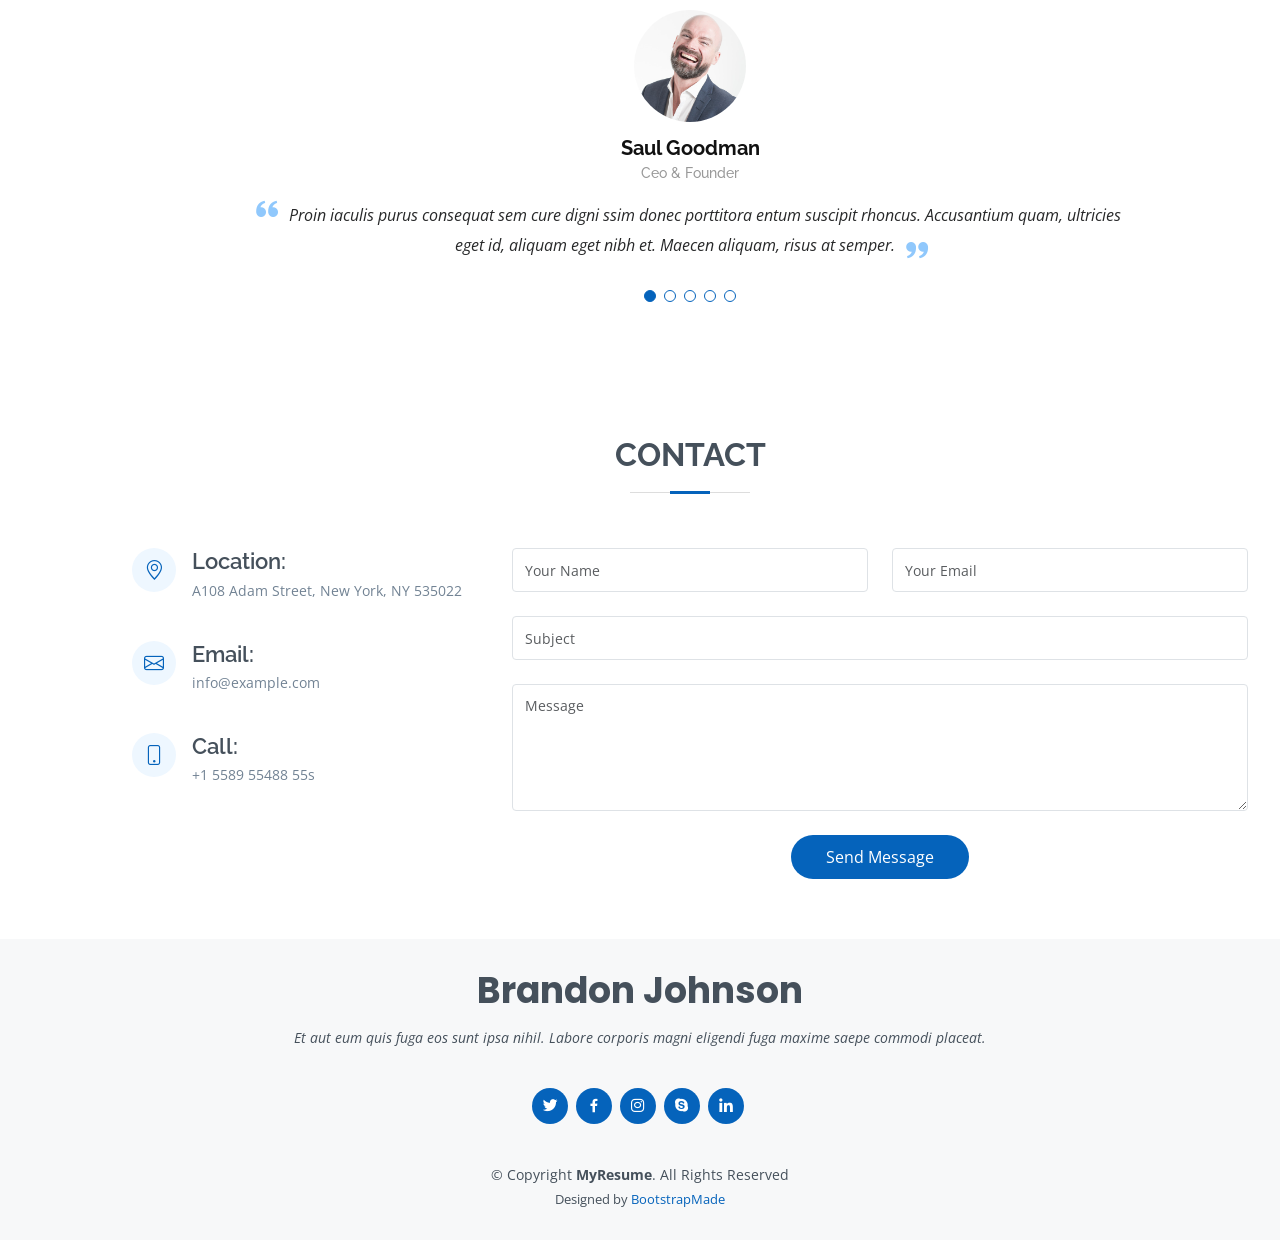
==== commit 18df9ae6: "new changes" ====
--- a/index.html
+++ b/index.html
@@ -470,7 +470,7 @@
 			<div class="icon">
 				<img class="border-0 img-thumbnail"  src="assets/img/certificates/ccp.png" alt="Cloud Certified Partner">
 			</div>
-			<h4><a href="">Cloud Certified Partner</a></h4>
+			<h4><a href="https://www.credly.com/earner/earned/badge/997a53d7-507c-4ef3-86a1-dd12a46f038d">Cloud Certified Partner</a></h4>
 			  <p>Voluptatum deleniti atque corrupti quos dolores et quas molestias excepturi</p>
 		  </div>
 		  
@@ -481,62 +481,42 @@
 			<div class="icon">
 				<img class="border-0 img-thumbnail"  src="assets/img/certificates/GCP.png" alt="Genesys Cloud CX: Professional Certification">
 			</div>
-			<h4><a href="">Genesys Cloud CX<br> Professional Certification</a></h4>
+			<h4><a href="https://www.credly.com/earner/earned/badge/4163ce62-3622-4432-b85e-bd557515f547">Genesys Cloud CX<br> Professional Certification</a></h4>
 			<p>Voluptatum deleniti atque corrupti quos dolores et quas molestias excepturi</p>
 		  </div>
 		</div>
 
-		<div class="col-lg-4 col-md-6 d-flex align-items-stretch mt-4 mt-lg-0" data-aos="zoom-in" data-aos-delay="300">
-		  <div class="icon-box iconbox-pink">
-			<div class="icon">
-			  <svg width="100" height="100" viewBox="0 0 600 600" xmlns="http://www.w3.org/2000/svg">
-				<path stroke="none" stroke-width="0" fill="#f5f5f5" d="M300,541.5067337569781C382.14930387511276,545.0595476570109,479.8736841581634,548.3450877840088,526.4010558755058,480.5488172755941C571.5218469581645,414.80211281144784,517.5187510058486,332.0715597781072,496.52539010469104,255.14436215662573C477.37192572678356,184.95920475031193,473.57363656557914,105.61284051026155,413.0603344069578,65.22779650032875C343.27470386102294,18.654635553484475,251.2091493199835,5.337323636656869,175.0934190732945,40.62881213300186C97.87086631185822,76.43348514350839,51.98124368387456,156.15599469081315,36.44837278890362,239.84606092416172C21.716077023791087,319.22268207091537,43.775223500013084,401.1760424656574,96.891909868211,461.97329694683043C147.22146801428983,519.5804099606455,223.5754009179313,538.201503339737,300,541.5067337569781"></path>
-			  </svg>
-			  <i class="bx bx-tachometer"></i>
+		<div class="col-lg-4 col-md-6 d-flex align-items-stretch mt-4" data-aos="zoom-in" data-aos-delay="300">
+			<div class="icon-box iconbox-teal">
+			  <div class="icon">
+				  <img class="border-0 img-thumbnail"  src="assets/img/certificates/ITIL-4-Foundation.png" alt="ITIL-4-Foundation">
+			  </div>
+			  <h4><a href="https://verify.skilljar.com/c/w2awg4ncoadi">ITIL-4-Foundation</a></h4>
+			  <p>Voluptatum deleniti atque corrupti quos dolores et quas molestias excepturi</p>
 			</div>
-			<h4><a href="">Magni Dolores</a></h4>
-			<p>Excepteur sint occaecat cupidatat non proident, sunt in culpa qui officia</p>
 		  </div>
-		</div>
 
 		<div class="col-lg-4 col-md-6 d-flex align-items-stretch mt-4" data-aos="zoom-in" data-aos-delay="100">
 		  <div class="icon-box iconbox-yellow">
 			<div class="icon">
-			  <svg width="100" height="100" viewBox="0 0 600 600" xmlns="http://www.w3.org/2000/svg">
-				<path stroke="none" stroke-width="0" fill="#f5f5f5" d="M300,503.46388370962813C374.79870501325706,506.71871716319447,464.8034551963731,527.1746412648533,510.4981551193396,467.86667711651364C555.9287308511215,408.9015244558933,512.6030010748507,327.5744911775523,490.211057578863,256.5855673507754C471.097692560561,195.9906835881958,447.69079081568157,138.11976852964426,395.19560036434837,102.3242989838813C329.3053358748298,57.3949838291264,248.02791733380457,8.279543830951368,175.87071277845988,42.242879143198664C103.41431057327972,76.34704239035025,93.79494320519305,170.9812938413882,81.28167332365135,250.07896920659033C70.17666984294237,320.27484674793965,64.84698225790005,396.69656628748305,111.28512138212992,450.4950937839243C156.20124167950087,502.5303643271138,231.32542653798444,500.4755392045468,300,503.46388370962813"></path>
-			  </svg>
-			  <i class="bx bx-layer"></i>
+				<img class="border-0 img-thumbnail"  src="assets/img/certificates/Tableau.png" alt="Tableau: Prep Builder">
 			</div>
-			<h4><a href="">Nemo Enim</a></h4>
-			<p>At vero eos et accusamus et iusto odio dignissimos ducimus qui blanditiis</p>
+			<h4><a href="https://verify.skilljar.com/c/4ybca4bjeshn">Prep Builder</a></h4>
+			<p>Voluptatum deleniti atque corrupti quos dolores et quas molestias excepturi</p>
 		  </div>
 		</div>
 
 		<div class="col-lg-4 col-md-6 d-flex align-items-stretch mt-4" data-aos="zoom-in" data-aos-delay="200">
 		  <div class="icon-box iconbox-red">
 			<div class="icon">
-			  <svg width="100" height="100" viewBox="0 0 600 600" xmlns="http://www.w3.org/2000/svg">
-				<path stroke="none" stroke-width="0" fill="#f5f5f5" d="M300,532.3542879108572C369.38199826031484,532.3153073249985,429.10787420159085,491.63046689027357,474.5244479745417,439.17860296908856C522.8885846962883,383.3225815378663,569.1668002868075,314.3205725914397,550.7432151929288,242.7694973846089C532.6665558377875,172.5657663291529,456.2379748765914,142.6223662098291,390.3689995646985,112.34683881706744C326.66090330228417,83.06452184765237,258.84405631176094,53.51806209861945,193.32584062364296,78.48882559362697C121.61183558270385,105.82097193414197,62.805066853699245,167.19869350419734,48.57481801355237,242.6138429142374C34.843463184063346,315.3850353017275,76.69343916112496,383.4422959591041,125.22947124332185,439.3748458443577C170.7312796277747,491.8107796887764,230.57421082200815,532.3932930995766,300,532.3542879108572"></path>
-			  </svg>
-			  <i class="bx bx-slideshow"></i>
+				<img class="border-0 img-thumbnail"  src="assets/img/certificates/Tableau.png" alt="Tableau Fundamentals">
 			</div>
-			<h4><a href="">Dele Cardo</a></h4>
-			<p>Quis consequatur saepe eligendi voluptatem consequatur dolor consequuntur</p>
+			<h4><a href="https://verify.skilljar.com/c/w2awg4ncoadi">Tableau Fundamentals</a></h4>
+			<p>Voluptatum deleniti atque corrupti quos dolores et quas molestias excepturi</p>
 		  </div>
 		</div>
 
-		<div class="col-lg-4 col-md-6 d-flex align-items-stretch mt-4" data-aos="zoom-in" data-aos-delay="300">
-		  <div class="icon-box iconbox-teal">
-			<div class="icon">
-			  <svg width="100" height="100" viewBox="0 0 600 600" xmlns="http://www.w3.org/2000/svg">
-				<path stroke="none" stroke-width="0" fill="#f5f5f5" d="M300,566.797414625762C385.7384707136149,576.1784315230908,478.7894351017131,552.8928747891023,531.9192734346935,484.94944893311C584.6109503024035,417.5663521118492,582.489472248146,322.67544863468447,553.9536738515405,242.03673114598146C529.1557734026468,171.96086150256528,465.24506316201064,127.66468636344209,395.9583748389544,100.7403814666027C334.2173773831606,76.7482773500951,269.4350130405921,84.62216499799875,207.1952322260088,107.2889140133804C132.92018162631612,134.33871894543012,41.79353780512637,160.00259165414826,22.644507872594943,236.69541883565114C3.319112789854554,314.0945973066697,72.72355303640163,379.243833228382,124.04198916343866,440.3218312028393C172.9286146004772,498.5055451809895,224.45579914871206,558.5317968840102,300,566.797414625762"></path>
-			  </svg>
-			  <i class="bx bx-arch"></i>
-			</div>
-			<h4><a href="">Divera Don</a></h4>
-			<p>Modi nostrum vel laborum. Porro fugit error sit minus sapiente sit aspernatur</p>
-		  </div>
-		</div>
+		
 
 	  </div>
 
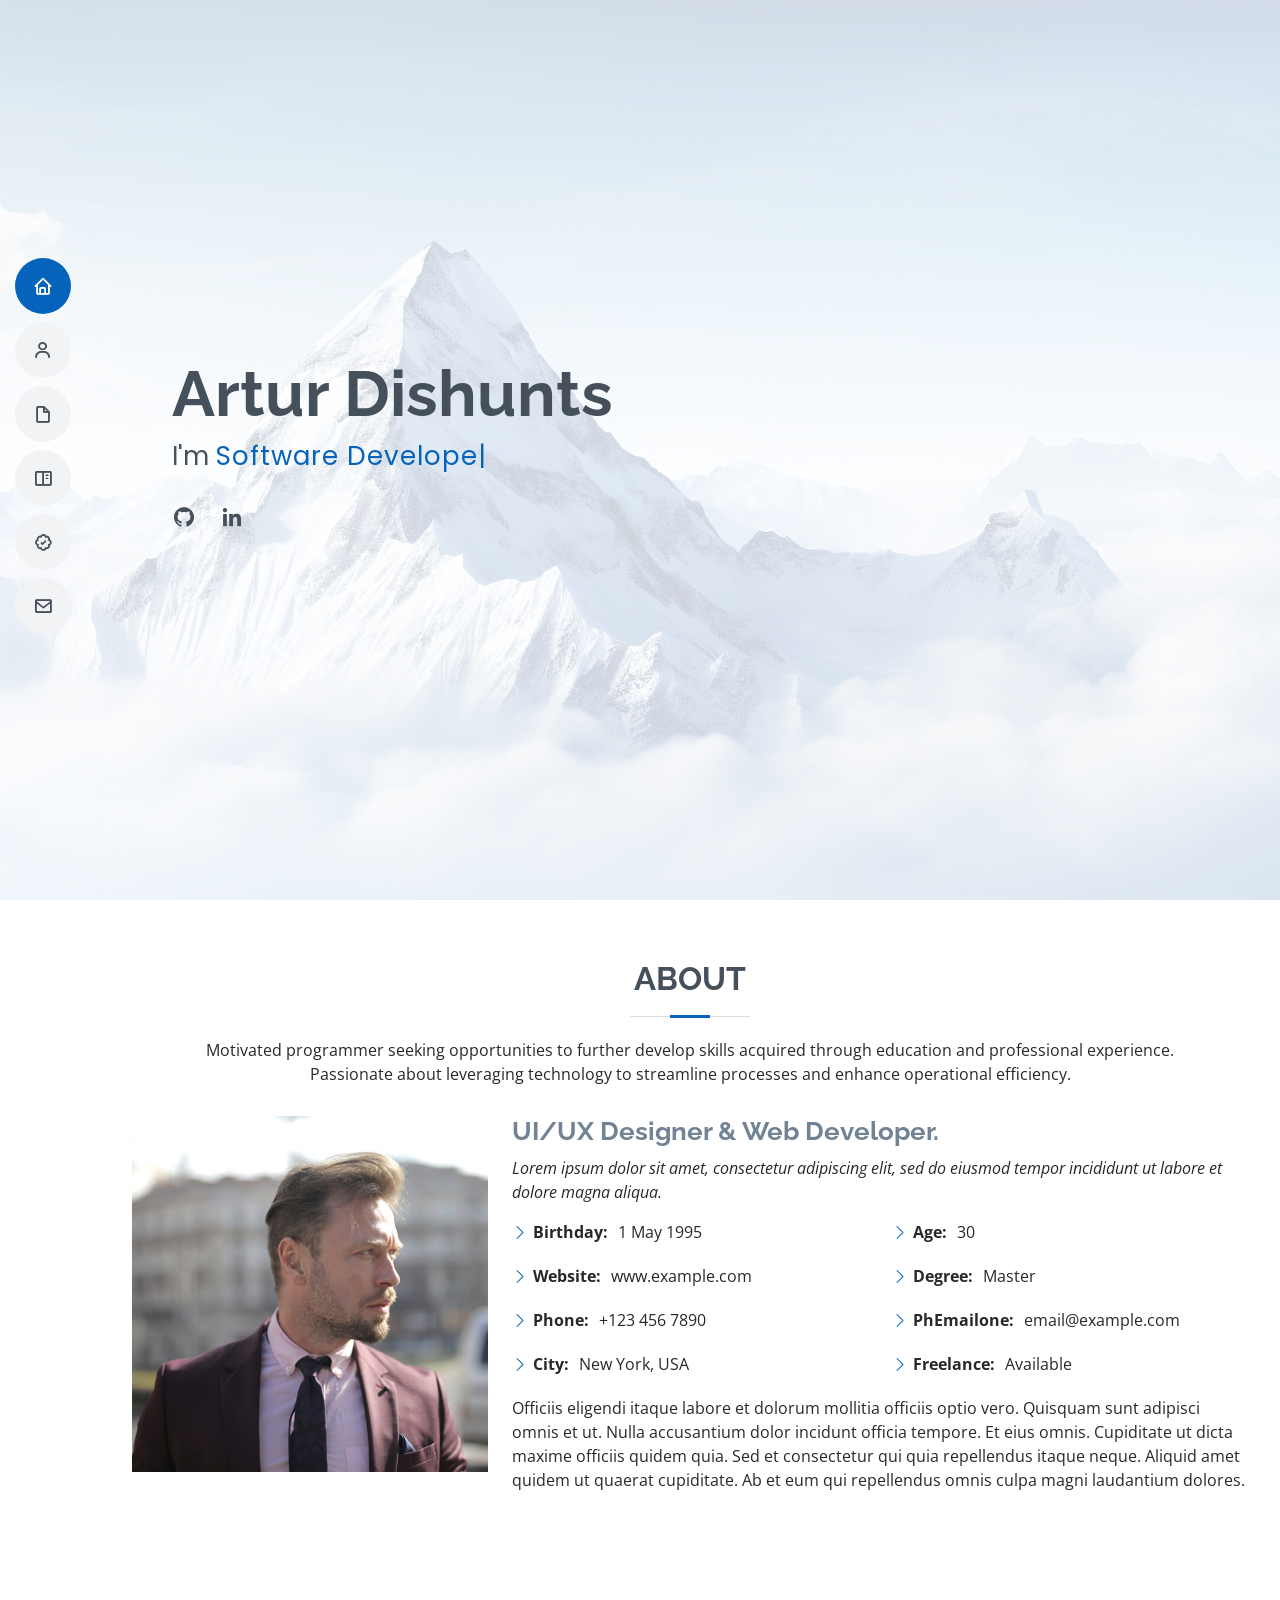
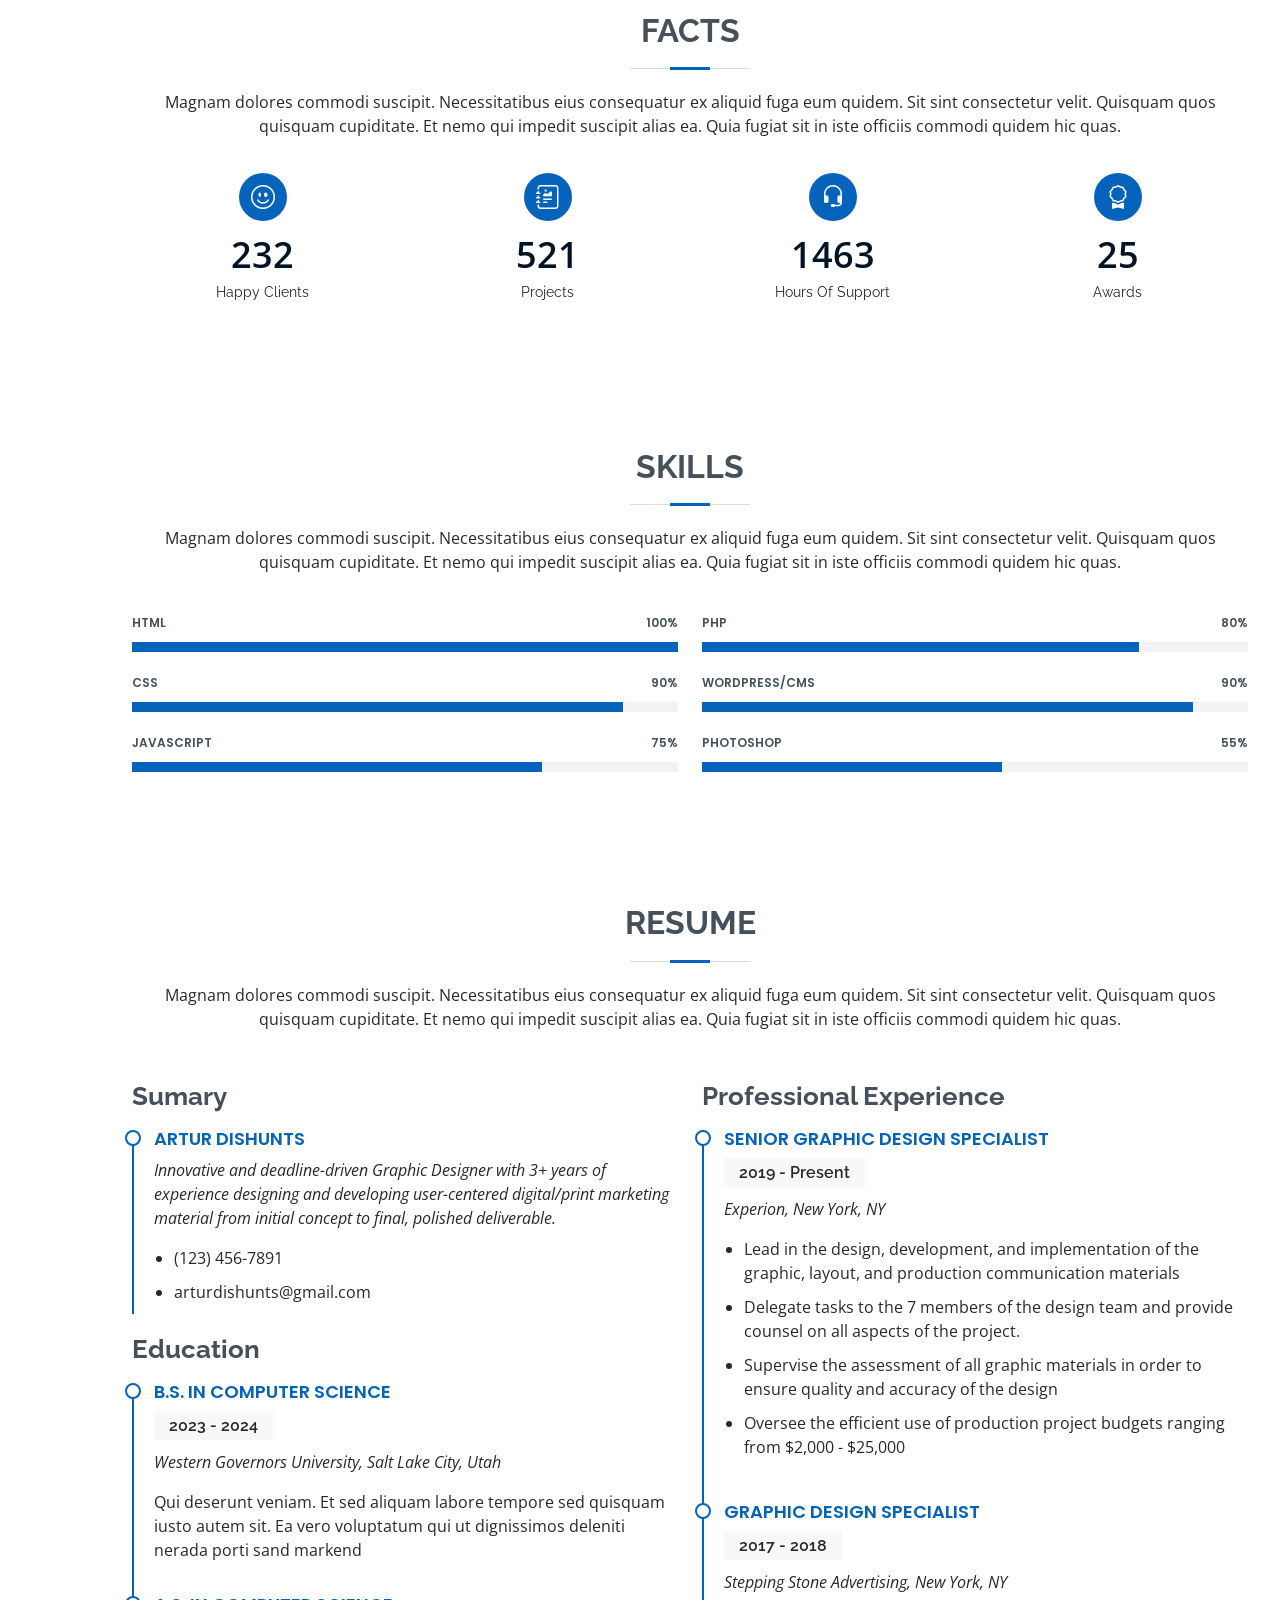
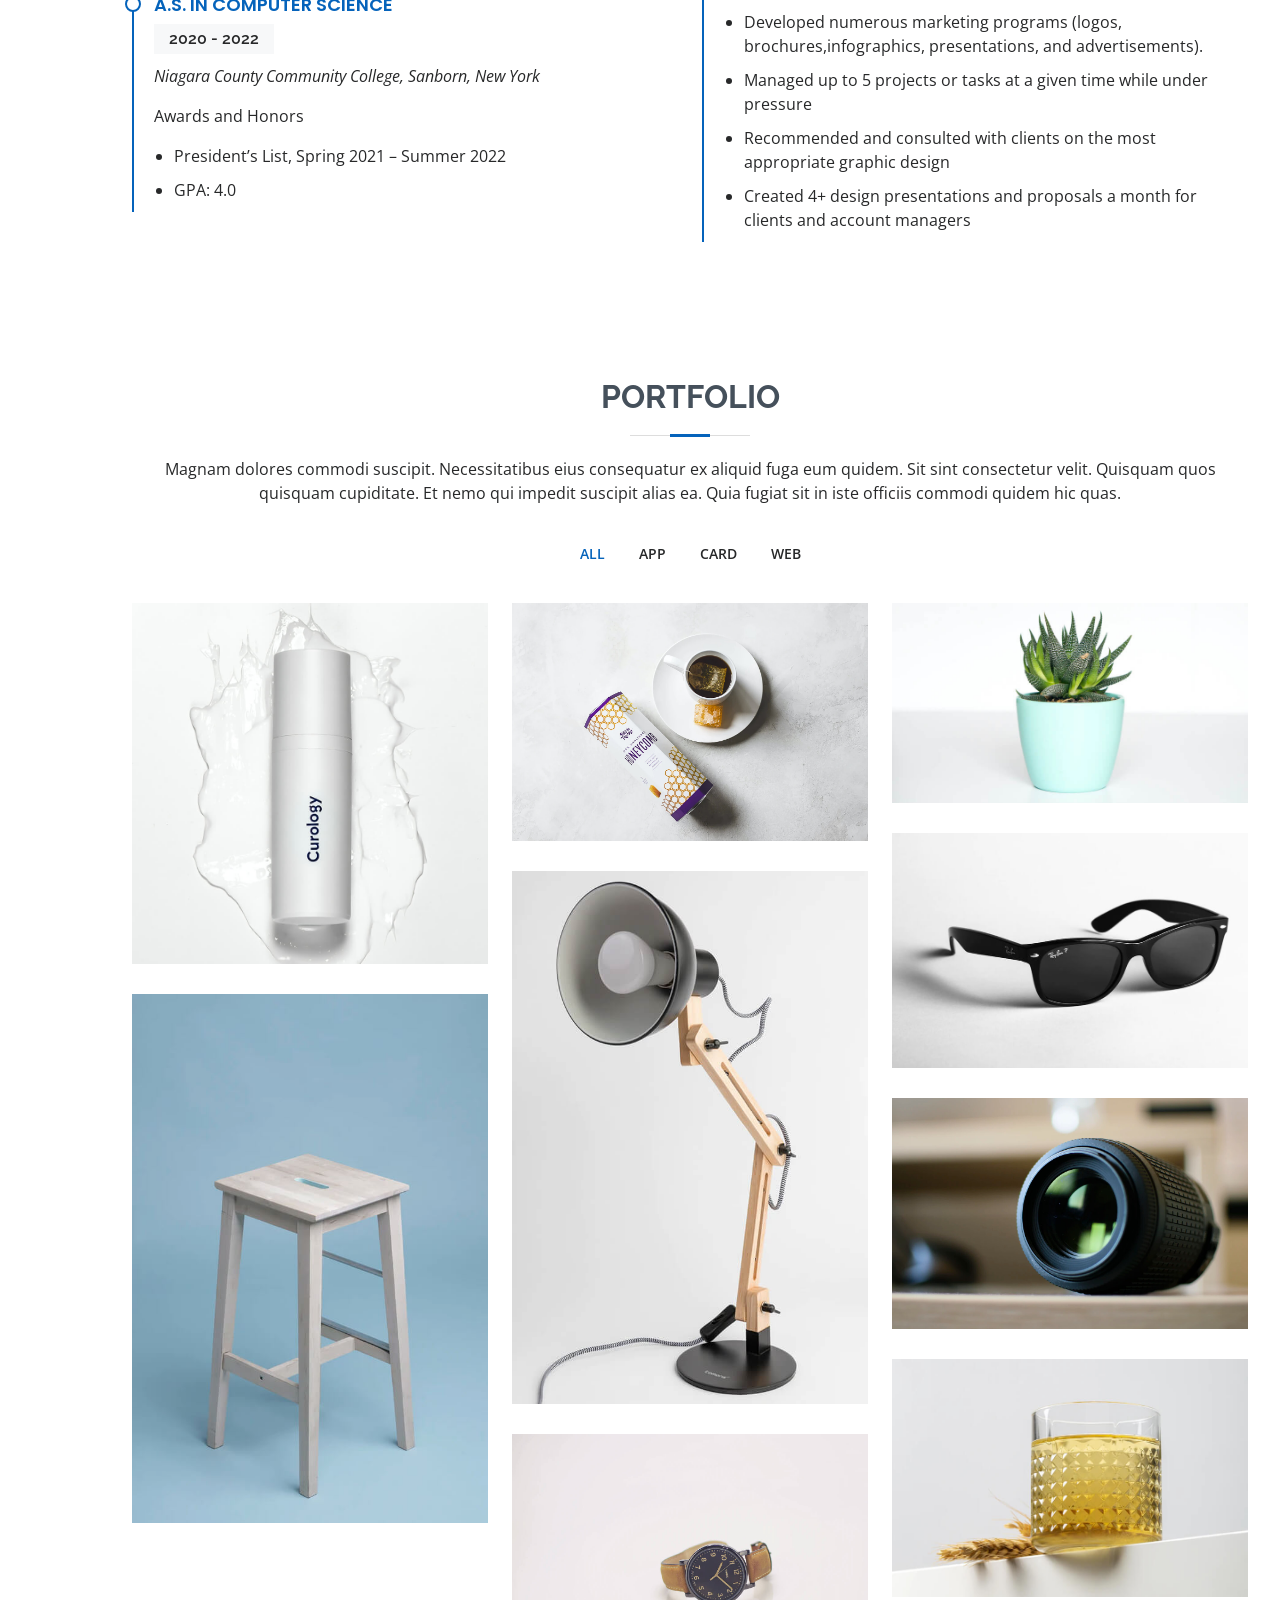
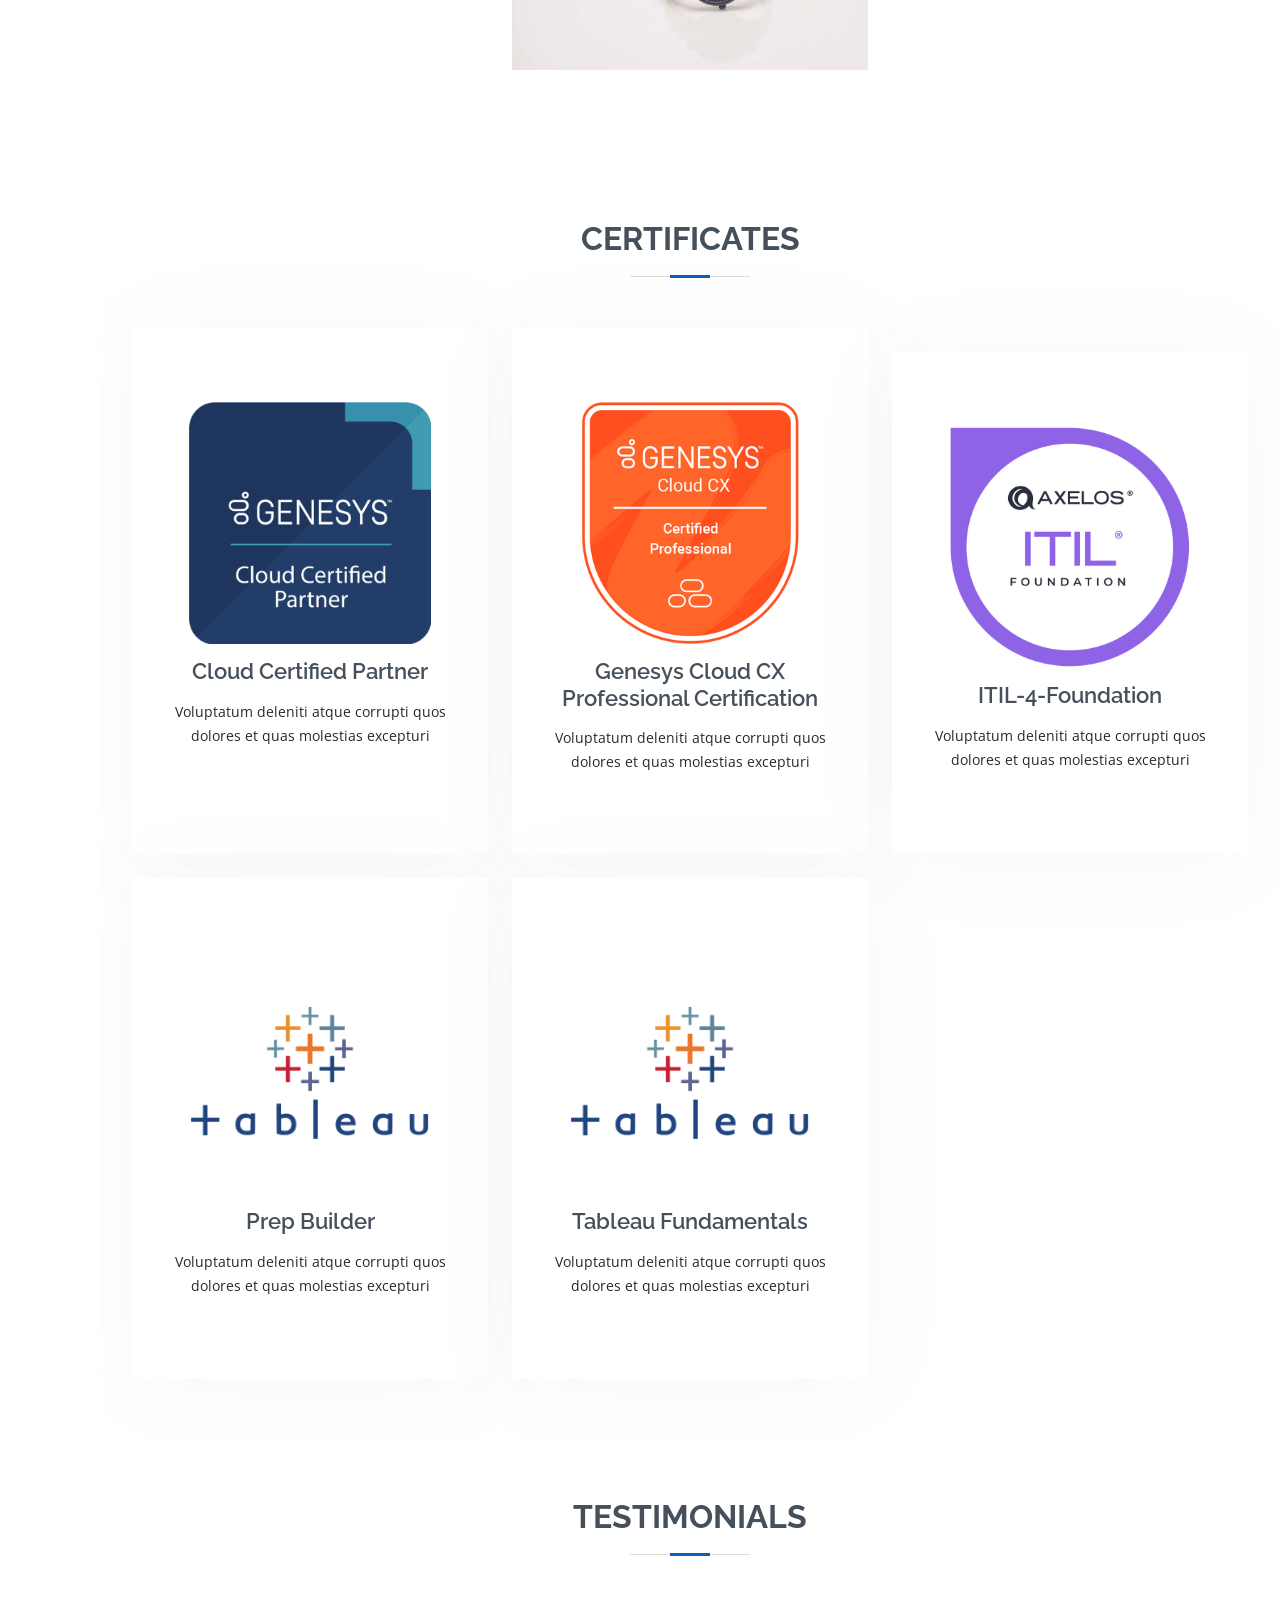
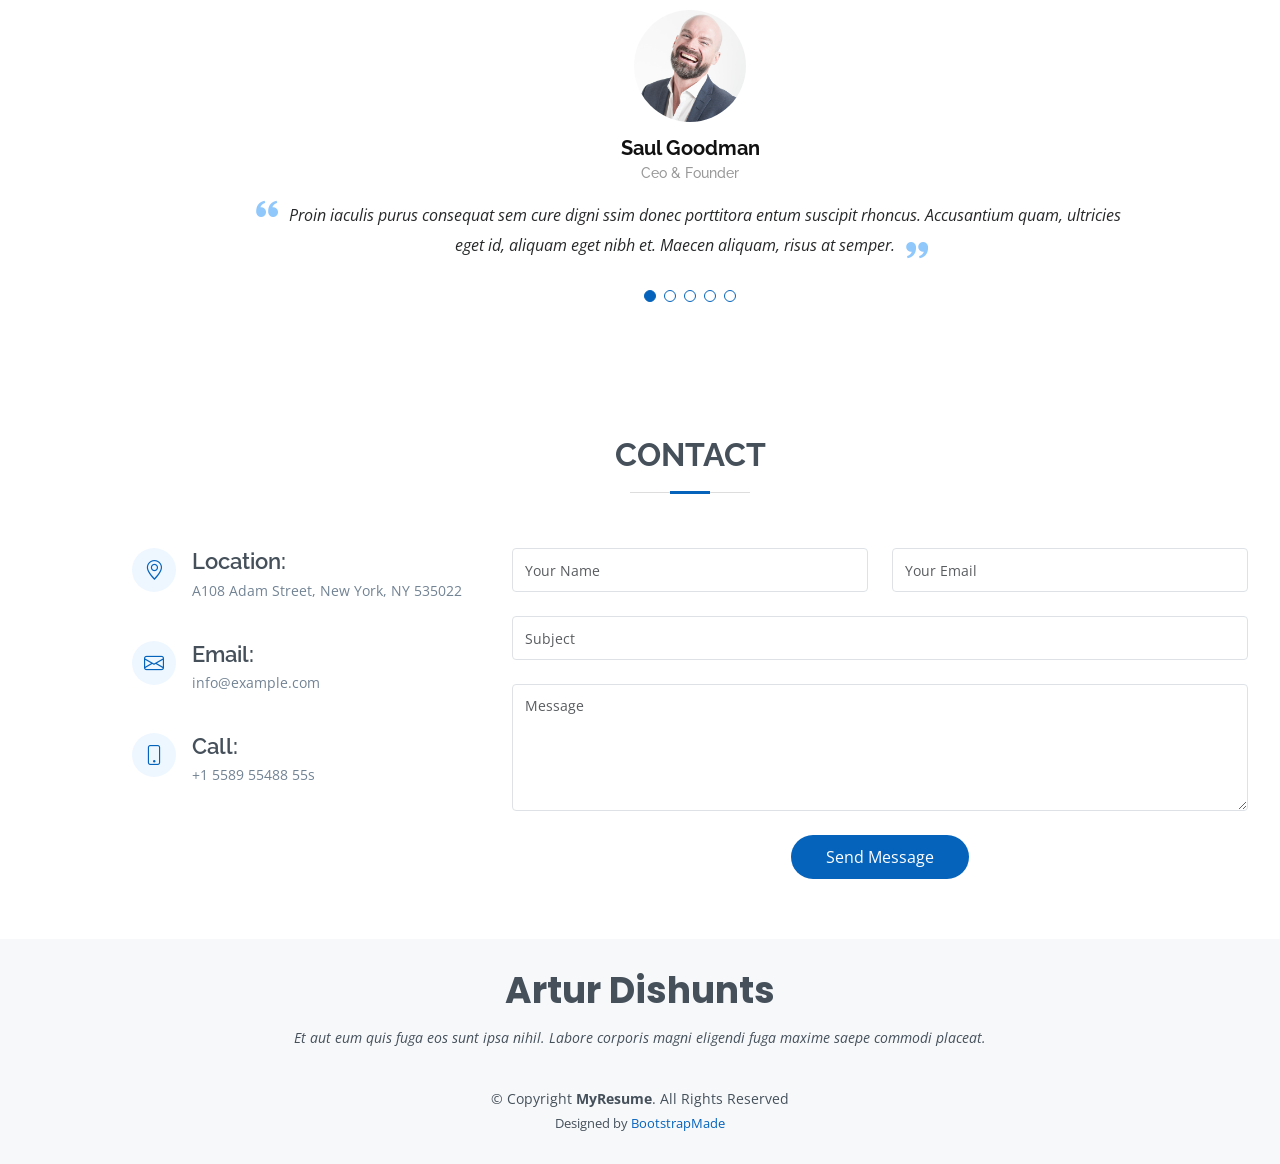
==== commit e95fee4e: "Remove social media" ====
--- a/index.html
+++ b/index.html
@@ -677,15 +677,9 @@
   <!-- ======= Footer ======= -->
   <footer id="footer">
     <div class="container">
-      <h3>Brandon Johnson</h3>
+      <h3>Artur Dishunts</h3>
       <p>Et aut eum quis fuga eos sunt ipsa nihil. Labore corporis magni eligendi fuga maxime saepe commodi placeat.</p>
-      <div class="social-links">
-        <a href="#" class="twitter"><i class="bx bxl-twitter"></i></a>
-        <a href="#" class="facebook"><i class="bx bxl-facebook"></i></a>
-        <a href="#" class="instagram"><i class="bx bxl-instagram"></i></a>
-        <a href="#" class="google-plus"><i class="bx bxl-skype"></i></a>
-        <a href="#" class="linkedin"><i class="bx bxl-linkedin"></i></a>
-      </div>
+      
       <div class="copyright">
         &copy; Copyright <strong><span>MyResume</span></strong>. All Rights Reserved
       </div>
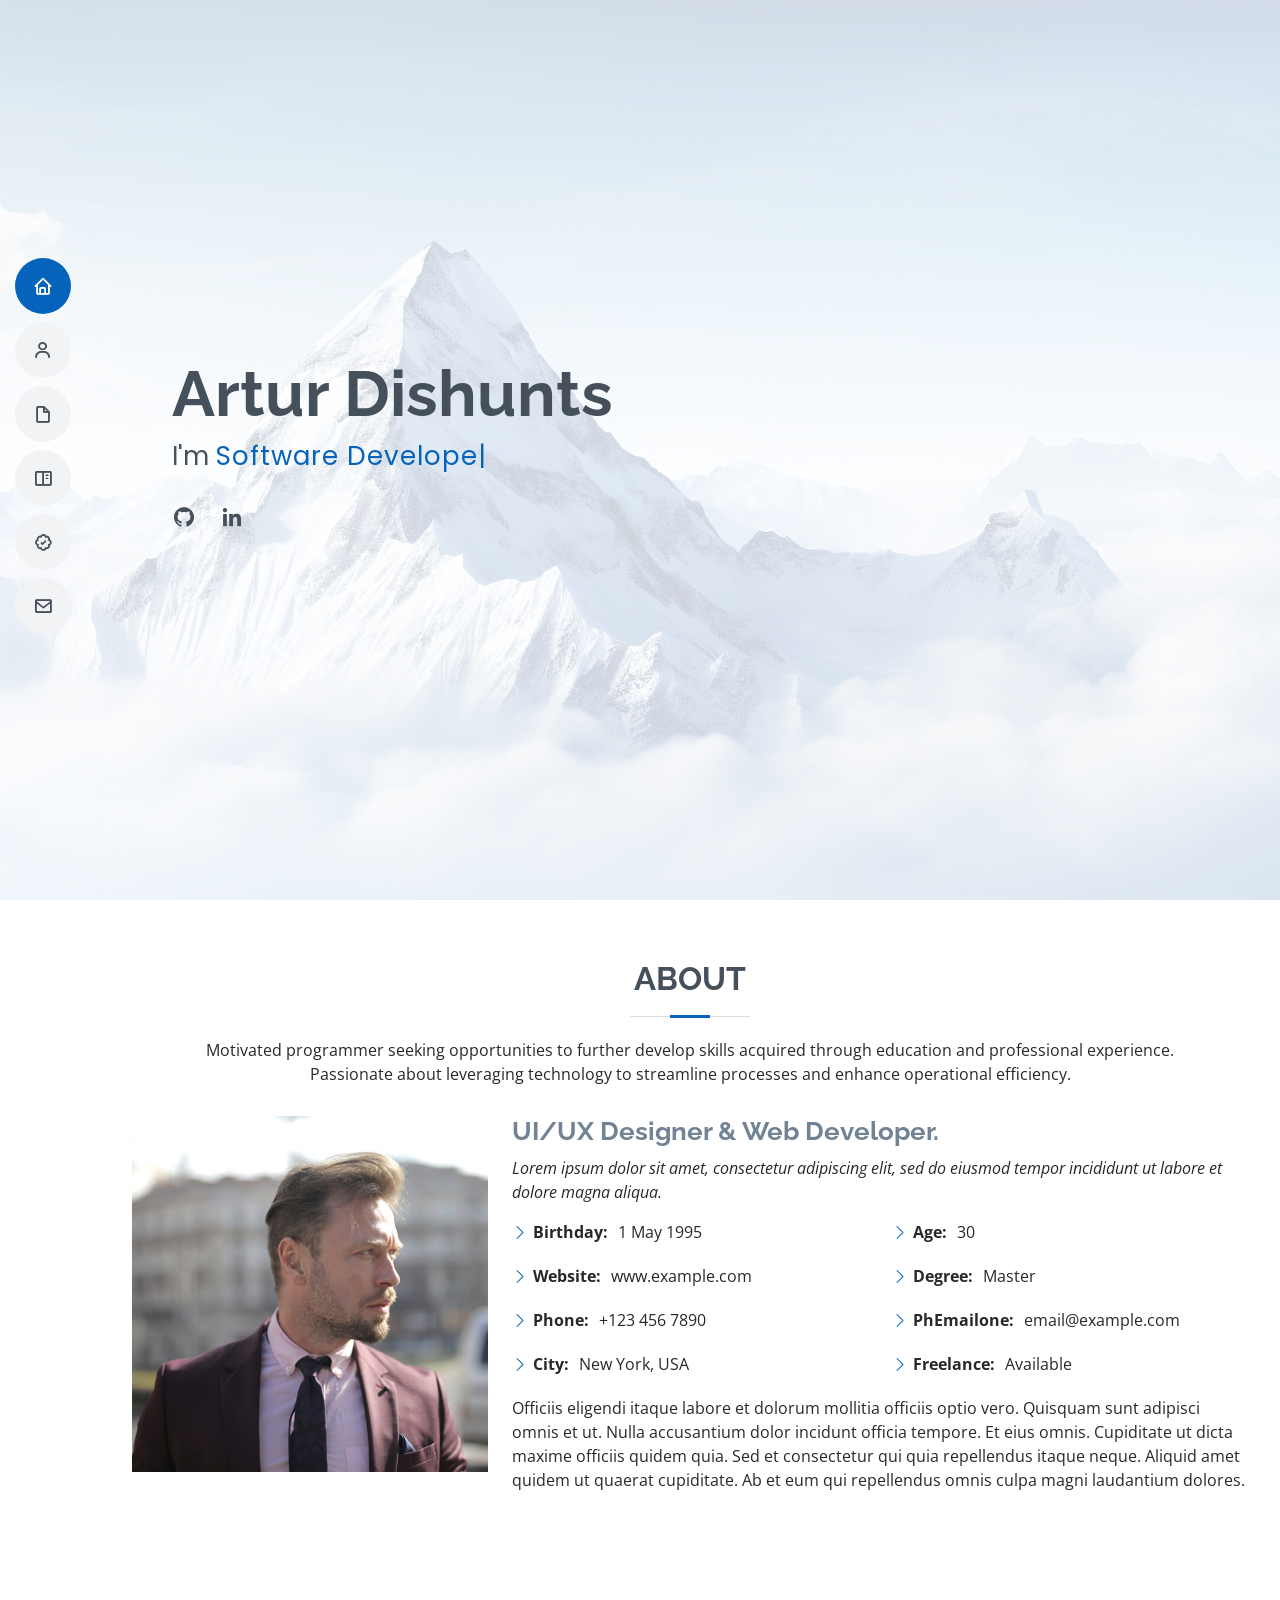
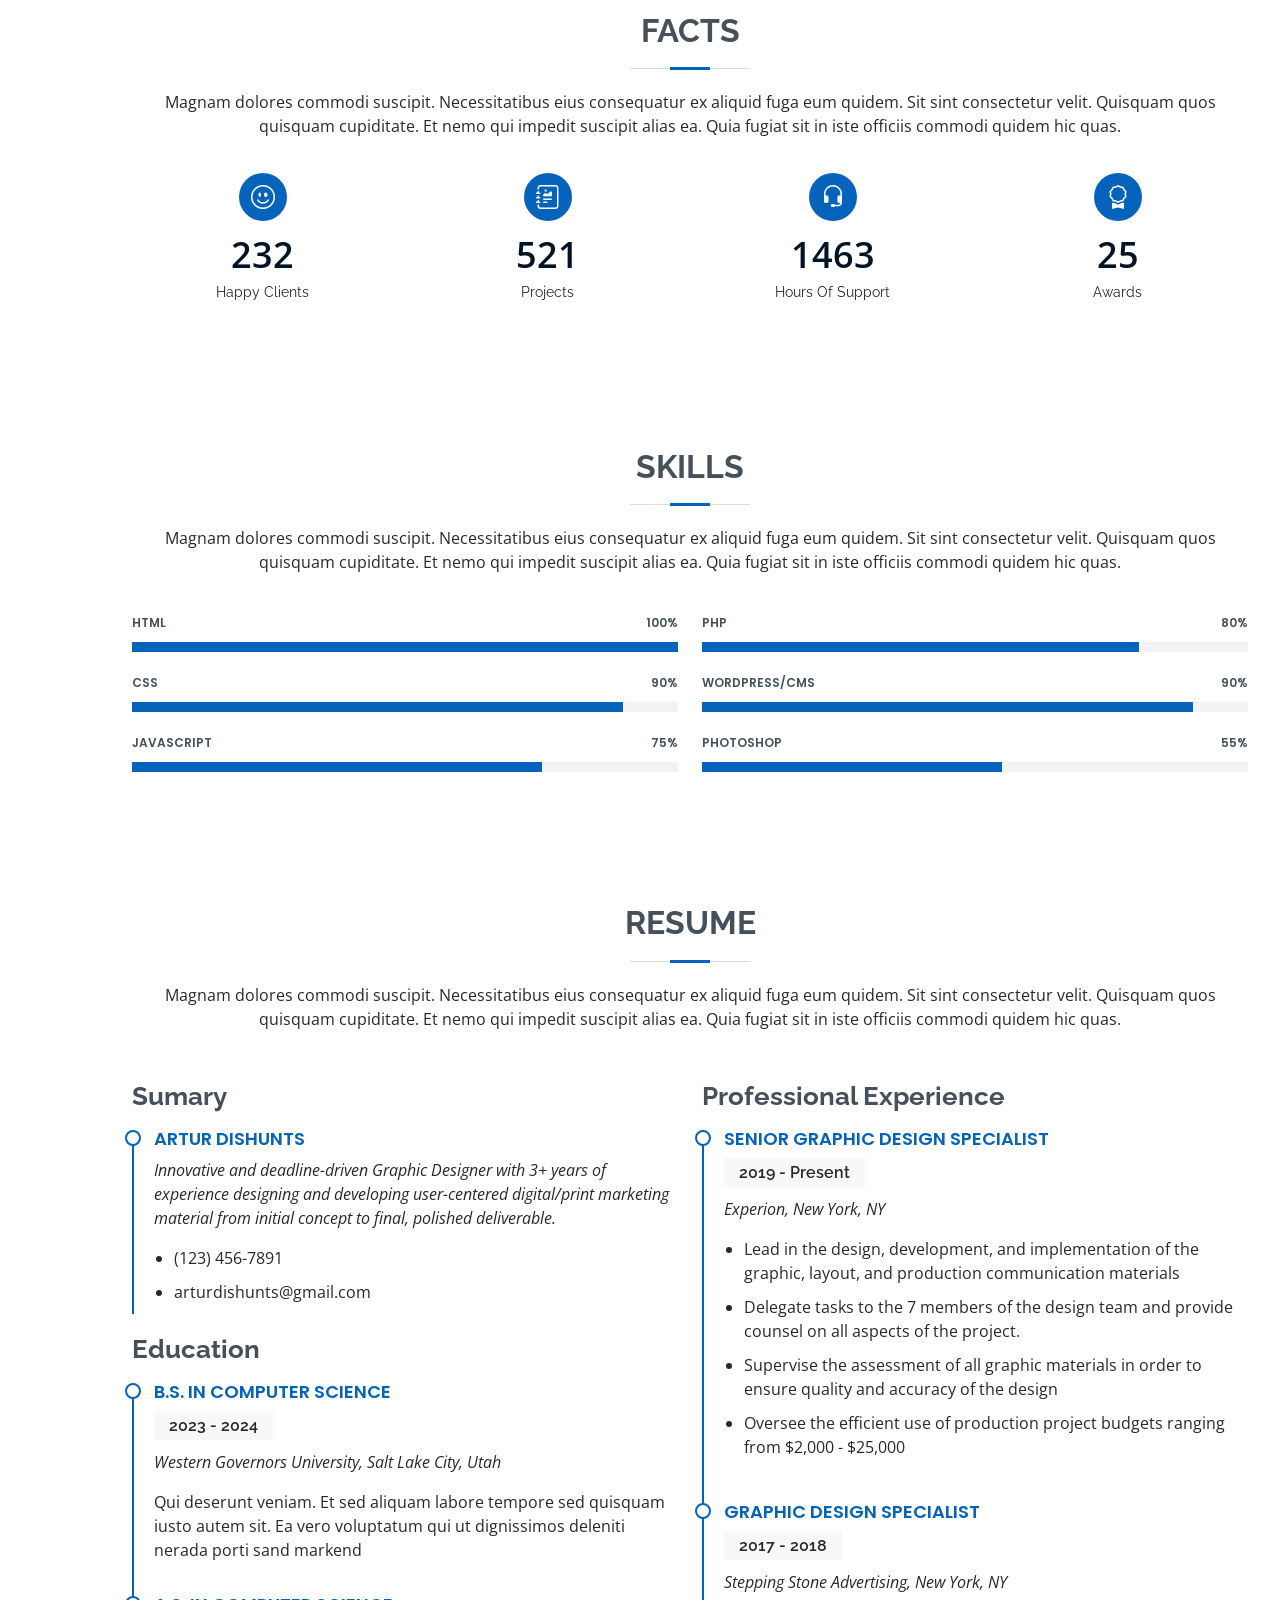
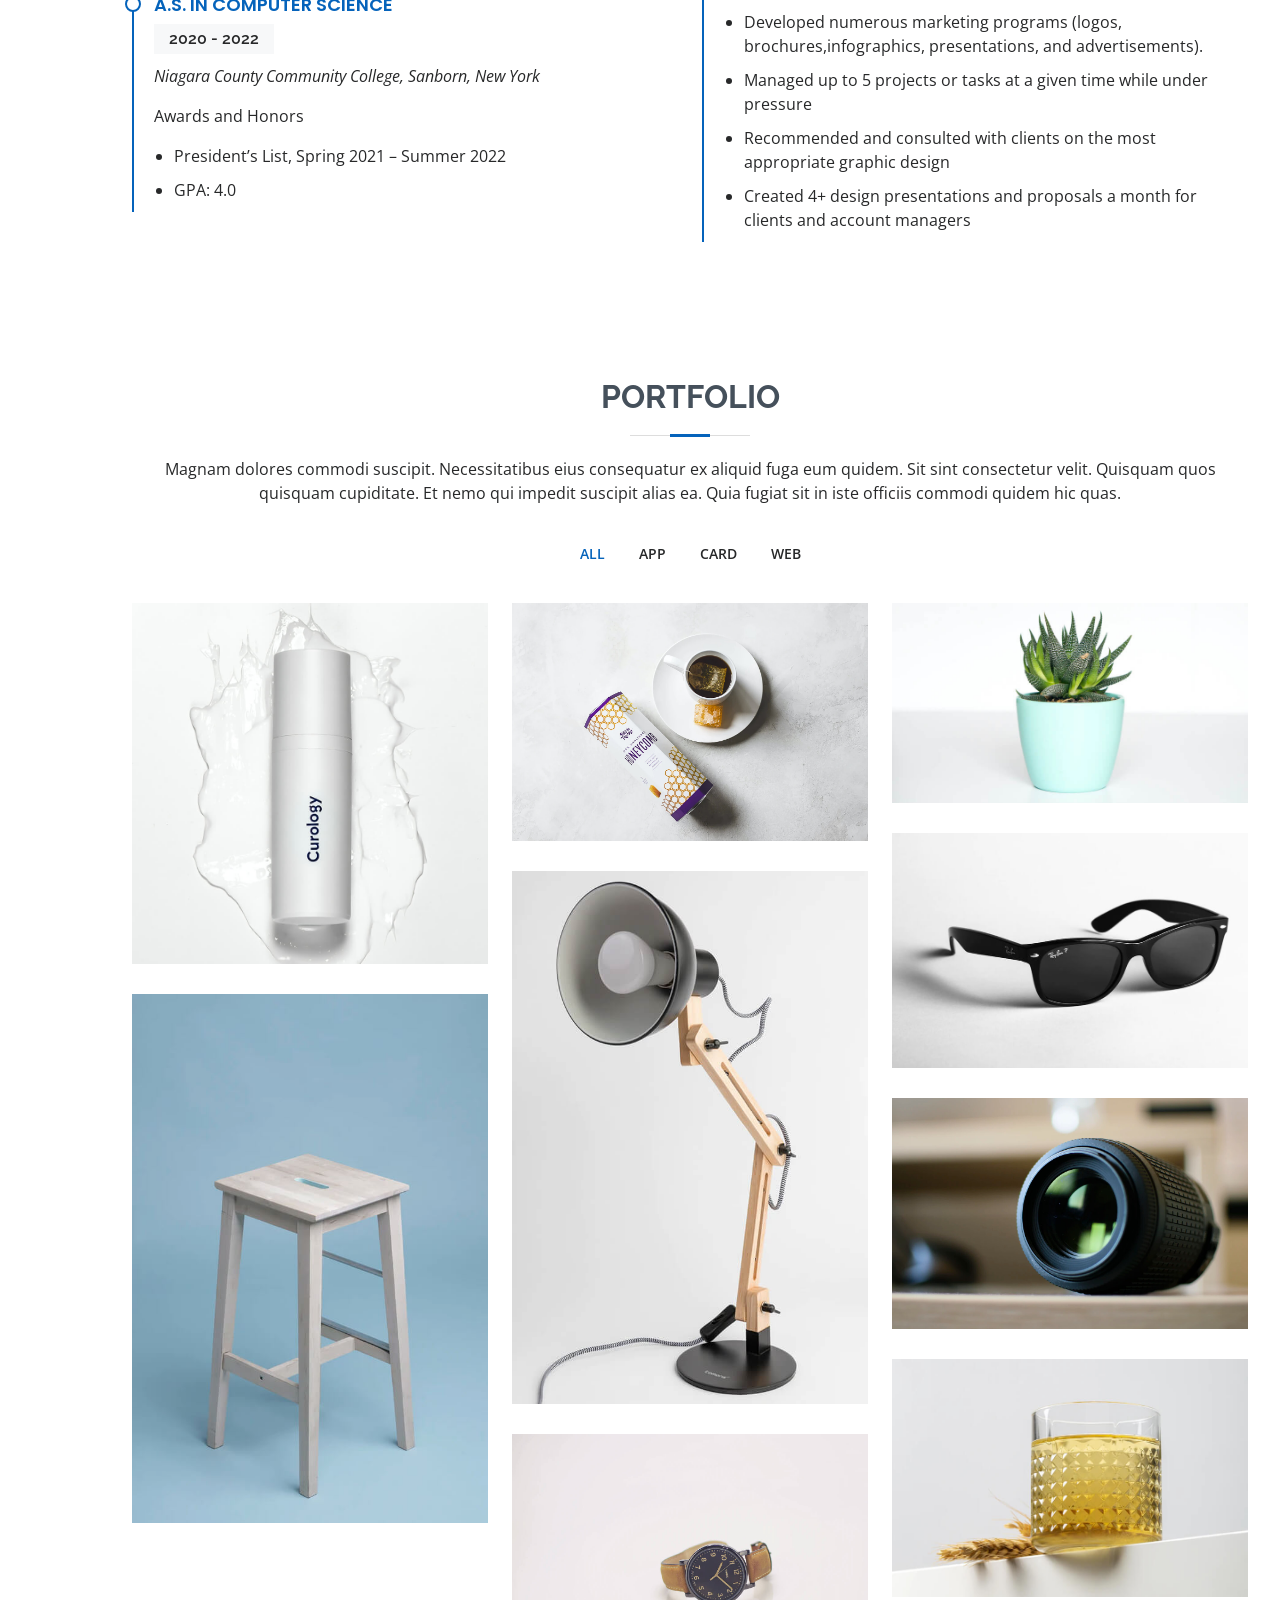
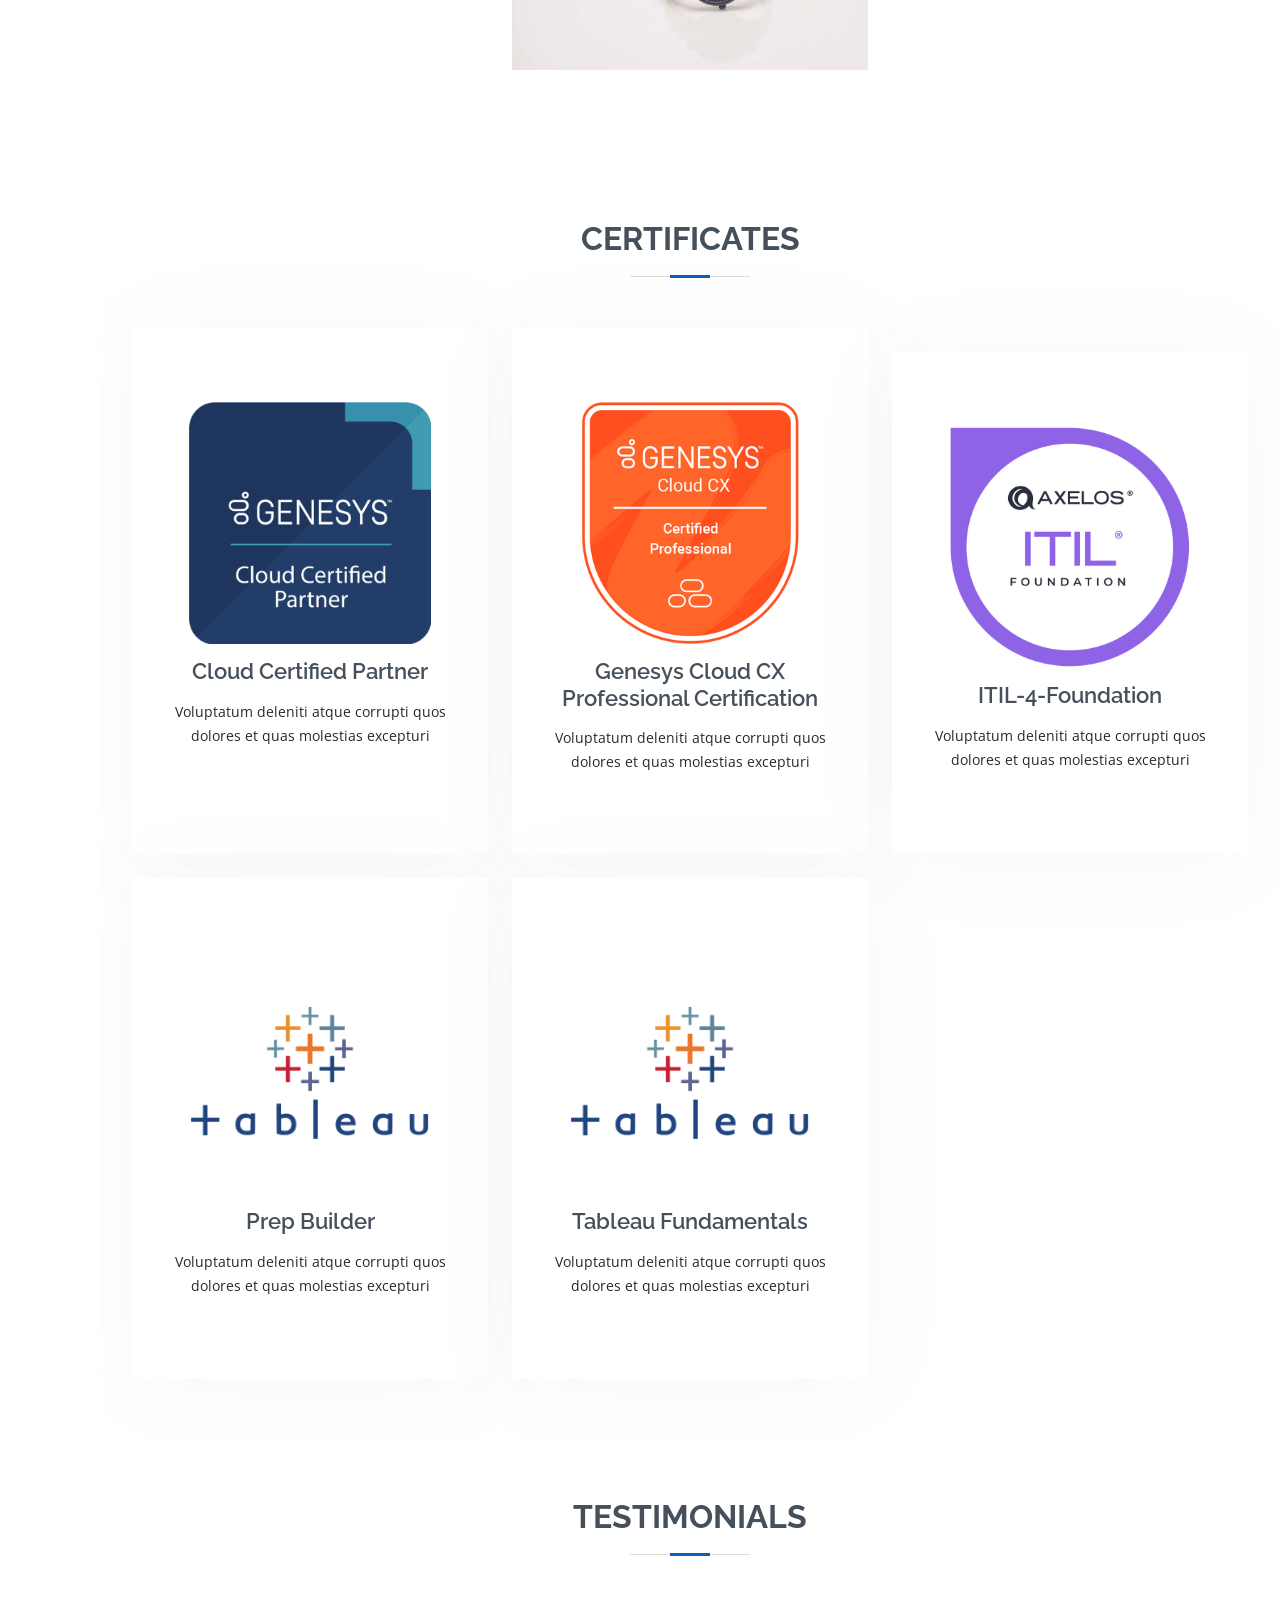
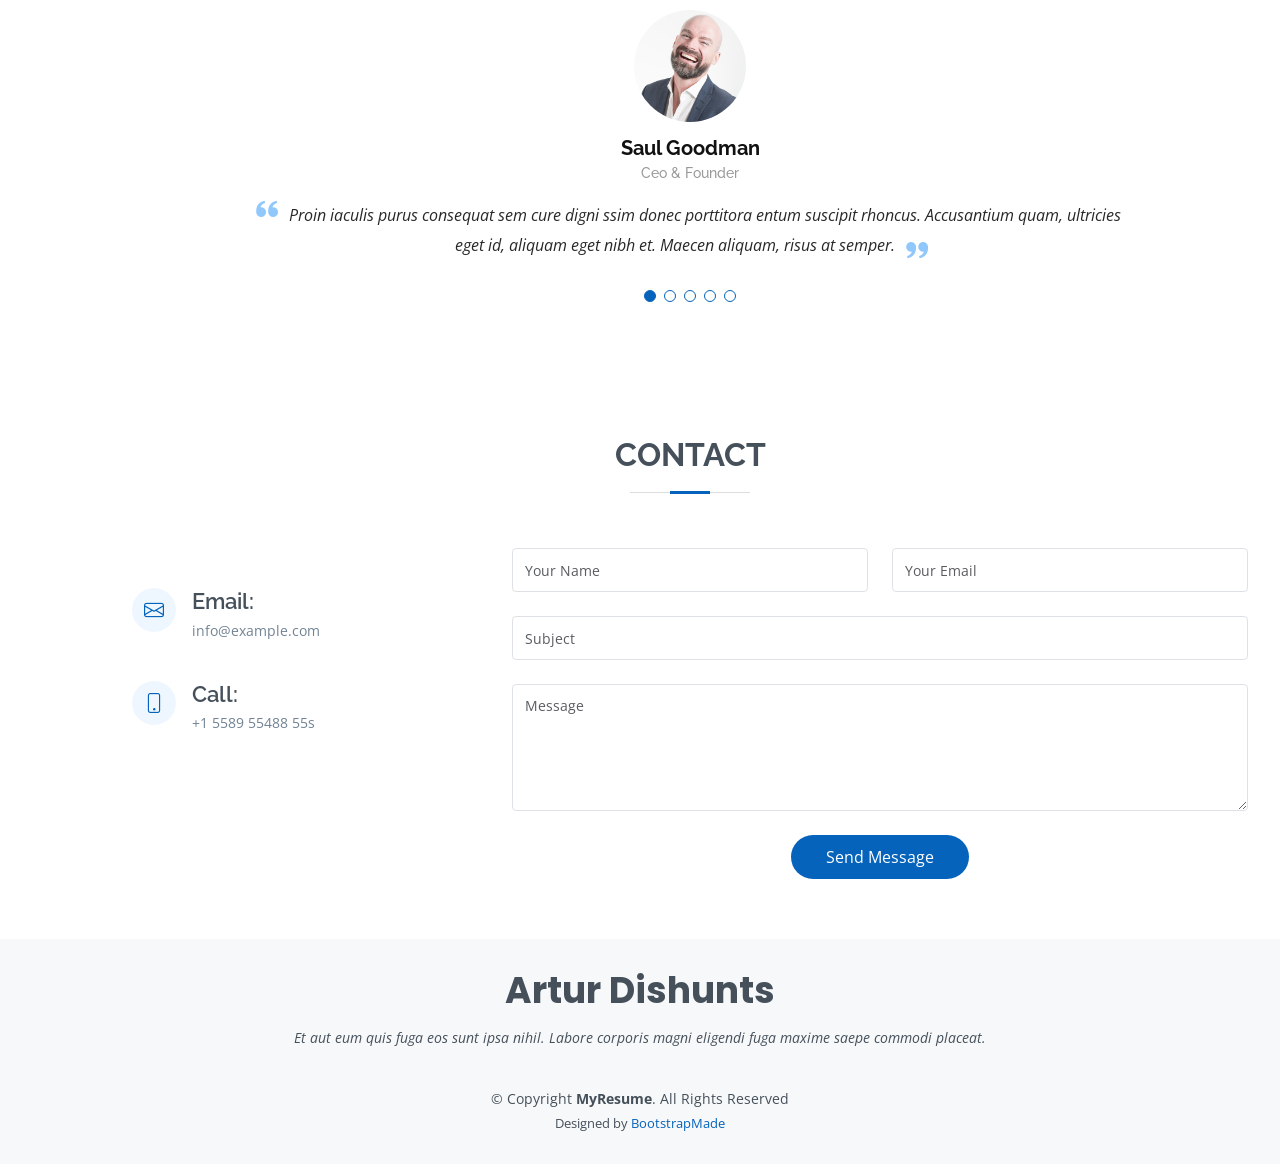
==== commit 842a2682: "Change email Address" ====
--- a/index.html
+++ b/index.html
@@ -618,12 +618,6 @@
 
           <div class="col-lg-4">
             <div class="info">
-              <div class="address">
-                <i class="bi bi-geo-alt"></i>
-                <h4>Location:</h4>
-                <p>A108 Adam Street, New York, NY 535022</p>
-              </div>
-
               <div class="email">
                 <i class="bi bi-envelope"></i>
                 <h4>Email:</h4>
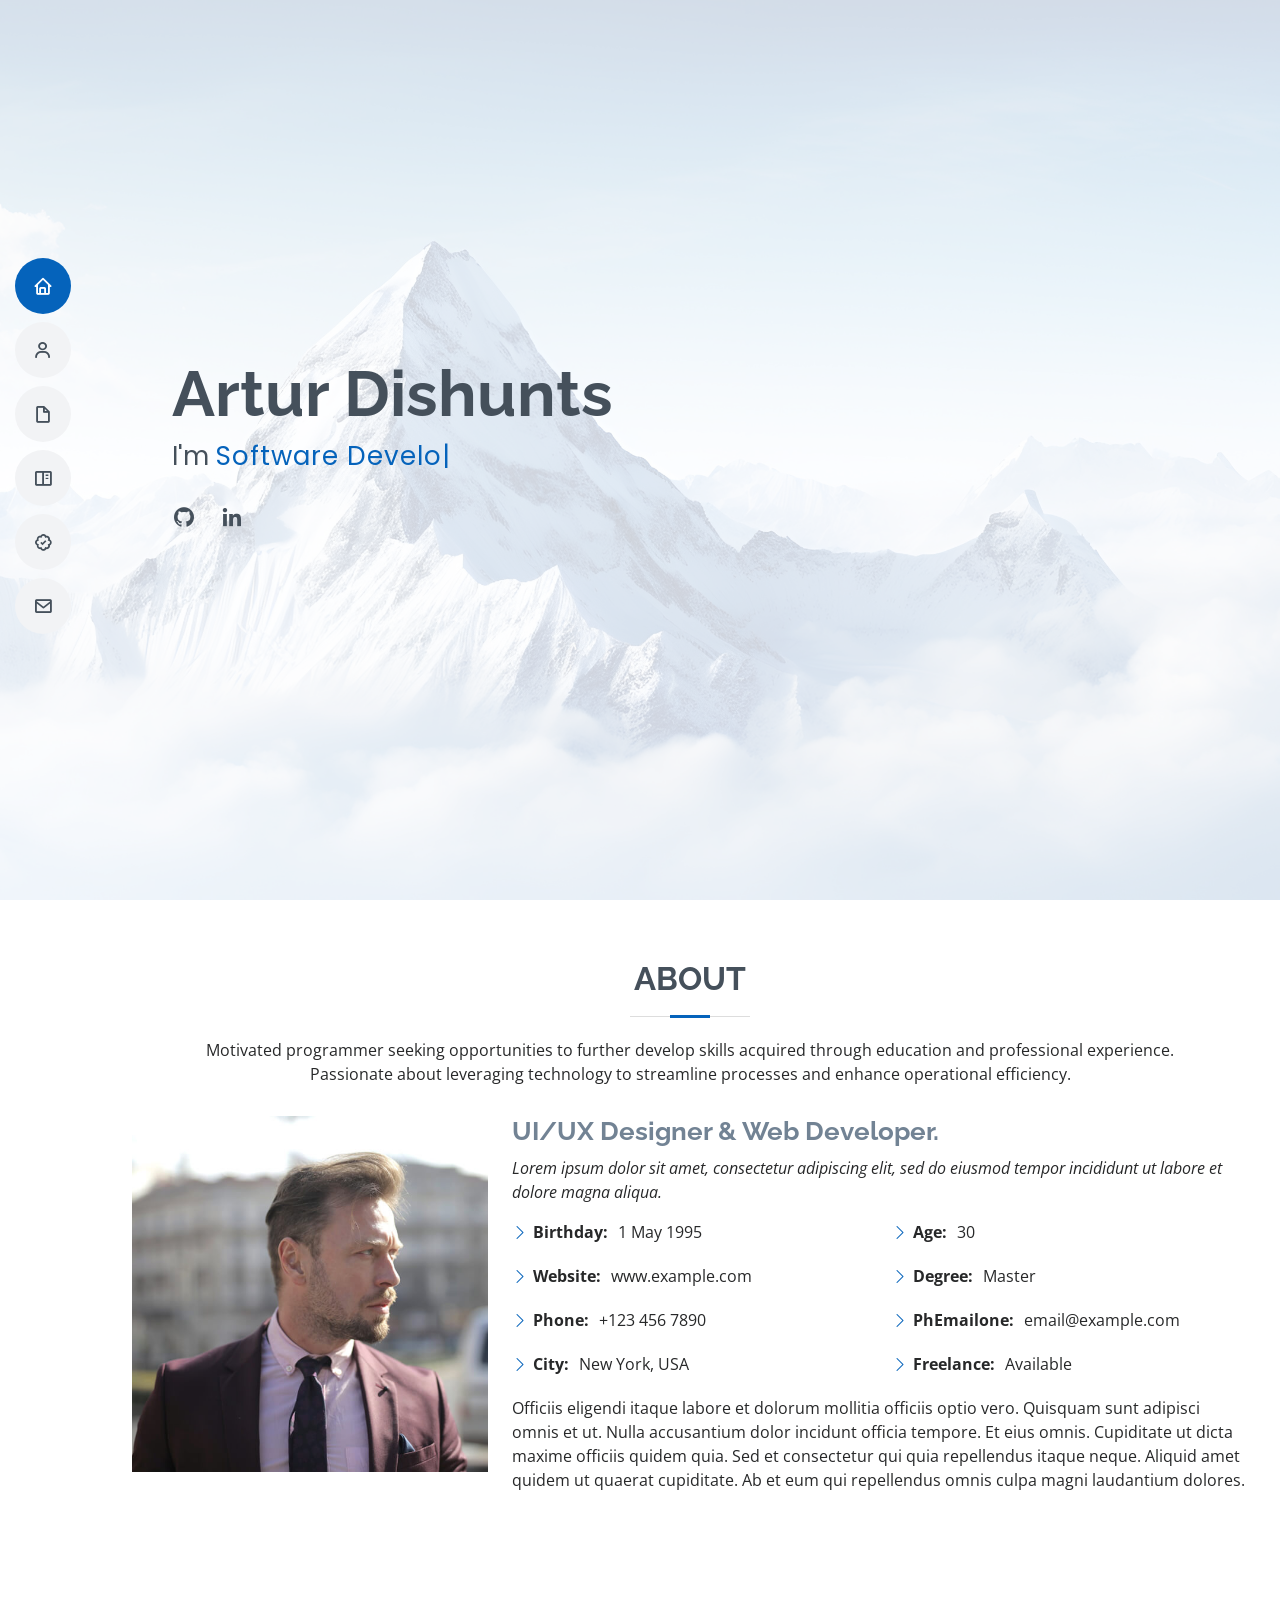
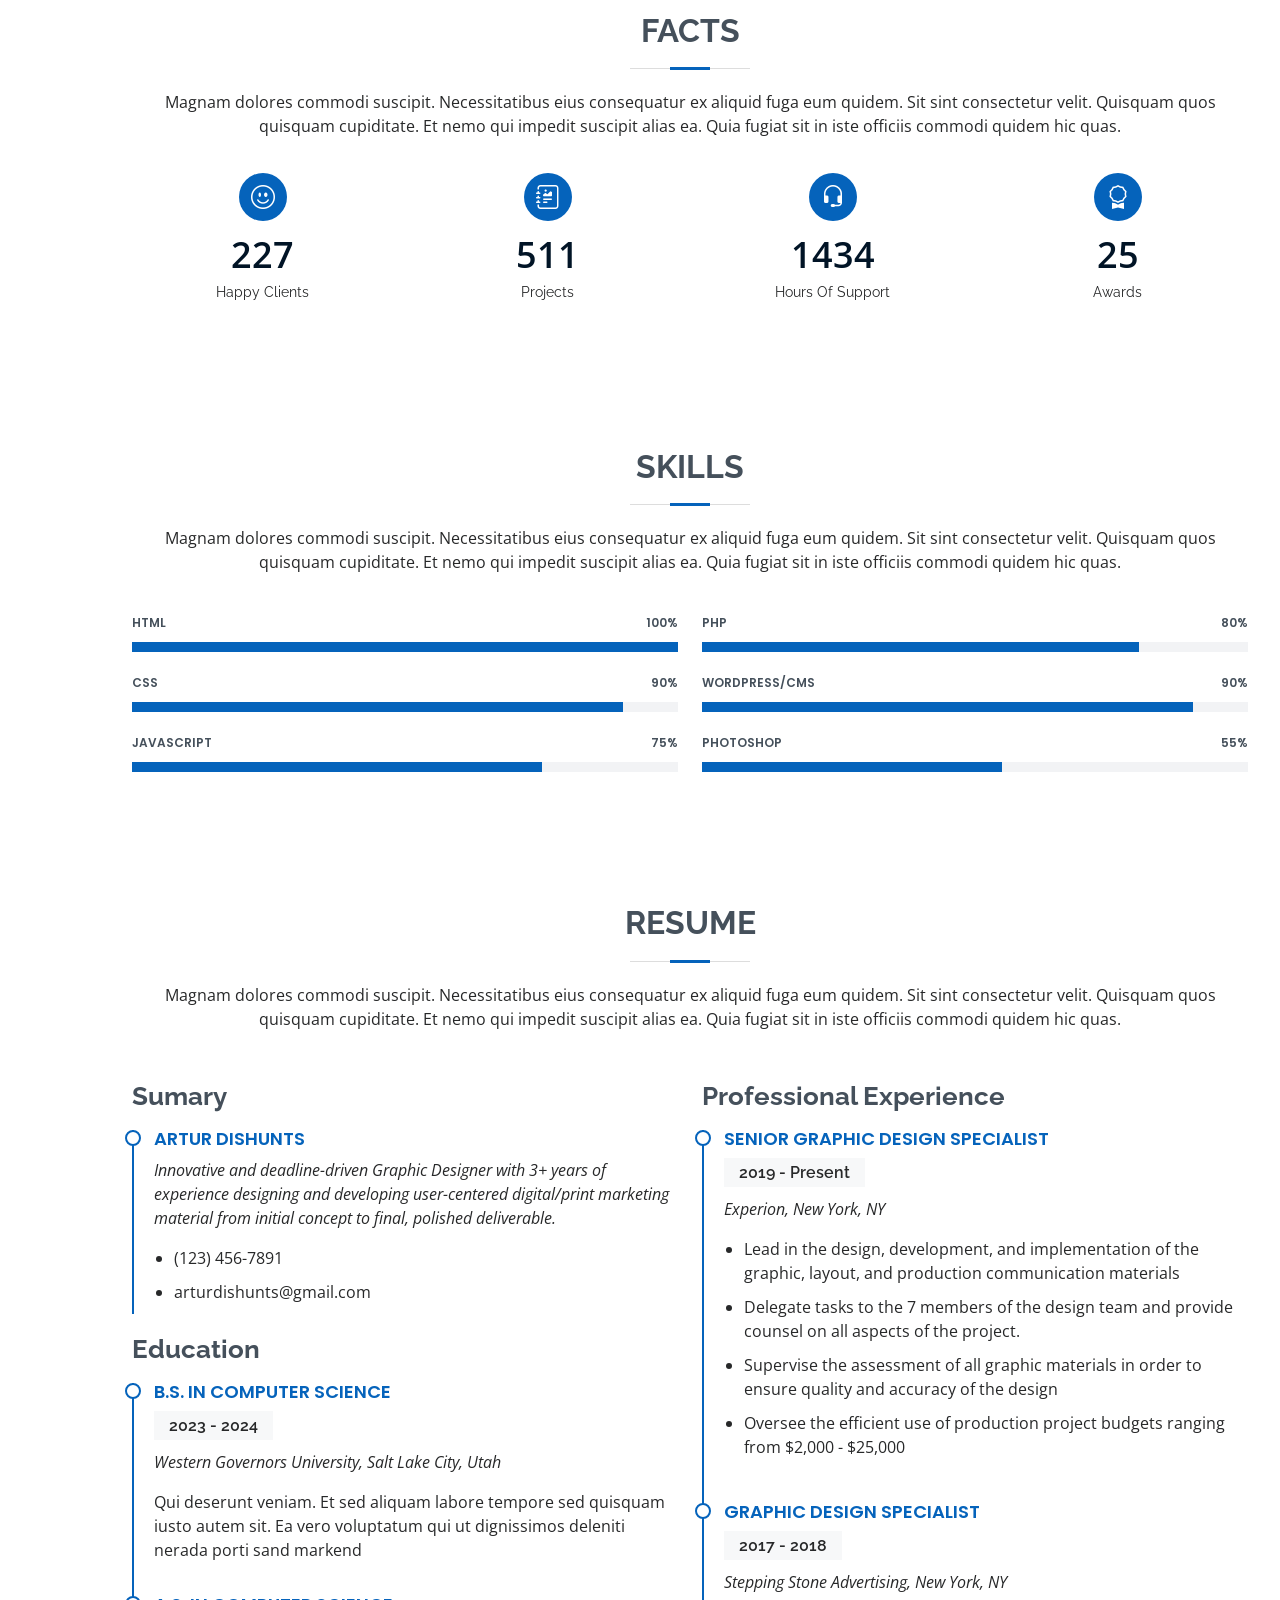
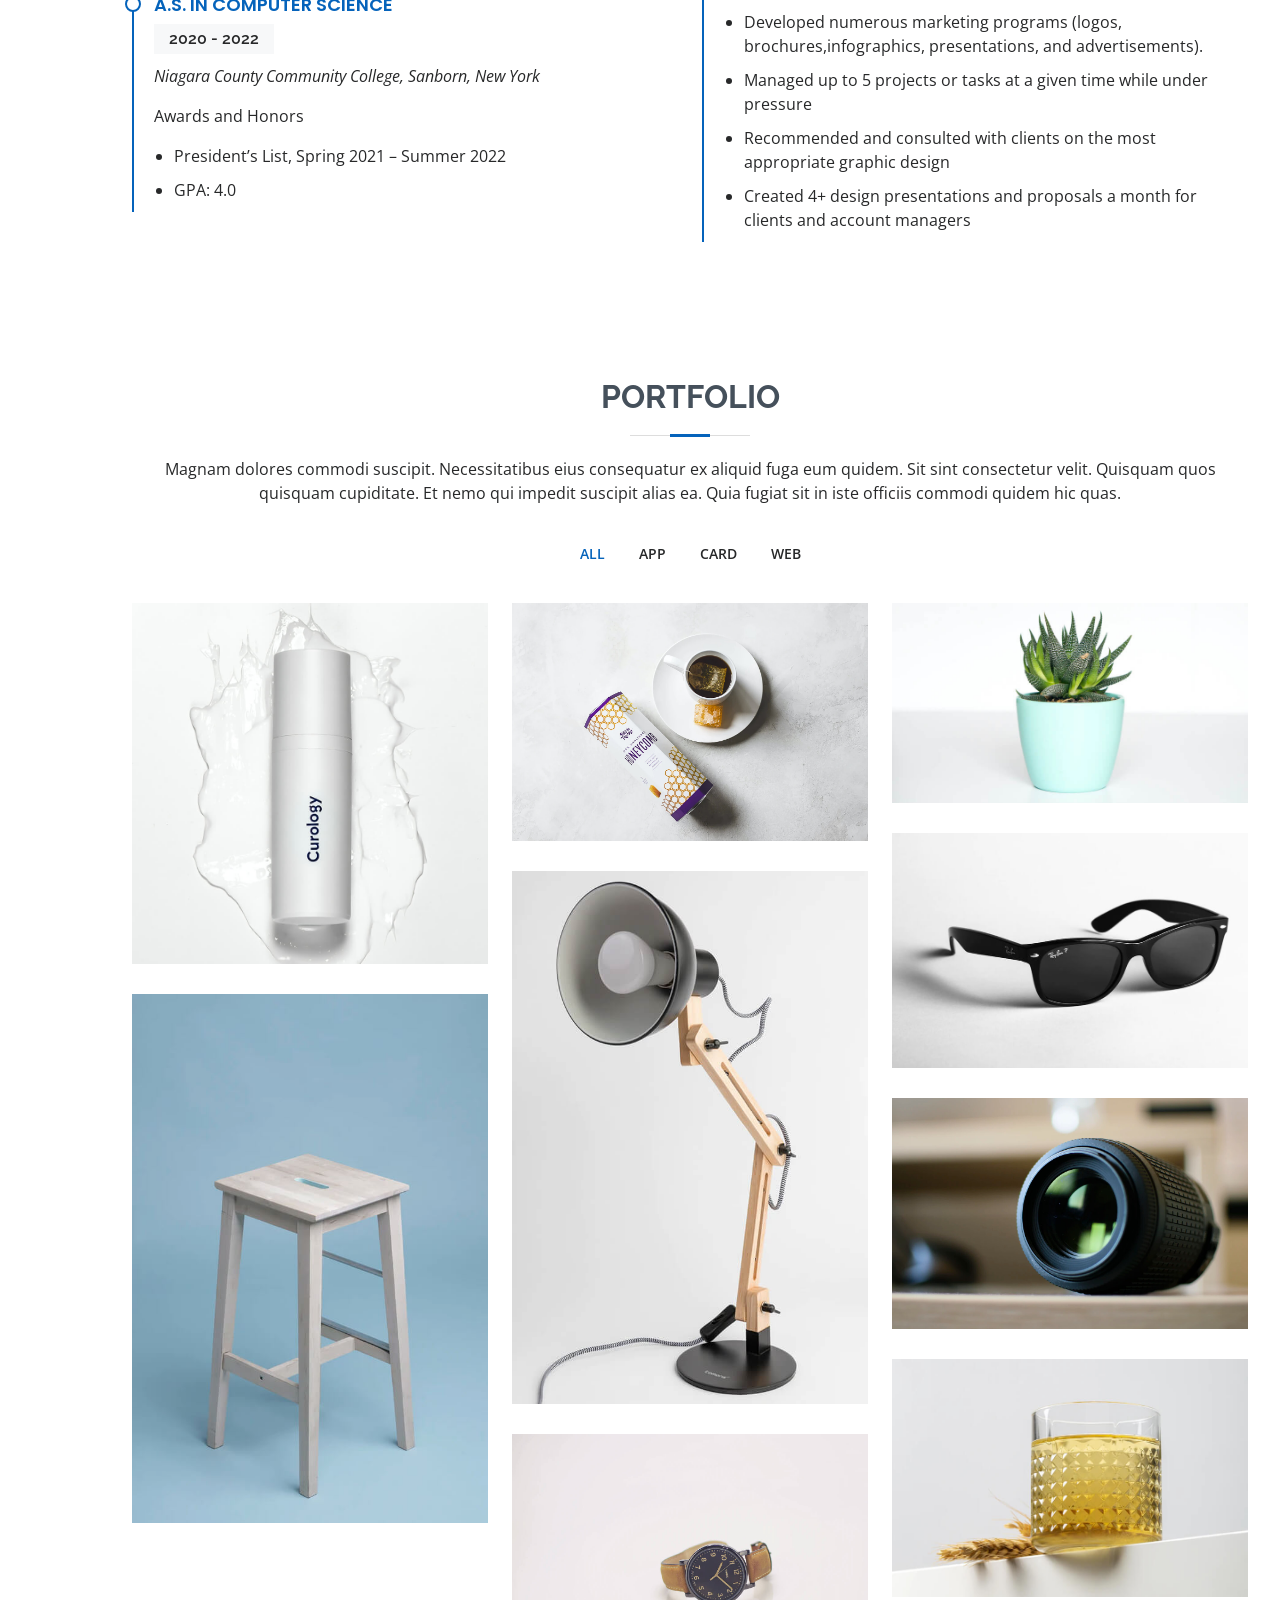
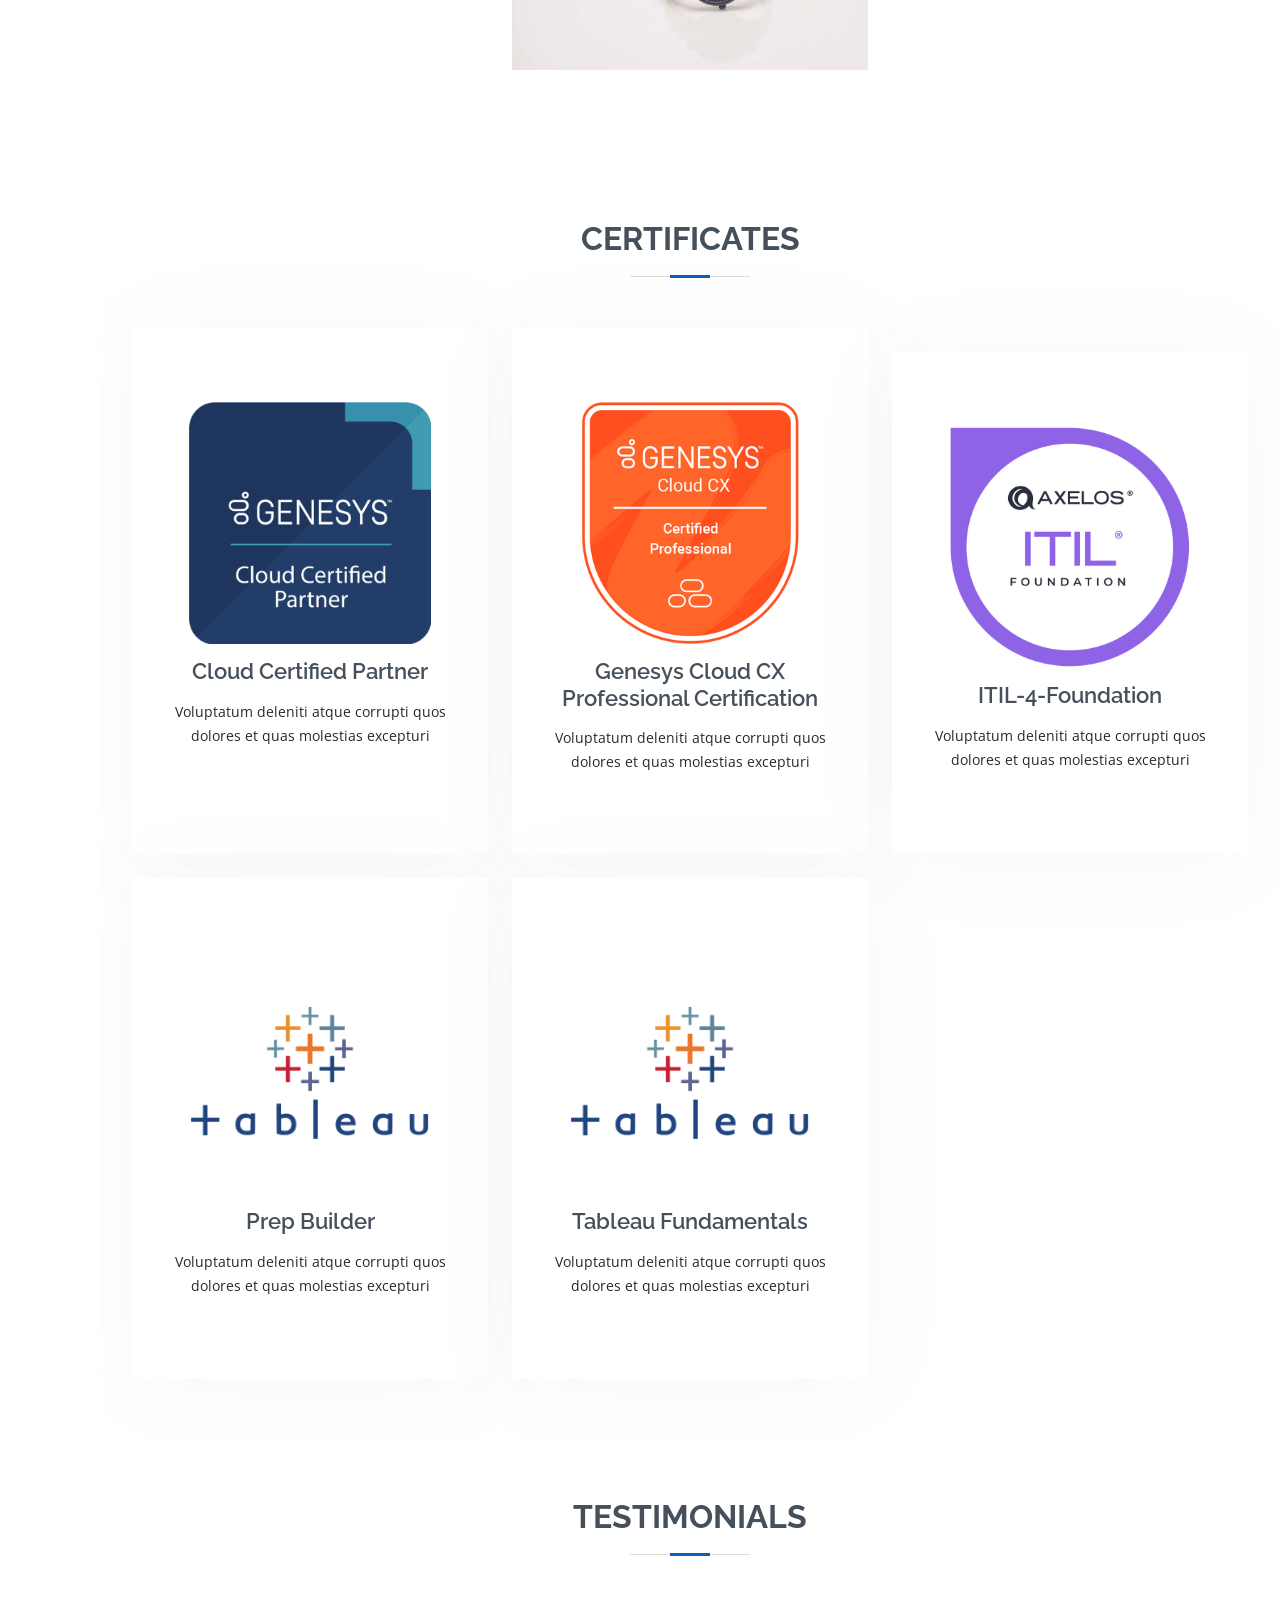
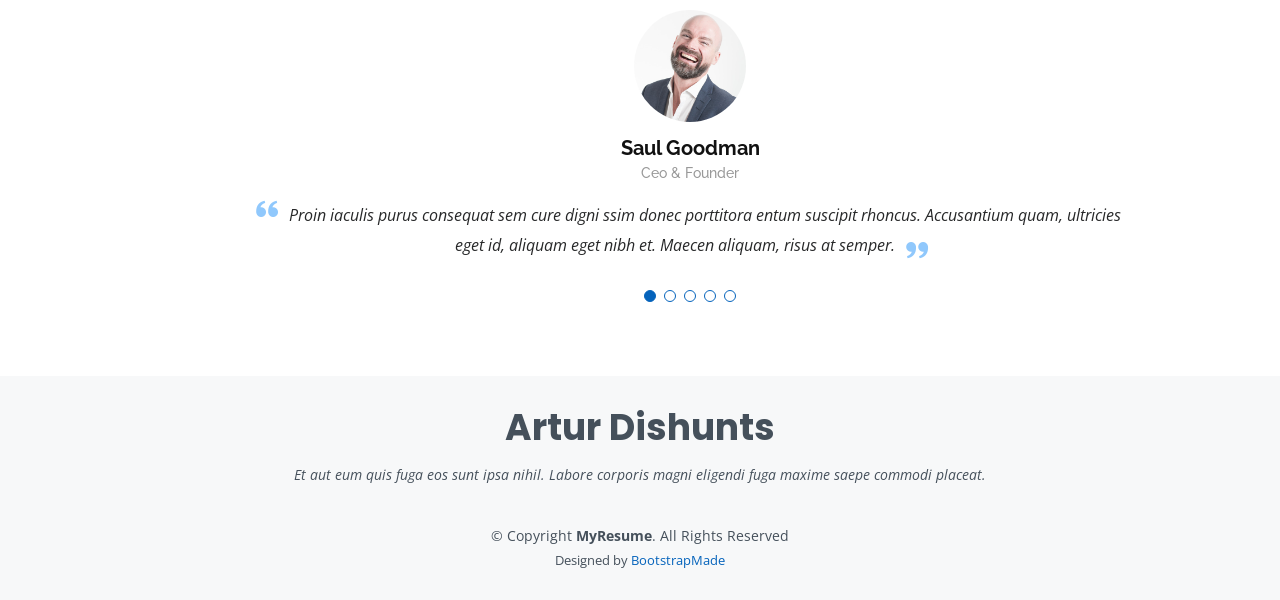
==== commit 1ebb74d7: "contact session removed" ====
--- a/index.html
+++ b/index.html
@@ -606,65 +606,7 @@
       </div>
     </section><!-- End Testimonials Section -->
 
-    <!-- ======= Contact Section ======= -->
-    <section id="contact" class="contact">
-      <div class="container" data-aos="fade-up">
-
-        <div class="section-title">
-          <h2>Contact</h2>
-        </div>
-
-        <div class="row mt-1">
-
-          <div class="col-lg-4">
-            <div class="info">
-              <div class="email">
-                <i class="bi bi-envelope"></i>
-                <h4>Email:</h4>
-                <p>info@example.com</p>
-              </div>
-
-              <div class="phone">
-                <i class="bi bi-phone"></i>
-                <h4>Call:</h4>
-                <p>+1 5589 55488 55s</p>
-              </div>
-
-            </div>
-
-          </div>
-
-          <div class="col-lg-8 mt-5 mt-lg-0">
-
-            <form action="forms/contact.php" method="post" role="form" class="php-email-form">
-              <div class="row">
-                <div class="col-md-6 form-group">
-                  <input type="text" name="name" class="form-control" id="name" placeholder="Your Name" required>
-                </div>
-                <div class="col-md-6 form-group mt-3 mt-md-0">
-                  <input type="email" class="form-control" name="email" id="email" placeholder="Your Email" required>
-                </div>
-              </div>
-              <div class="form-group mt-3">
-                <input type="text" class="form-control" name="subject" id="subject" placeholder="Subject" required>
-              </div>
-              <div class="form-group mt-3">
-                <textarea class="form-control" name="message" rows="5" placeholder="Message" required></textarea>
-              </div>
-              <div class="my-3">
-                <div class="loading">Loading</div>
-                <div class="error-message"></div>
-                <div class="sent-message">Your message has been sent. Thank you!</div>
-              </div>
-              <div class="text-center"><button type="submit">Send Message</button></div>
-            </form>
-
-          </div>
-
-        </div>
-
-      </div>
-    </section><!-- End Contact Section -->
+    
 
   </main><!-- End #main -->
 
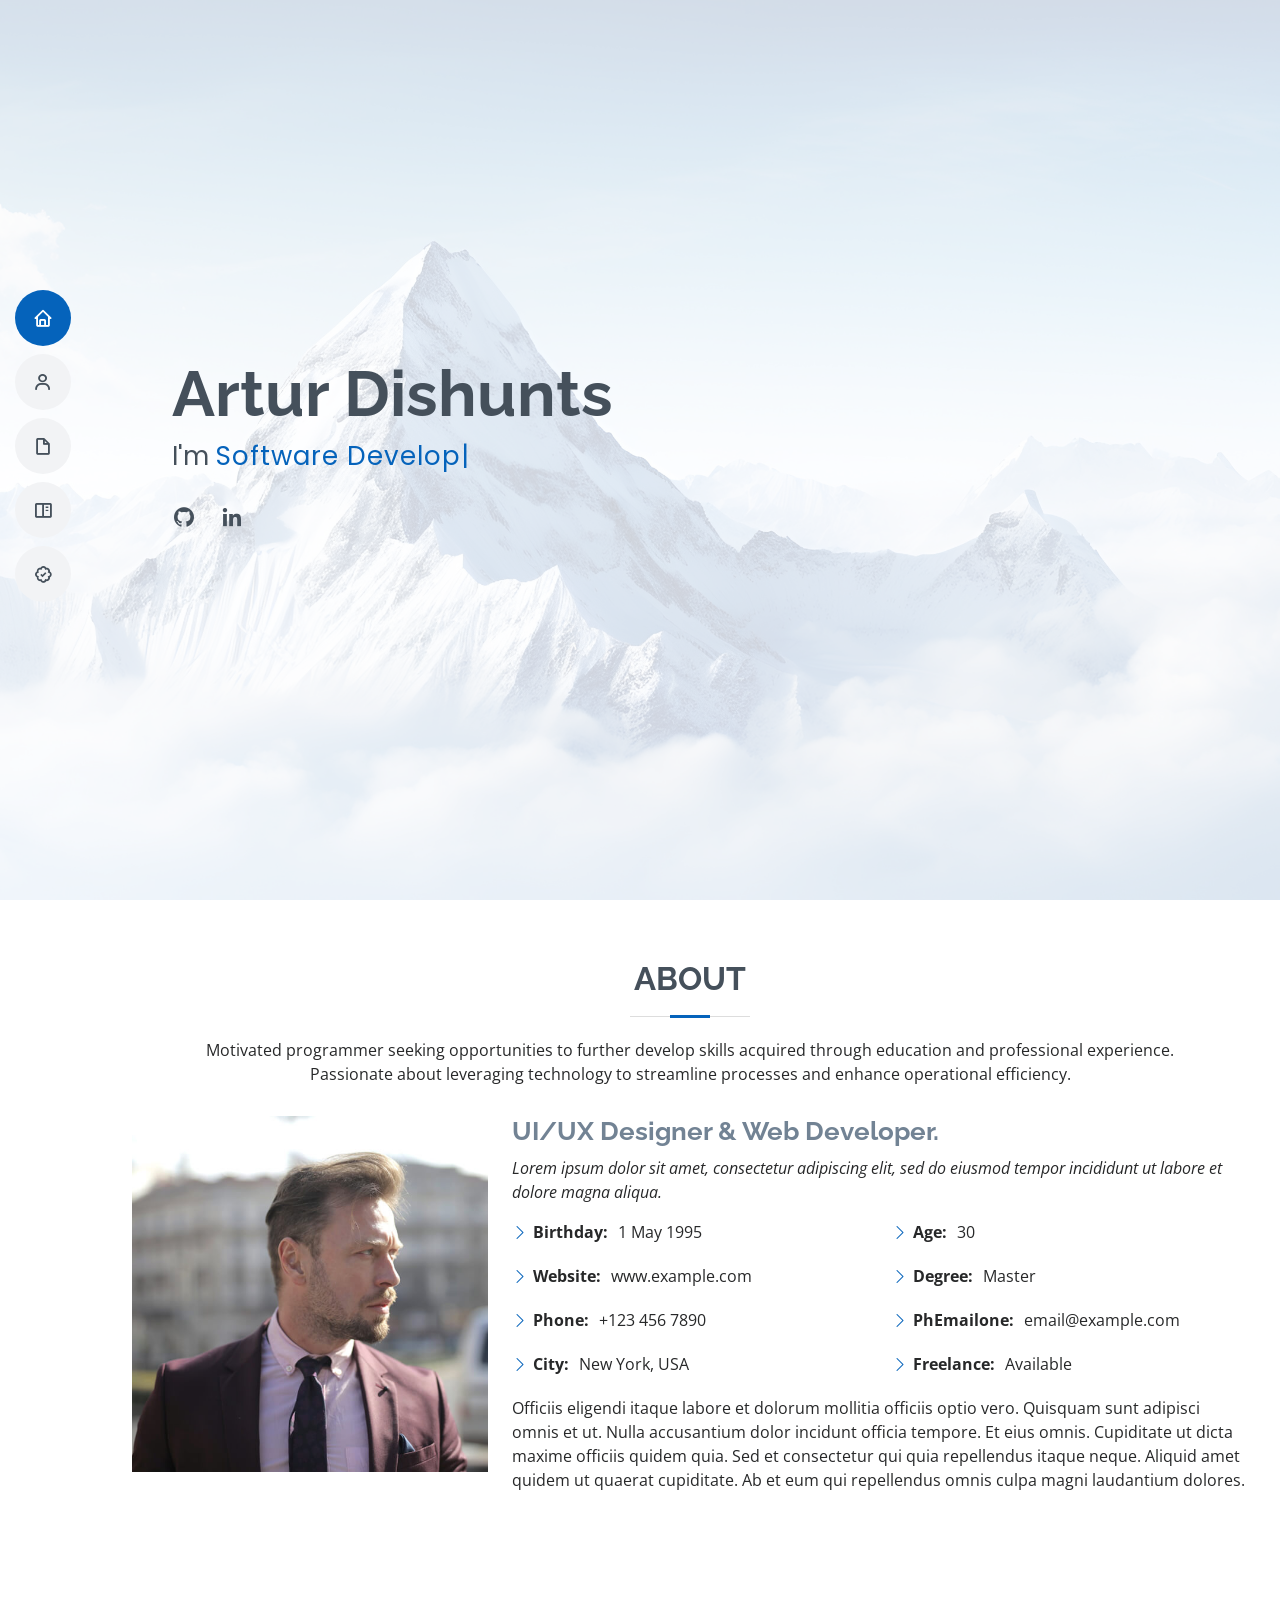
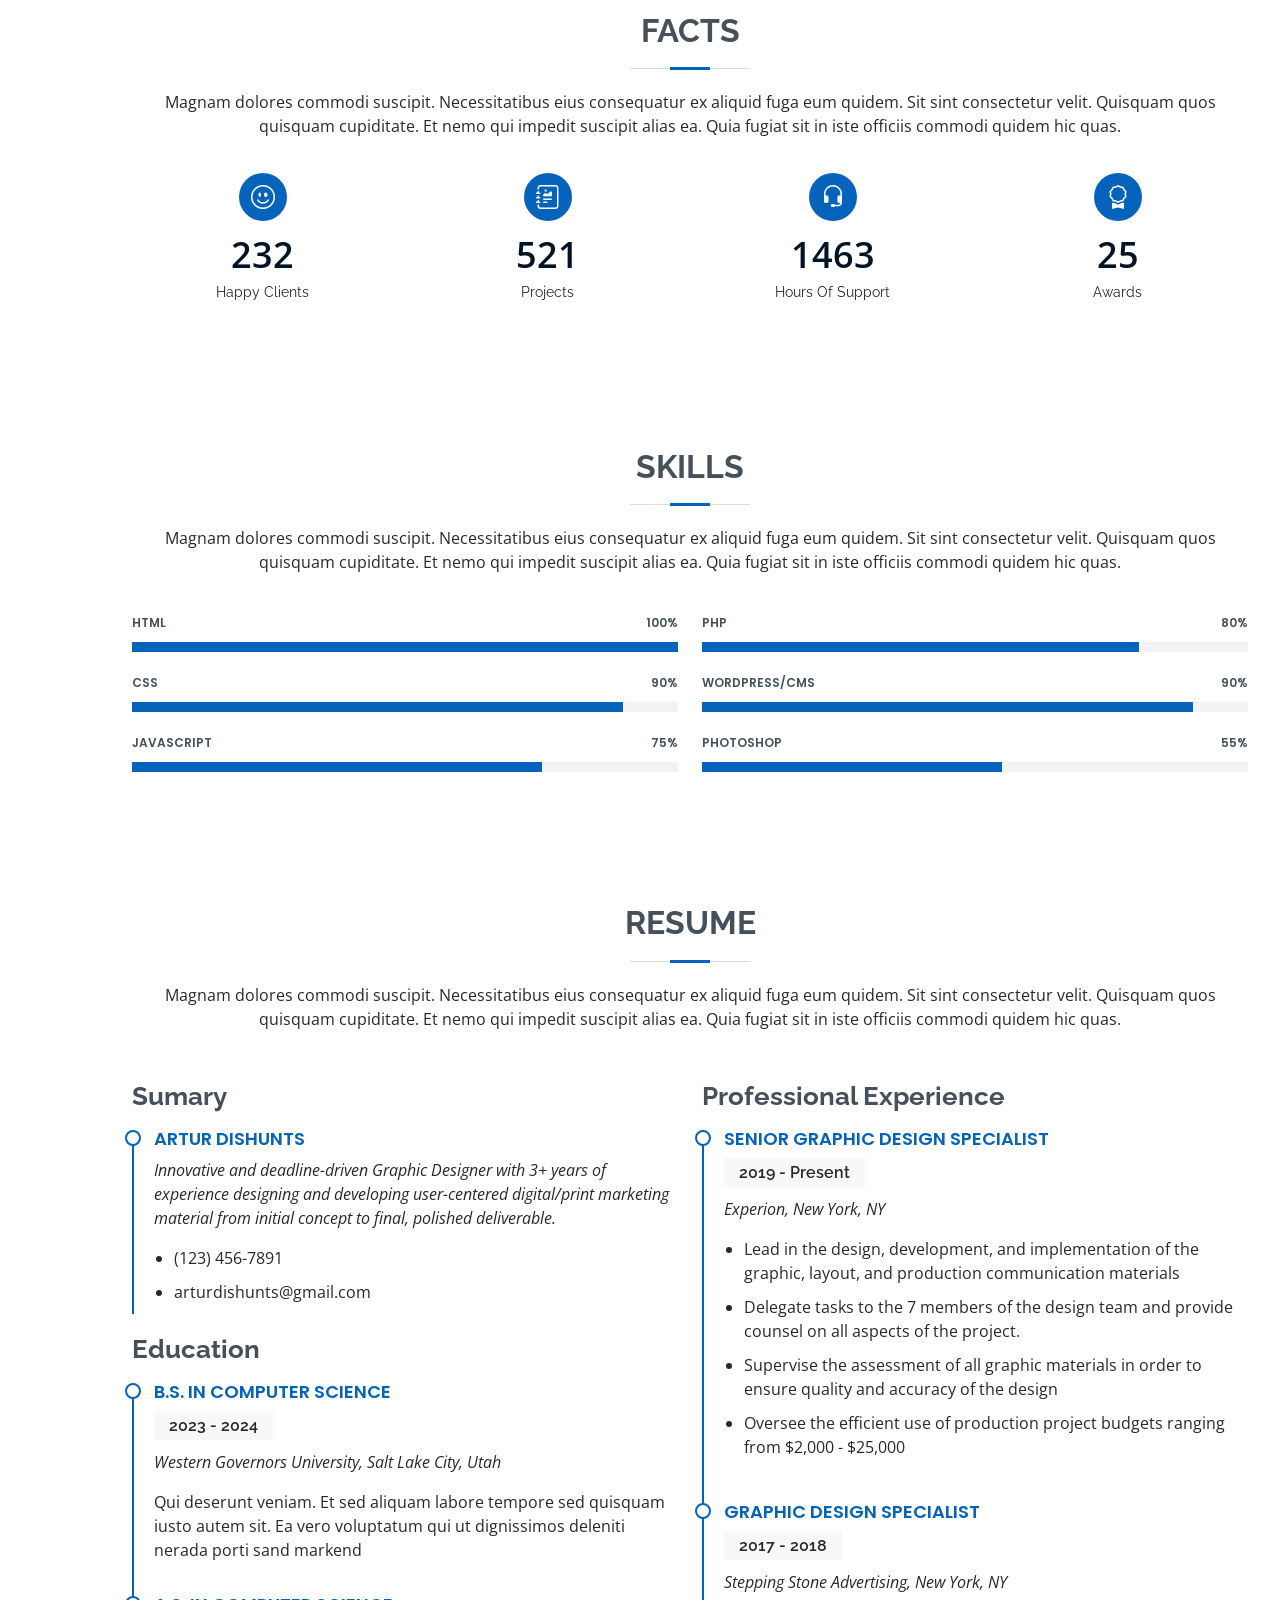
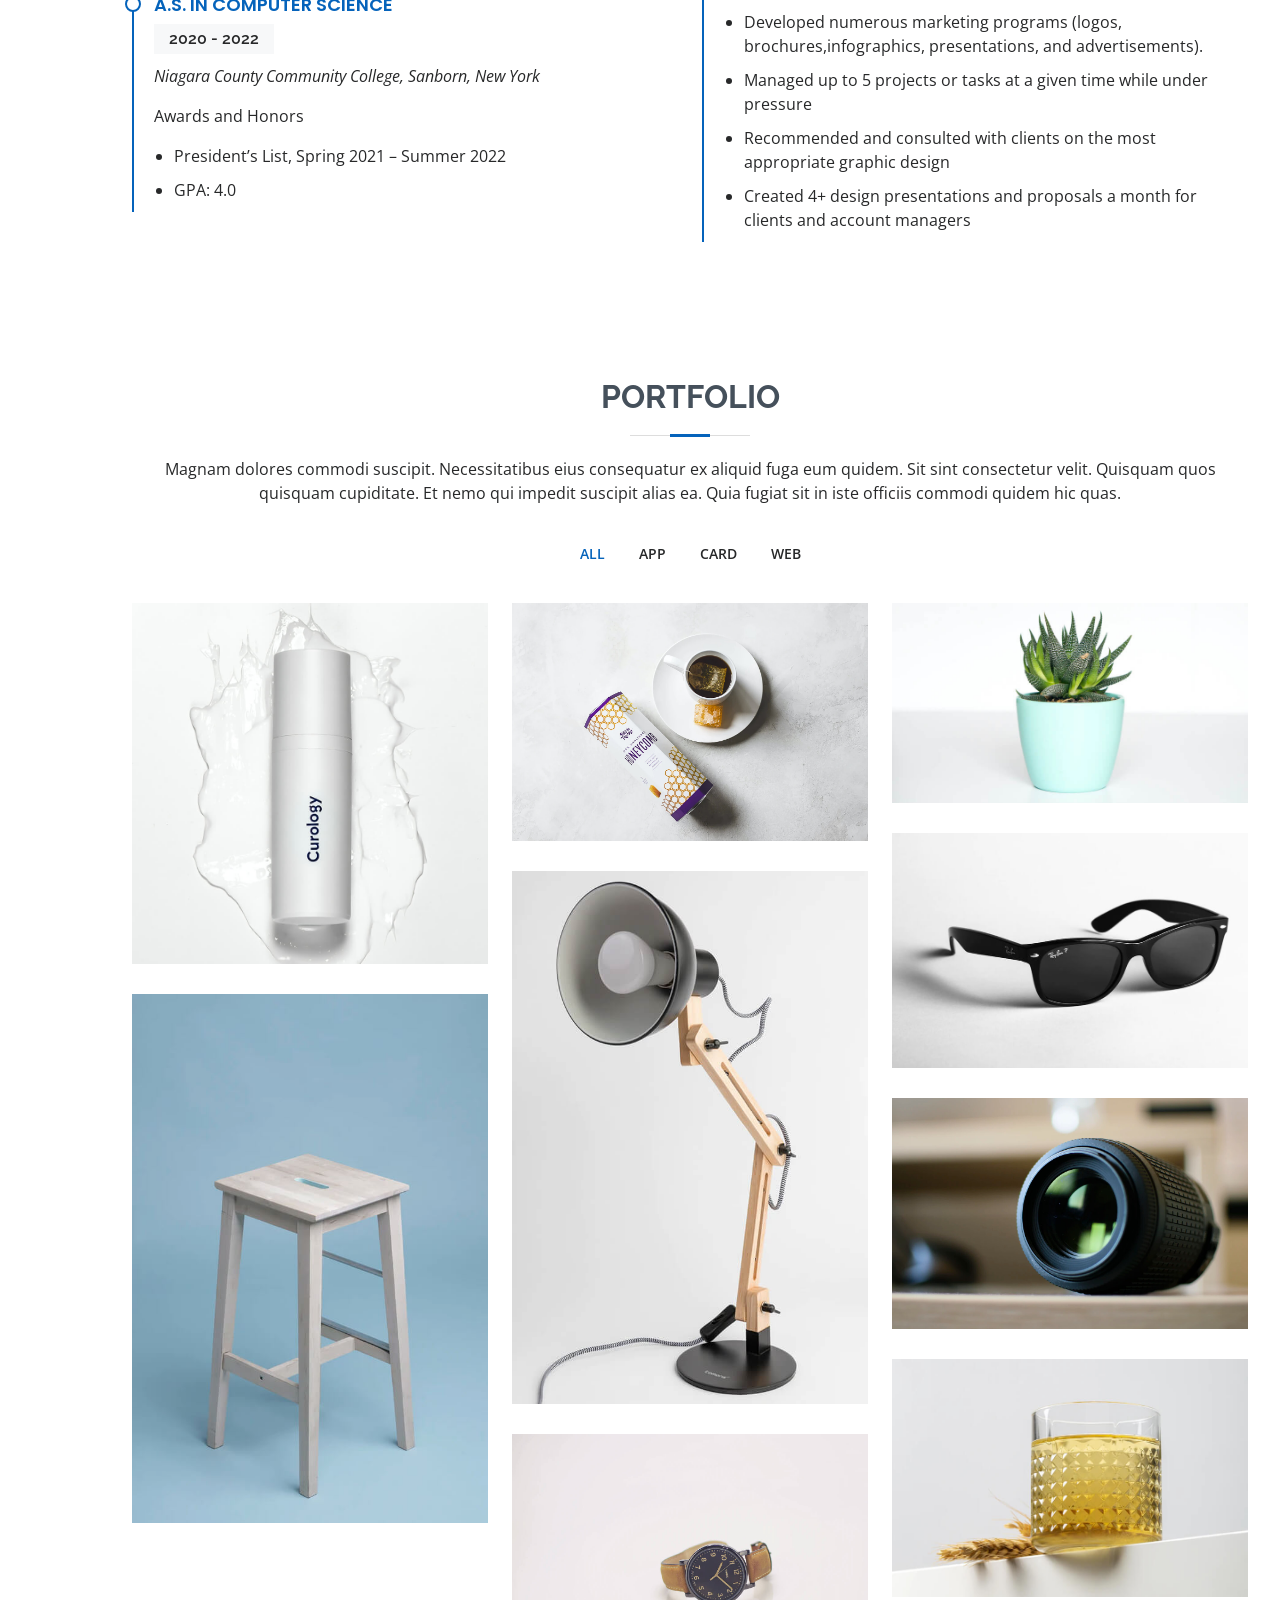
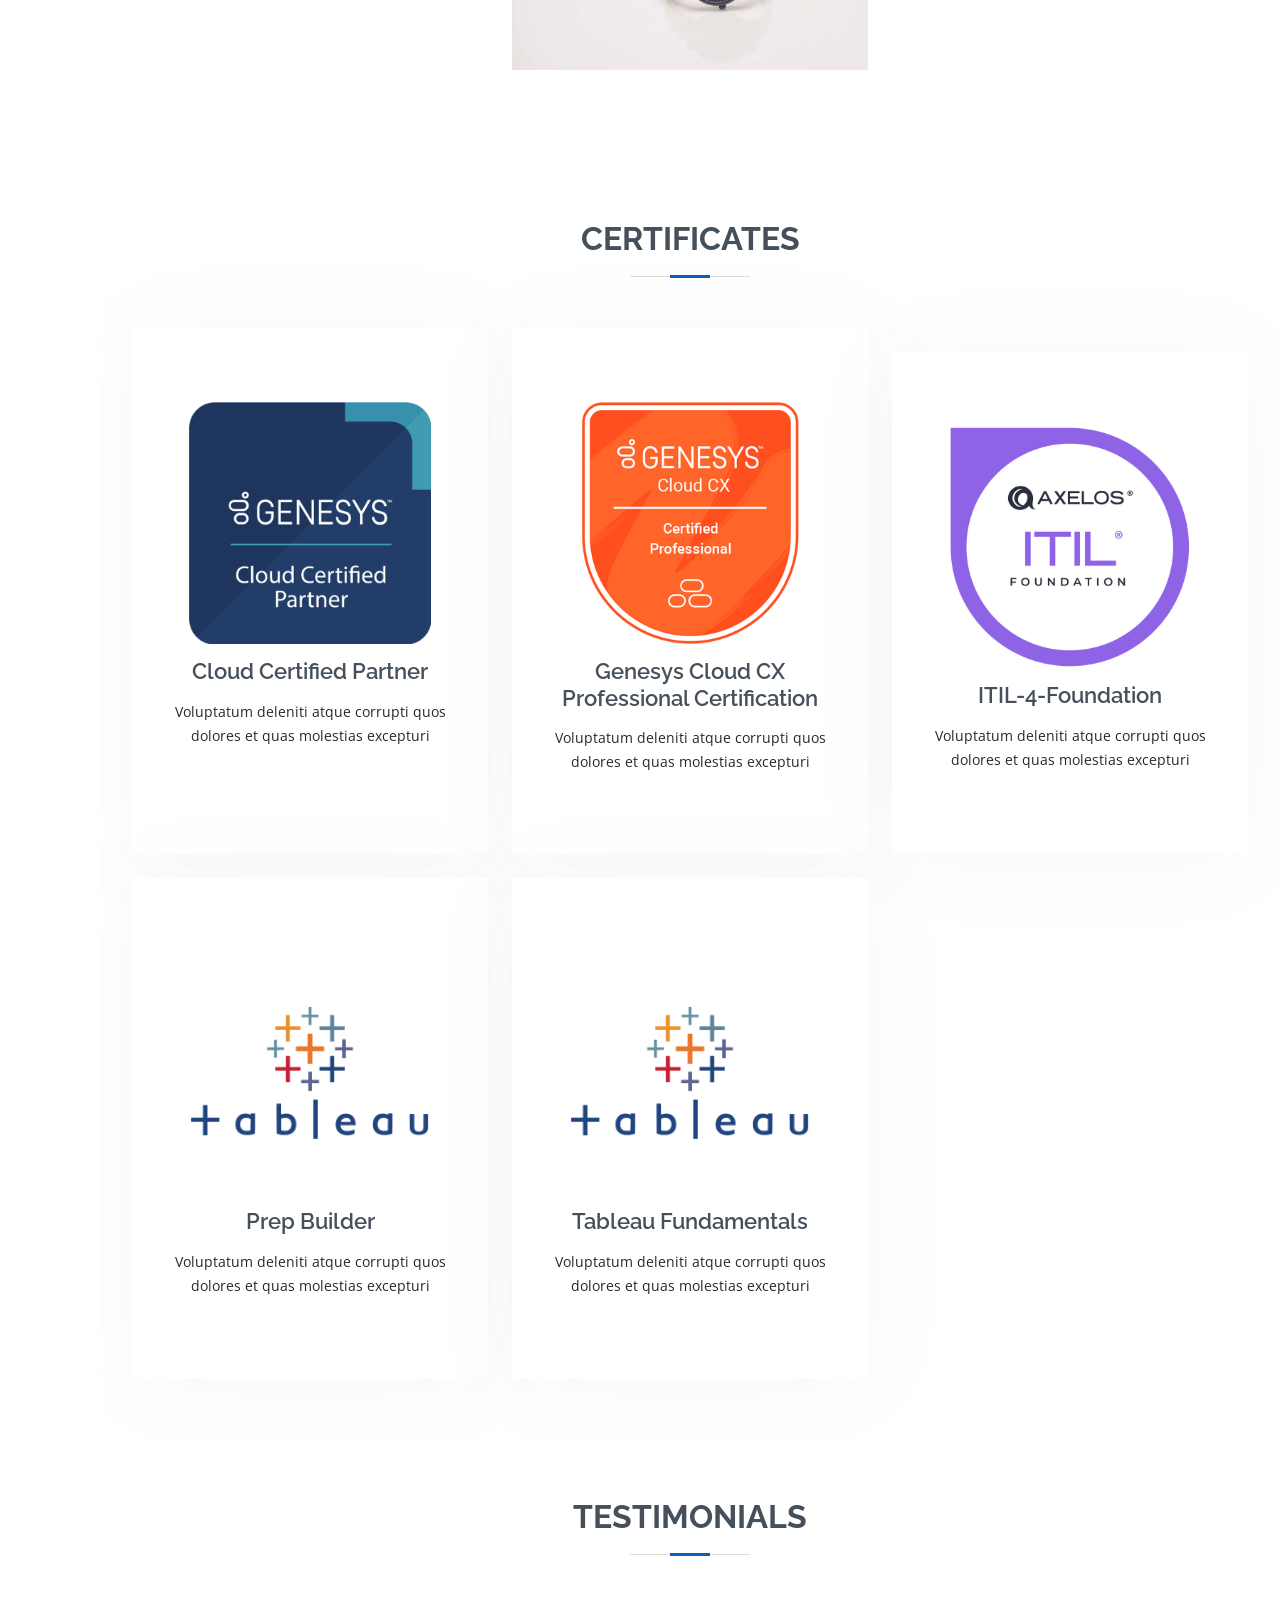
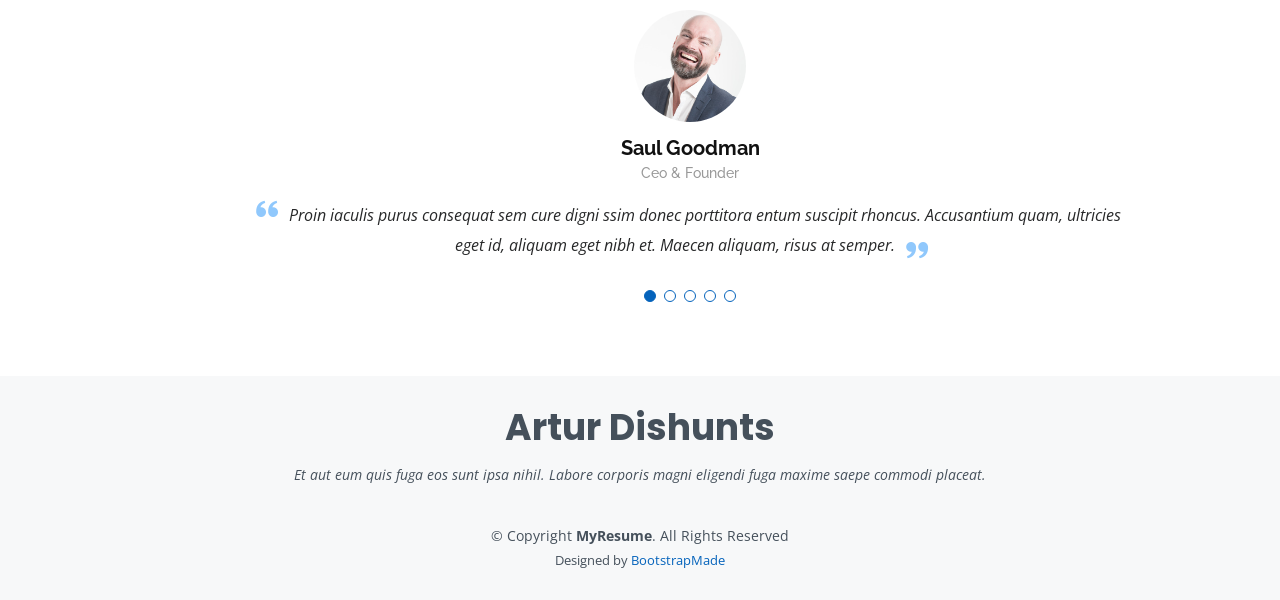
==== commit c0dadbd1: "remove contact from scroll bar" ====
--- a/index.html
+++ b/index.html
@@ -51,8 +51,7 @@
         <li><a href="#resume" class="nav-link scrollto"><i class="bx bx-file-blank"></i> <span>Resume</span></a></li>
         <li><a href="#portfolio" class="nav-link scrollto"><i class="bx bx-book-content"></i> <span>Portfolio</span></a></li>
         <li><a href="#certificates" class="nav-link scrollto"><i class="bx bx-badge-check"></i> <span>Certificates</span></a></li>
-        <li><a href="#contact" class="nav-link scrollto"><i class="bx bx-envelope"></i> <span>Contact</span></a></li>
-      </ul>
+</ul>
     </nav><!-- .nav-menu -->
 
   </header><!-- End Header -->
